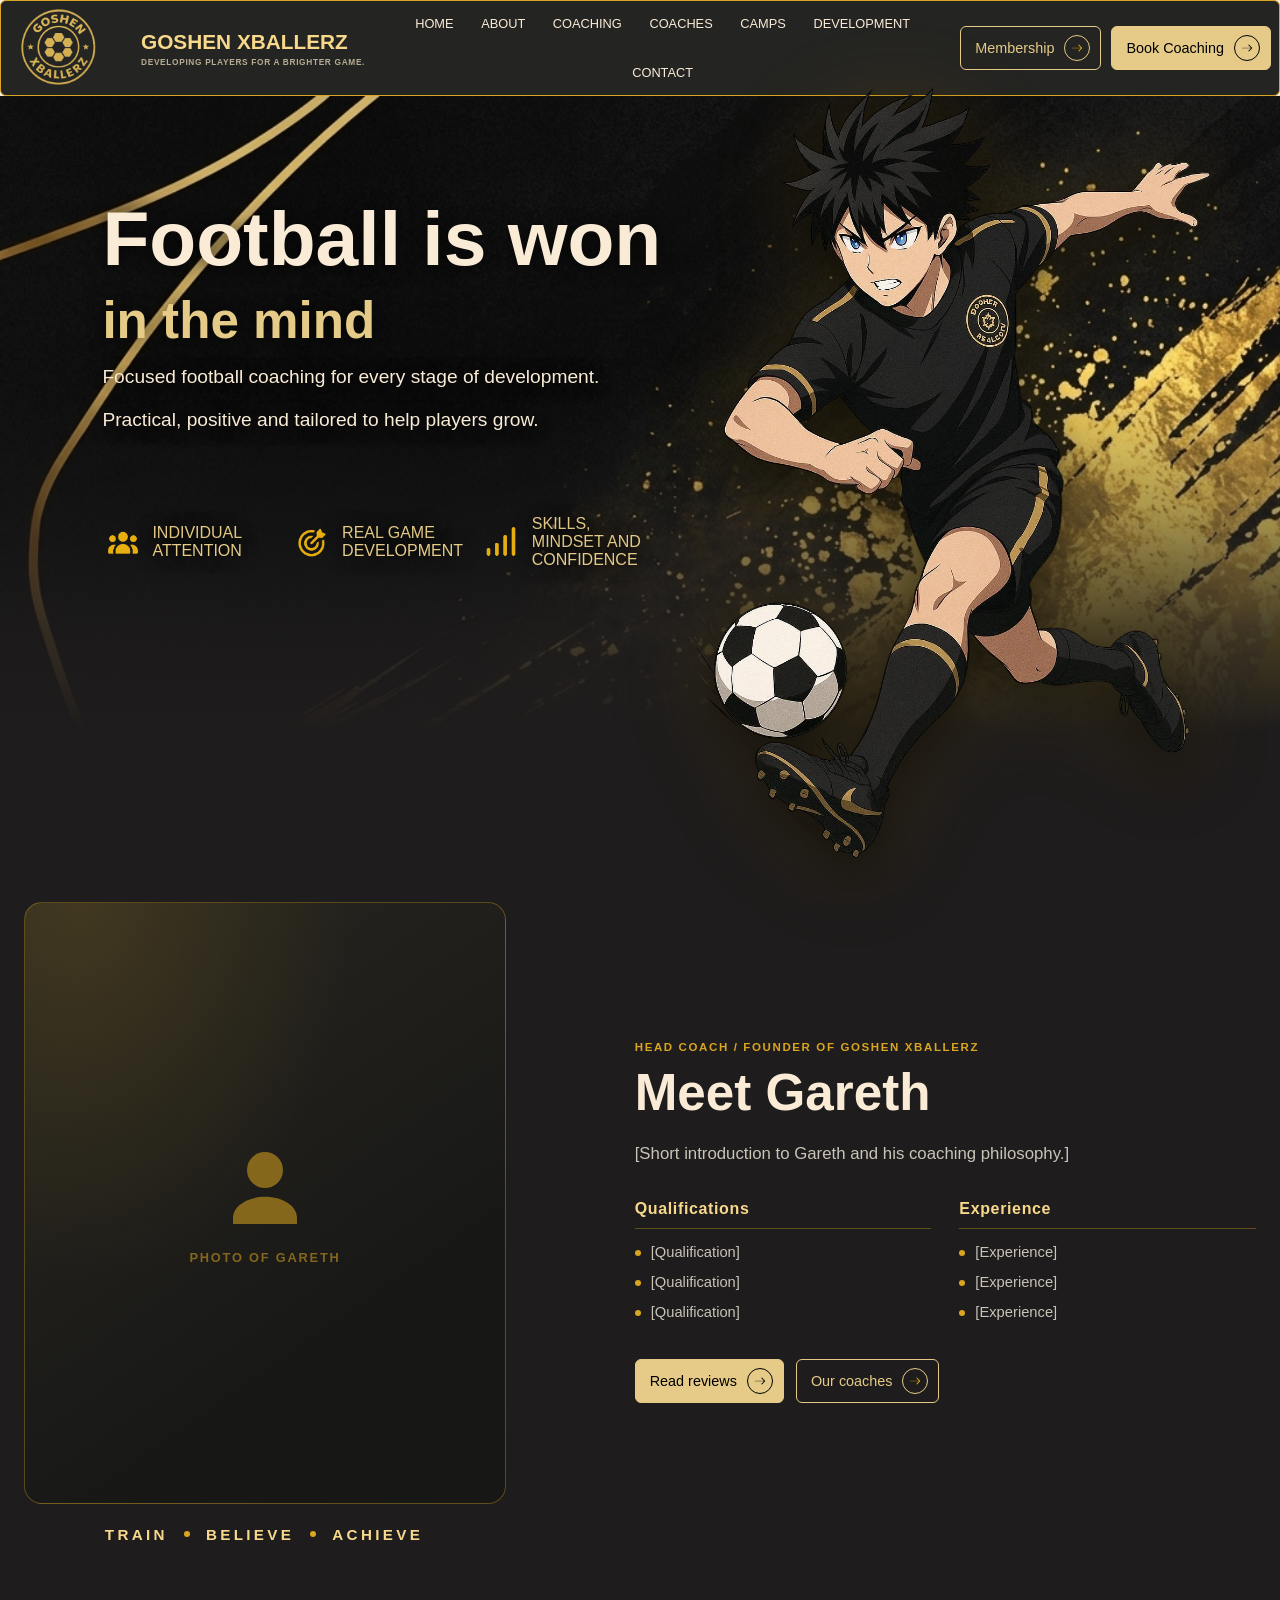
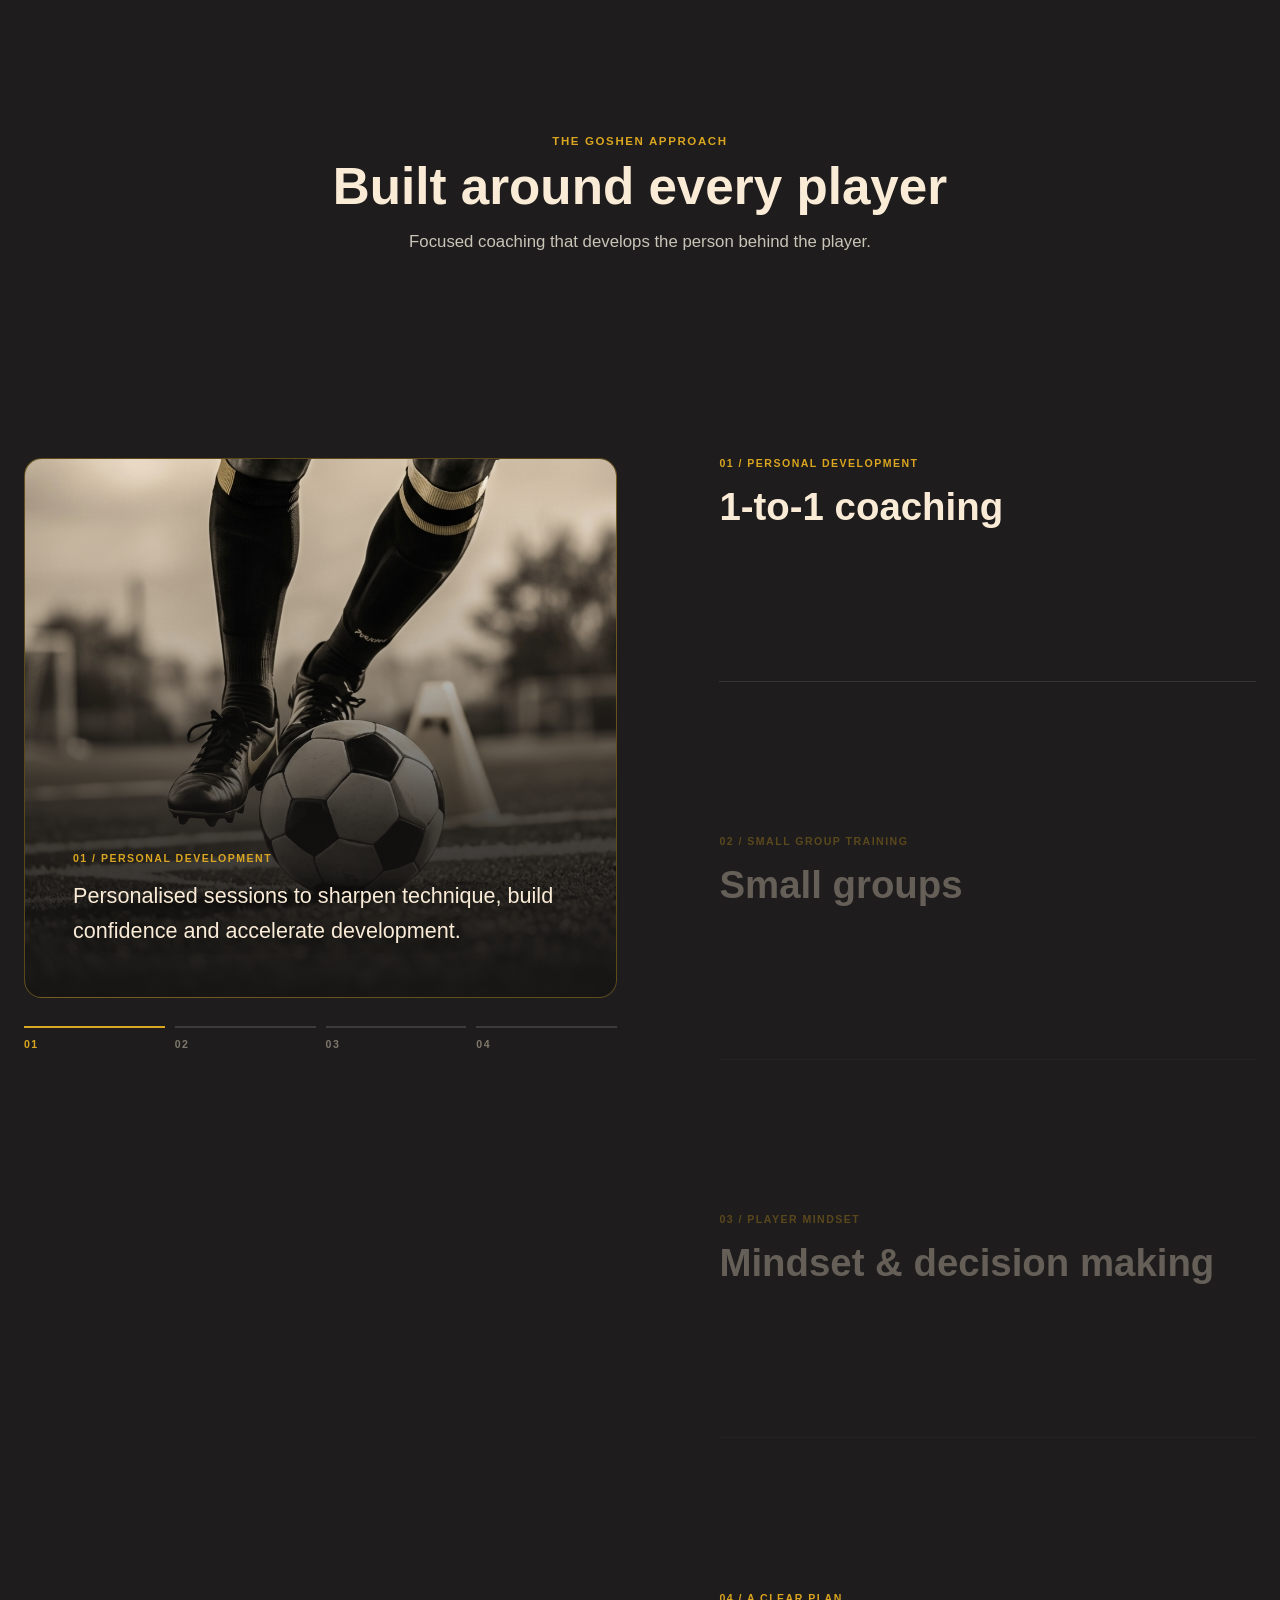
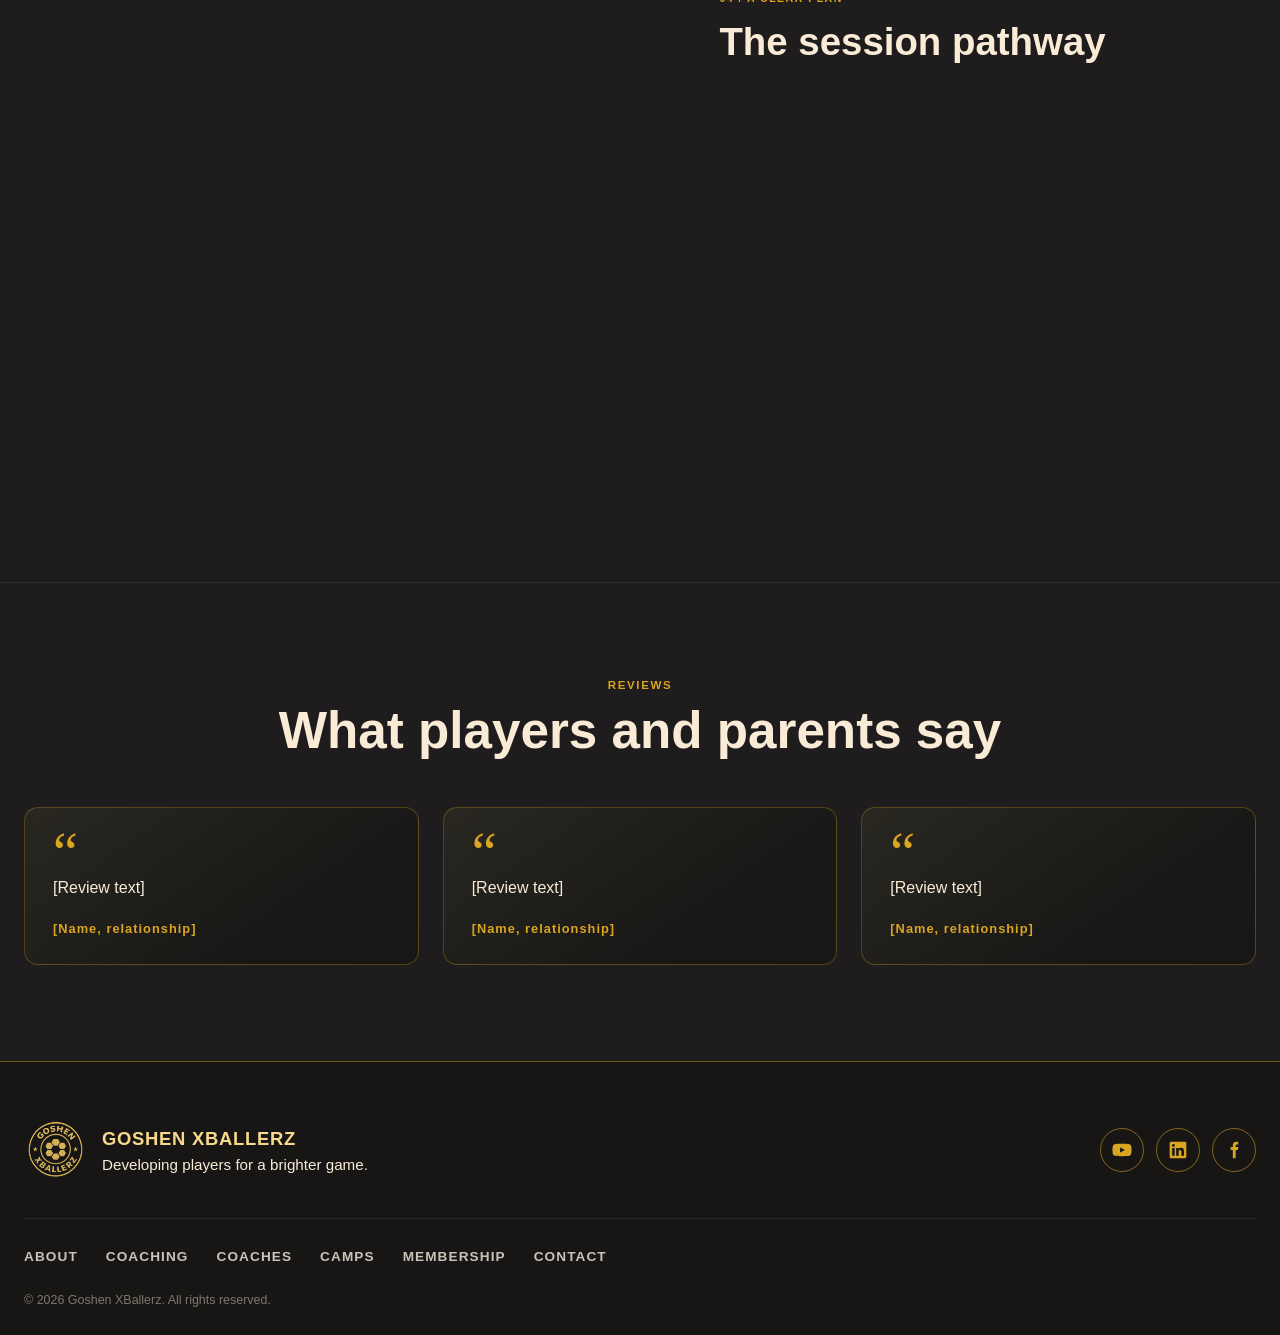
==== index.html @ bd632eca "index.html" ====
<!DOCTYPE html>
<html lang="en">
<head>
    <meta charset="UTF-8">
    <meta name="viewport" content="width=device-width, initial-scale=1.0">
    <title>Goshen XBallerz</title>
    <link rel="stylesheet" href="styles.css">
    <script src="script.js" defer></script>
</head>
<body>
    <header class="header">
        <button class="home-btn" type="button" aria-label="Go to home page" onclick="window.location.href='index.html'">
        <img src="images/photo_2026-10-29_21.58.32-removebg-preview.png" alt="Goshen XBallerz logo" class="logo">
        </button>
        <div class="header-brand">
            <h1 class="site-title">GOSHEN XBALLERZ</h1>
            <p>DEVELOPING PLAYERS FOR A BRIGHTER GAME.</p>
        </div>
        <nav aria-label="Main navigation">
            <ul>
                <li><a href="index.html">HOME</a></li>
                <li><a href="about.html">ABOUT</a></li>
                <li><a href="coaching.html">COACHING</a></li>
                <li><a href="coaches.html">COACHES</a></li>
                <li><a href="camps.html">CAMPS</a></li>
                <li><a href="#features-title">DEVELOPMENT</a></li>
                <li><a href="contact.html">CONTACT</a></li>
            </ul>
        </nav>
        <div class="header-actions">
            <a class="header-button" href="membership.html">
                Membership
                <span class="header-button-arrow"><img src="images/pngtree-vector-forward-icon-png-image_925823-removebg-preview.png" alt=""></span>
            </a>
            <a class="header-button header-button-primary" href="contact.html">
                Book Coaching
                <span class="header-button-arrow"><img src="images/pngtree-vector-forward-icon-png-image_925823-removebg-preview.png" alt=""></span>
            </a>
        </div>
    </header>
    <main class="navbar">
        <div class="title">
            <h1>Football is won</h1>
            <h2>in the mind</h2>
            <p>Focused football coaching for every stage of development.</p>
            <p>Practical, positive and tailored to help players grow.</p>
        </div>
        <div class="description">
            <p class="1"><img src="images/Screenshot_30-10-2026_1541_fontawesome.com-removebg-preview.png" alt="Individual Attention"> INDIVIDUAL ATTENTION</p>
            <p class="2"><img src="images/Screenshot_30-10-2026_15446_fontawesome.com-removebg-preview.png" alt="Real Game Development"> REAL GAME DEVELOPMENT</p>
            <p class="3"><img src="images/Screenshot_30-10-2026_15553_fontawesome.com-removebg-preview.png" alt="Skills, Mindset and Confidence"> SKILLS, MINDSET AND CONFIDENCE </p>
        </div>
        <button class="hero-player" type="button" aria-label="Learn about the Goshen XBallerz player" aria-haspopup="dialog" aria-controls="player-dialog">
            <img src="images/WhatsApp Image 2026-10-30 at 16.03.52-Photoroom.png" alt="">
        </button>
    </main>
    <dialog class="player-dialog" id="player-dialog" aria-labelledby="player-dialog-title">
        <div class="player-dialog-content">
            <button class="player-dialog-close" type="button" aria-label="Close player information">&times;</button>
            <p class="player-dialog-label">GOSHEN XBALLERZ</p>
            <h2 id="player-dialog-title">Meet the player</h2>
            <p>Quick on his feet and locked in on the ball, he represents the focus and determination every player brings to the game.</p>
        </div>
    </dialog>
    <section class="coach-intro" aria-labelledby="coach-title">
        <div class="coach-inner">
            <div class="coach-media">
                <figure class="coach-photo">
                    <!-- Replace this placeholder with: <img src="images/gareth.jpg" alt="Gareth, head coach at Goshen XBallerz"> -->
                    <div class="coach-photo-placeholder" aria-hidden="true">
                        <svg viewBox="0 0 24 24" focusable="false"><path d="M12 12a4.5 4.5 0 1 0 0-9 4.5 4.5 0 0 0 0 9zm0 2.2c-4.4 0-8 2.3-8 5.2V21h16v-1.6c0-2.9-3.6-5.2-8-5.2z"/></svg>
                        <span>Photo of Gareth</span>
                    </div>
                </figure>
                <p class="coach-motto">Train<span class="coach-motto-dot" aria-hidden="true"></span>Believe<span class="coach-motto-dot" aria-hidden="true"></span>Achieve</p>
            </div>
            <div class="coach-copy">
                <p class="feature-eyebrow">HEAD COACH / FOUNDER OF GOSHEN XBALLERZ</p>
                <h2 id="coach-title">Meet Gareth</h2>
                <p class="coach-lead">[Short introduction to Gareth and his coaching philosophy.]</p>
                <div class="coach-details">
                    <div class="coach-detail">
                        <h3>Qualifications</h3>
                        <ul>
                            <li>[Qualification]</li>
                            <li>[Qualification]</li>
                            <li>[Qualification]</li>
                        </ul>
                    </div>
                    <div class="coach-detail">
                        <h3>Experience</h3>
                        <ul>
                            <li>[Experience]</li>
                            <li>[Experience]</li>
                            <li>[Experience]</li>
                        </ul>
                    </div>
                </div>
                <div class="coach-actions">
                    <a class="header-button header-button-primary coach-button" href="#reviews">
                        Read reviews
                        <span class="header-button-arrow coach-button-arrow"><img src="images/pngtree-vector-forward-icon-png-image_925823-removebg-preview.png" alt=""></span>
                    </a>
                    <a class="header-button coach-button" href="coaches.html">
                        Our coaches
                        <span class="header-button-arrow"><img src="images/pngtree-vector-forward-icon-png-image_925823-removebg-preview.png" alt=""></span>
                    </a>
                </div>
            </div>
        </div>
    </section>
    <section class="content feature-showcase" aria-labelledby="features-title">
        <div class="feature-intro">
            <p class="feature-eyebrow">THE GOSHEN APPROACH</p>
            <h2 id="features-title">Built around every player</h2>
            <p>Focused coaching that develops the person behind the player.</p>
        </div>
        <div class="feature-layout">
            <!-- Sticky left panel: filled automatically from the .feature-copy articles (see script.js) -->
            <aside class="feature-visual-column" aria-label="Coaching feature details">
                <div class="feature-description-stage" aria-live="polite"></div>
                <ol class="feature-progress" aria-hidden="true"></ol>
            </aside>
            <div class="feature-list">
                <article class="feature-copy is-active" data-feature="one-to-one">
                    <p class="feature-number">01 / PERSONAL DEVELOPMENT</p>
                    <h3>1-to-1 coaching</h3>
                    <div class="feature-summary">
                        <img class="feature-image" src="images/Gemini_Generated_Image_nqy04gnqy04gnqy0.jpeg" alt="Close-up of a player with the ball at their feet during a training drill" loading="lazy" decoding="async">
                        <p>Personalised sessions to sharpen technique, build confidence and accelerate development.</p>
                    </div>
                </article>
                <article class="feature-copy" data-feature="small-groups">
                    <p class="feature-number">02 / SMALL GROUP TRAINING</p>
                    <h3>Small groups</h3>
                    <div class="feature-summary">
                        <img class="feature-image" src="images/Gemini_Generated_Image_ujuqz6ujuqz6ujuq.jpeg" alt="Players working through a cone drill together in a small group" loading="lazy" decoding="async">
                        <p>Focused, high-quality sessions in a small group environment with players of similar ability.</p>
                    </div>
                </article>
                <article class="feature-copy" data-feature="mindset">
                    <p class="feature-number">03 / PLAYER MINDSET</p>
                    <h3>Mindset &amp; decision making</h3>
                    <div class="feature-summary">
                        <img class="feature-image" src="images/Gemini_Generated_Image_zhnrm2zhnrm2zhnr.jpeg" alt="A focused player looking out over the training ground" loading="lazy" decoding="async">
                        <p>Develop the thinking behind better decisions, composure and consistent performance.</p>
                    </div>
                </article>
                <article class="feature-copy" data-feature="pathway">
                    <p class="feature-number">04 / A CLEAR PLAN</p>
                    <h3>The session pathway</h3>
                    <div class="feature-summary">
                        <p>Each session moves through three purposeful stages, helping players practise, apply and reflect.</p>
                        <ol class="pathway-list">
                            <li><strong>Technical practice</strong><span>Build and refine core skills with purposeful repetition.</span></li>
                            <li><strong>Game-related challenges</strong><span>Apply skills in realistic, pressured situations.</span></li>
                            <li><strong>Reflection</strong><span>Review, learn and set clear next steps.</span></li>
                        </ol>
                    </div>
                </article>
            </div>
        </div>
    </section>
    <section class="reviews" id="reviews" aria-labelledby="reviews-title">
        <div class="reviews-inner">
            <p class="feature-eyebrow">REVIEWS</p>
            <h2 id="reviews-title">What players and parents say</h2>
            <!-- Replace the bracketed placeholders with real reviews -->
            <ul class="reviews-list">
                <li class="review-card">
                    <blockquote>
                        <p>[Review text]</p>
                    </blockquote>
                    <p class="review-author">[Name, relationship]</p>
                </li>
                <li class="review-card">
                    <blockquote>
                        <p>[Review text]</p>
                    </blockquote>
                    <p class="review-author">[Name, relationship]</p>
                </li>
                <li class="review-card">
                    <blockquote>
                        <p>[Review text]</p>
                    </blockquote>
                    <p class="review-author">[Name, relationship]</p>
                </li>
            </ul>
        </div>
    </section>
    <footer class="site-footer">
        <div class="footer-inner">
            <div class="footer-top">
                <a class="footer-brand" href="index.html" aria-label="Goshen XBallerz home">
                    <img src="images/photo_2026-10-29_21.58.32-removebg-preview.png" alt="" class="footer-logo">
                    <span>
                        <span class="footer-name">GOSHEN XBALLERZ</span>
                        <span class="footer-tagline">Developing players for a brighter game.</span>
                    </span>
                </a>
                <!-- Replace each href="#" with the club's real profile URL -->
                <ul class="footer-social" aria-label="Social media">
                    <li>
                        <a href="#" target="_blank" rel="noopener noreferrer" aria-label="Goshen XBallerz on YouTube">
                            <svg viewBox="0 0 24 24" aria-hidden="true" focusable="false"><path d="M23 7.2a3 3 0 0 0-2.1-2.1C19 4.6 12 4.6 12 4.6s-7 0-8.9.5A3 3 0 0 0 1 7.2 31 31 0 0 0 .5 12 31 31 0 0 0 1 16.8a3 3 0 0 0 2.1 2.1c1.9.5 8.9.5 8.9.5s7 0 8.9-.5a3 3 0 0 0 2.1-2.1 31 31 0 0 0 .5-4.8 31 31 0 0 0-.5-4.8zM9.7 15.1V8.9l5.8 3.1-5.8 3.1z" fill-rule="evenodd"/></svg>
                        </a>
                    </li>
                    <li>
                        <a href="#" target="_blank" rel="noopener noreferrer" aria-label="Goshen XBallerz on LinkedIn">
                            <svg viewBox="0 0 24 24" aria-hidden="true" focusable="false"><path d="M20.4 2H3.6A1.6 1.6 0 0 0 2 3.6v16.8A1.6 1.6 0 0 0 3.6 22h16.8a1.6 1.6 0 0 0 1.6-1.6V3.6A1.6 1.6 0 0 0 20.4 2zM8 19H5V9.5h3V19zM6.5 8.2a1.7 1.7 0 1 1 0-3.4 1.7 1.7 0 0 1 0 3.4zM19 19h-3v-4.6c0-1.1 0-2.5-1.5-2.5s-1.7 1.1-1.7 2.4V19h-3V9.5h2.9v1.3a3.2 3.2 0 0 1 2.9-1.6c3.1 0 3.6 2 3.6 4.7V19z" fill-rule="evenodd"/></svg>
                        </a>
                    </li>
                    <li>
                        <a href="#" target="_blank" rel="noopener noreferrer" aria-label="Goshen XBallerz on Facebook">
                            <svg viewBox="0 0 24 24" aria-hidden="true" focusable="false"><path d="M14 8.5V6.8c0-.8.2-1.3 1.4-1.3H17V2.2A21 21 0 0 0 14.6 2C12.2 2 10.6 3.5 10.6 6.1v2.4H8V12h2.6v10H14V12h2.7l.4-3.5H14z"/></svg>
                        </a>
                    </li>
                </ul>
            </div>
            <nav class="footer-nav" aria-label="Footer navigation">
                <ul>
                    <li><a href="about.html">About</a></li>
                    <li><a href="coaching.html">Coaching</a></li>
                    <li><a href="coaches.html">Coaches</a></li>
                    <li><a href="camps.html">Camps</a></li>
                    <li><a href="membership.html">Membership</a></li>
                    <li><a href="contact.html">Contact</a></li>
                </ul>
            </nav>
            <p class="footer-copy">&copy; <span class="footer-year">2026</span> Goshen XBallerz. All rights reserved.</p>
        </div>
    </footer>
</body>
</html>
---- styles.css ----
body{
    background-color:antiquewhite;
    color: goldenrod;
    font-family: Arial, Helvetica, sans-serif;
    margin: 0;
    padding: 0;
}
.header{
    position: relative;
    z-index: 4;
    background-color: rgb(36, 36, 34);
    border: 1px solid goldenrod;
    border-radius: 6px;
    box-sizing: border-box;
    width: 100%;
    min-height: 84px;
    padding: 2px 8px;
    color: rgb(248, 217, 140);
    display: flex;
    align-items: center;
    gap: clamp(12px, 2.5vw, 32px);
    font-family: Arial, Helvetica, sans-serif;
}
.header-brand{
    flex-shrink: 0;
    display: grid;
    gap: 3px;
}
.header-brand p{
    margin: 0;
    color: #b7ad94;
    font-size: 0.52rem;
    font-weight: 700;
    letter-spacing: 0.08em;
    white-space: nowrap;
}
.header h1{
    flex-shrink: 0;
    font-size: 1.3em;
    margin: 0;
    white-space: nowrap;
}
.header nav{
    flex: 1 1 420px;
}
.header ul{
    list-style-type: none;
    margin: 0;
    padding: 0;
    display: flex;
    justify-content: center;
    align-items: center;
    gap: clamp(12px, 2vw, 28px);
    flex-wrap: wrap;
}
.header ul li{
    font-size: 0.8em;
    padding: 4px 1px;
}
.header ul li a{
    display: inline-block;
    position: relative;
    color:antiquewhite;
    text-decoration: none;
}
.header ul li a::after{
    position: absolute;
    right: -6px;
    bottom: -7px;
    left: -6px;
    height: 2px;
    background-color: currentColor;
    content: "";
    transform: scaleX(0);
    transform-origin: left;
    transition: transform 160ms ease;
}
.header ul li a:hover::after,
.header ul li a:focus-visible::after{
    transform: scaleX(1);
    color: rgb(229, 203, 135);
}
.description{
    position: relative;
    z-index: 2;
    color: rgb(229, 203, 135);
    width: 100%;
    max-width: 52%;
    text-shadow: 0 2px 18px rgba(0, 0, 0, 0.75);
    display: grid;
    grid-template-columns: 1fr 1fr 1fr;
    gap: 10px;
}
.description p{
    margin: 0;
    display: flex;
    align-items: center;
    gap: 10px;
    padding: 60px 0;
    transition: all 160ms ease;
}
.description p:hover{
    text-shadow: 0 2px 18px rgba(0, 0, 0, 0.75), 0 0 8px rgba(218, 165, 32, 0.55);
    scale: 1.05;
}
.description p img{
    flex: 0 0 30px;
    width: 40px;
    height: 40px;
    object-fit: contain;
    object-position: center;
    filter: brightness(0) saturate(100%) invert(67%) sepia(82%) saturate(600%) hue-rotate(358deg) brightness(95%) contrast(90%);
}
.home-btn{
    height: 90px;
    width: auto;
    flex-shrink: 0;
    overflow: hidden;
    z-index: 2;
    background: transparent;
    border: 0;
    transition:all 360ms ease;
}
.home-btn img{
    height: 100%;
    width: auto;
    object-fit: contain;
    object-position: center;
    pointer-events: none;
}
.home-btn:hover,
.home-btn:focus-visible{
    transform: rotate(70deg);
}
.header-actions{
    display: flex;
    align-items: center;
    gap: 10px;
    flex-shrink: 0;
}
.header-button{
    border: 1px solid rgb(229, 203, 135);
    border-radius: 6px;
    padding: 8px 10px 8px 14px;
    color: rgb(229, 203, 135);
    font-size: 0.9em;
    text-decoration: none;
    white-space: nowrap;
    display: inline-flex;
    align-items: center;
    gap: 10px;
    transition: background-color 160ms ease, color 160ms ease, transform 160ms ease;
}
.header-button-primary{
    background-color: rgb(229, 203, 135);
    color: black;
}
.header-button-arrow{
    width: 26px;
    height: 26px;
    box-sizing: border-box;
    border: 1px solid rgb(229, 203, 135);
    border-radius: 50%;
    display: grid;
    place-items: center;
}
.header-button-arrow img{
    width: 14px;
    height: 14px;
    object-fit: contain;
    filter: brightness(0) saturate(100%) invert(67%) sepia(82%) saturate(600%) hue-rotate(358deg) brightness(95%) contrast(90%);
}
.header-button-primary .header-button-arrow{
    border-color: black;
}
.header-button-primary .header-button-arrow img{
    filter: brightness(0);
}
.header-button:hover,
.header-button:focus-visible{
    background-color: #f0c44e;
    color: black;
    transform: scale(1.05);
}
.header-button:hover .header-button-arrow,
.header-button:focus-visible .header-button-arrow{
    border-color: black;
}
.header-button:hover .header-button-arrow img,
.header-button:focus-visible .header-button-arrow img{
    filter: brightness(0);
}

.navbar{
    position: relative;
    box-sizing: border-box;
    min-height: clamp(420px, 76vh, 620px);
    padding: clamp(40px, 8vw, 120px);
    display: flex;
    flex-direction: column;
    align-items: flex-start;
    gap: 20px;
    overflow: visible;
    background-color: #1e1c1c;
    background-image: url("images/Gemini_Generated_Image_697l0i697l0i697l.jpeg");
    background-position: center;
    background-size: cover;
    background-repeat: no-repeat;
}
/* Soft fade from the gold hero artwork into the dark feature section */
.navbar::after{
    content: "";
    position: absolute;
    left: 0;
    right: 0;
    bottom: 0;
    height: 55%;
    z-index: 1;
    pointer-events: none;
    background: linear-gradient(
        to bottom,
        rgba(30, 28, 28, 0) 0%,
        rgba(30, 28, 28, 0.35) 35%,
        rgba(30, 28, 28, 0.8) 70%,
        #1e1c1c 100%
    );
}
.title{
    position: relative;
    z-index: 2;
    max-width: 52%;
    text-shadow: 0 2px 18px rgba(0, 0, 0, 0.75);
}
.title h1{
    margin: 0 0 12px;
    color: antiquewhite;
    font-size: clamp(2.5rem, 6vw, 5.5rem);
    line-height: 1.05;
}
.title h2{
    margin: 0;
    color:rgb(229, 203, 135);
    font-size: clamp(1.75rem, 4vw, 3.5rem);
    font-weight: 700;
}
.title p{
    margin: 12px 0 0;
    font-size: clamp(1rem, 2vw, 1.2rem);
    line-height: 1.6;
    color:antiquewhite;
}
.hero-player{
    position: absolute;
    /* Above the feature section (z-index 2) so the player steps out of the hero */
    z-index: 5;
    right: clamp(5px, 2vw, 50px);
    top: -1.5em;
    width: auto;
    height: 130%;
    aspect-ratio: 409 / 566;
    max-width: 60%;
    padding: 0;
    border: 0;
    background: transparent;
    cursor: pointer;
    animation: player-enter 900ms cubic-bezier(0.2, 0.75, 0.25, 1) both;
    transition: all 180ms ease;
}
.hero-player img{
    display: block;
    width: 100%;
    height: 100%;
    object-fit: contain;
    object-position: bottom;
    pointer-events: none;
    z-index: 3;
    /* Shadow lives on the image: on the animated button Safari renders it as a dark box */
    filter: drop-shadow(0 18px 28px rgba(0, 0, 0, 0.65)) drop-shadow(0 0 36px rgba(218, 165, 32, 0.18));
    transition: transform 180ms ease, filter 180ms ease;
}
.hero-player:hover img{
    transform: scale(1.010);
}
.hero-player:hover img{
    filter: drop-shadow(0 18px 28px rgba(0, 0, 0, 0.65)) drop-shadow(0 0 20px rgba(218, 165, 32, 0.55));
}
.hero-player:focus-visible{
    outline: 3px solid goldenrod;
    outline-offset: 6px;
}
.player-dialog{
    position: fixed;
    width: min(440px, calc(100vw - 32px));
    box-sizing: border-box;
    margin: auto;
    padding: 0;
    border: 1px solid goldenrod;
    border-radius: 12px;
    color: antiquewhite;
    background: #242323;
    box-shadow: 0 24px 80px rgba(0, 0, 0, 0.65);
}
.player-dialog::backdrop{
    background: rgba(0, 0, 0, 0.72);
    backdrop-filter: blur(4px);
}
.player-dialog-content{
    position: relative;
    padding: 34px 30px 30px;
    border-top: 4px solid goldenrod;
}
.player-dialog-label{
    margin: 0 0 10px;
    color: goldenrod;
    font-size: 0.75rem;
    font-weight: 700;
    letter-spacing: 0.08em;
}
.player-dialog h2{
    margin: 0 0 12px;
    color: antiquewhite;
    font-size: 1.8rem;
}
.player-dialog-content > p:last-child{
    margin: 0;
    color: #ded8cb;
    font-size: 1rem;
    line-height: 1.6;
}
.player-dialog-close{
    position: absolute;
    top: 12px;
    right: 12px;
    display: grid;
    width: 36px;
    height: 36px;
    place-items: center;
    padding: 0;
    border: 1px solid rgba(218, 165, 32, 0.65);
    border-radius: 50%;
    color: goldenrod;
    background: rgba(218, 165, 32, 0.1);
    font-size: 1.5rem;
    line-height: 1;
    cursor: pointer;
    transition: color 160ms ease, background-color 160ms ease, transform 160ms ease;
}
.player-dialog-close:hover,
.player-dialog-close:focus-visible{
    color: #171615;
    background: goldenrod;
    transform: rotate(90deg);
}
.player-dialog-close:focus-visible{
    outline: 2px solid antiquewhite;
    outline-offset: 3px;
}
.content{
    position: relative;
    z-index: 4;
    box-sizing: border-box;
    width: min(1240px, calc(100% - 48px));
    margin: 72px auto 96px;
}
/* Full-width dark band; content stays within 1240px */
.content.feature-showcase{
    width: 100%;
    margin: 0;
    z-index: 2;
    padding: 96px max(24px, calc((100% - 1240px) / 2));
    background-color: #1e1c1c;
}
.feature-intro{
    max-width: 650px;
    margin: 0 auto 48px;
    text-align: center;
}
.feature-eyebrow,
.feature-number,
.visual-kicker{
    color: goldenrod;
    font-size: 0.72rem;
    font-weight: 700;
    letter-spacing: 0.14em;
}
.feature-eyebrow{
    margin: 0 0 12px;
}
.feature-intro h2{
    margin: 0;
    color: antiquewhite;
    font-size: clamp(2rem, 4vw, 3.25rem);
    line-height: 1.1;
}
.feature-intro > p:last-child{
    margin: 14px 0 0;
    color: #c9c4b8;
    font-size: 1.05rem;
    line-height: 1.6;
}
.feature-layout{
    display: grid;
    grid-template-columns: minmax(0, 1.05fr) minmax(0, 0.95fr);
    gap: clamp(40px, 8vw, 112px);
    align-items: start;
}
.feature-visual-column{
    position: sticky;
    top: 0;
    height: 100vh;
    height: 100svh;
    display: flex;
    flex-direction: column;
    justify-content: center;
    gap: 28px;
}
.feature-description-stage{
    position: relative;
    height: min(66vh, 540px);
    box-sizing: border-box;
    border: 1px solid rgba(218, 165, 32, 0.35);
    border-radius: 18px;
    background:
        radial-gradient(ellipse at 12% 0%, rgba(218, 165, 32, 0.14), transparent 45%),
        linear-gradient(145deg, #292720, #171716 72%);
    overflow: hidden;
}
.feature-description-panel{
    position: absolute;
    inset: 0;
    isolation: isolate;
    box-sizing: border-box;
    padding: clamp(28px, 4vw, 48px);
    display: flex;
    flex-direction: column;
    justify-content: center;
    color: #c9c4b8;
    opacity: 0;
    visibility: hidden;
    transform: translateY(10px);
    transition: opacity 280ms ease, transform 280ms ease, visibility 280ms;
}
.feature-description-panel.is-active{
    opacity: 1;
    visibility: visible;
    transform: translateY(0);
}
/* Panels with a photo: image fills the card, text sits on a dark gradient at the bottom */
.feature-description-panel.has-image{
    justify-content: flex-end;
}
.feature-description-panel > .feature-image{
    position: absolute;
    inset: 0;
    z-index: -2;
    width: 100%;
    height: 100%;
    object-fit: cover;
    transform: scale(1.06);
    transition: transform 900ms cubic-bezier(0.2, 0.75, 0.25, 1);
}
.feature-description-panel.is-active > .feature-image{
    transform: scale(1);
}
.feature-description-panel.has-image::before{
    content: "";
    position: absolute;
    inset: 0;
    z-index: -1;
    background: linear-gradient(
        to top,
        rgba(20, 19, 18, 0.96) 0%,
        rgba(20, 19, 18, 0.78) 32%,
        rgba(20, 19, 18, 0.2) 65%,
        rgba(20, 19, 18, 0) 100%
    );
}
.feature-description-panel.has-image > p:not(.feature-number){
    text-shadow: 0 2px 14px rgba(0, 0, 0, 0.6);
}
.feature-description-panel > .feature-number{
    margin: 0 0 14px;
}
.feature-description-panel > p:not(.feature-number){
    max-width: 520px;
    margin: 0;
    color: antiquewhite;
    font-size: clamp(1.1rem, 1.8vw, 1.35rem);
    line-height: 1.65;
}
.feature-progress{
    display: flex;
    gap: 10px;
    margin: 0;
    padding: 0;
    list-style: none;
}
.feature-progress li{
    flex: 1;
    padding-top: 10px;
    border-top: 2px solid rgba(255, 255, 255, 0.14);
    color: #7d786c;
    font-size: 0.66rem;
    font-weight: 700;
    letter-spacing: 0.14em;
    transition: color 280ms ease, border-color 280ms ease;
}
.feature-progress li.is-active{
    border-top-color: goldenrod;
    color: goldenrod;
}
.pathway-list{
    display: grid;
    gap: 9px;
    margin: 14px 0 0;
    padding: 0;
    list-style: none;
}
.pathway-list li{
    display: grid;
    gap: 2px;
    padding-left: 14px;
    border-left: 2px solid rgba(218, 165, 32, 0.65);
}
.pathway-list strong{
    color: #f0dfb0;
    font-size: 0.82rem;
}
.pathway-list span{
    color: #aaa597;
    font-size: 0.74rem;
    line-height: 1.4;
}
.feature-display{
    box-sizing: border-box;
    min-height: 390px;
    padding: 16px;
    overflow: hidden;
    border: 1px solid rgba(218, 165, 32, 0.45);
    border-radius: 18px;
    background:
        radial-gradient(ellipse at 12% 0%, rgba(218, 165, 32, 0.12), transparent 42%),
        linear-gradient(145deg, #292720, #171716 72%);
    box-shadow: 0 24px 64px rgba(0, 0, 0, 0.38);
}
.feature-display-topbar,
.feature-display-footer{
    display: flex;
    align-items: center;
    justify-content: space-between;
    gap: 10px;
    color: #a9a394;
    font-size: 0.62rem;
    font-weight: 700;
    letter-spacing: 0.1em;
}
.feature-display-mark{
    display: grid;
    width: 30px;
    height: 30px;
    place-items: center;
    border-radius: 9px;
    color: #161512;
    background: goldenrod;
    font-size: 0.76rem;
    letter-spacing: 0;
}
.feature-display-status{
    color: #90ca81;
    font-size: 0.56rem;
}
.feature-visual-stage{
    position: relative;
    min-height: 302px;
    margin: 18px 0 14px;
    padding: 20px;
    overflow: hidden;
    border: 1px solid rgba(255, 255, 255, 0.08);
    border-radius: 13px;
    background: rgba(9, 9, 8, 0.42);
}
.feature-visual-panel{
    position: absolute;
    inset: 20px;
    color: #f2eee3;
    opacity: 0;
    visibility: hidden;
    transform: translateY(10px);
    transition: opacity 320ms ease, transform 320ms ease, visibility 320ms;
}
.feature-visual-panel.is-active{
    opacity: 1;
    visibility: visible;
    transform: translateY(0);
}
.visual-kicker{
    margin: 0 0 10px;
    font-size: 0.62rem;
}
.feature-visual-panel > h3{
    margin: 0 0 20px;
    color: #fffaf0;
    font-size: clamp(1.25rem, 2.4vw, 1.8rem);
}
.visual-player-row,
.visual-session-step,
.visual-reflection{
    display: flex;
    align-items: center;
    gap: 12px;
    padding: 12px;
    border: 1px solid rgba(255, 255, 255, 0.09);
    border-radius: 10px;
    background: rgba(255, 255, 255, 0.045);
}
.visual-player-avatar,
.visual-reflection-icon{
    display: grid;
    flex: 0 0 38px;
    width: 38px;
    height: 38px;
    place-items: center;
    border-radius: 50%;
    color: #1c1910;
    background: #d7b45b;
    font-size: 0.75rem;
    font-weight: 700;
}
.visual-player-row > span:nth-child(2),
.visual-session-step > span:nth-child(2),
.visual-reflection > span:nth-child(2){
    display: grid;
    flex: 1;
    gap: 3px;
}
.visual-player-row strong,
.visual-session-step strong,
.visual-reflection strong{
    font-size: 0.78rem;
}
.visual-player-row small,
.visual-session-step small,
.visual-reflection small{
    color: #aaa597;
    font-size: 0.68rem;
}
.visual-tag{
    padding: 5px 8px;
    border-radius: 99px;
    color: #e6ca82;
    background: rgba(218, 165, 32, 0.13);
    font-size: 0.6rem;
    font-weight: 700;
    white-space: nowrap;
}
.visual-progress-label{
    display: flex;
    justify-content: space-between;
    margin: 13px 2px 6px;
    color: #c9c4b8;
    font-size: 0.7rem;
}
.visual-progress-label strong{
    color: #e9cd7d;
}
.visual-progress{
    height: 6px;
    overflow: hidden;
    border-radius: 99px;
    background: rgba(255, 255, 255, 0.1);
}
.visual-progress span{
    display: block;
    height: 100%;
    border-radius: inherit;
    background: linear-gradient(90deg, #b88a25, #f2d47f);
}
.visual-note{
    display: flex;
    justify-content: space-between;
    gap: 10px;
    margin: 16px 0 0;
    color: #aaa597;
    font-size: 0.66rem;
}
.visual-note strong{
    color: #eee8d8;
    font-weight: 600;
    text-align: right;
}
.visual-session-step{
    margin: 9px 0;
}
.visual-session-step > span:first-child{
    color: #b7ad94;
    font-size: 0.72rem;
}
.visual-session-step > b{
    color: #c9c4b8;
    font-size: 0.65rem;
    white-space: nowrap;
}
.visual-session-step.is-current{
    border-color: rgba(218, 165, 32, 0.55);
    background: rgba(218, 165, 32, 0.09);
}
.visual-session-step.is-current > span:first-child{
    color: goldenrod;
}
.visual-pitch{
    position: relative;
    height: 166px;
    overflow: hidden;
    border: 1px solid rgba(218, 165, 32, 0.42);
    border-radius: 10px;
    background:
        linear-gradient(90deg, transparent 49.7%, rgba(232, 214, 157, 0.24) 50%, transparent 50.3%),
        radial-gradient(ellipse at center, transparent 20%, rgba(232, 214, 157, 0.24) 20.4%, transparent 20.8%),
        repeating-linear-gradient(90deg, #34452e 0 12.5%, #3c5034 12.5% 25%);
}
.visual-pitch::before,
.visual-pitch::after{
    position: absolute;
    top: 0;
    bottom: 0;
    width: 11%;
    border: 1px solid rgba(232, 214, 157, 0.24);
    content: "";
}
.visual-pitch::before{ left: -1px; }
.visual-pitch::after{ right: -1px; }
.pitch-player,
.pitch-ball{
    position: absolute;
    z-index: 1;
    display: grid;
    width: 27px;
    height: 27px;
    place-items: center;
    border-radius: 50%;
    color: #1c1910;
    background: #f0d47f;
    font-size: 0.65rem;
    font-weight: 700;
    box-shadow: 0 2px 6px rgba(0, 0, 0, 0.35);
}
.pitch-one{ top: 19%; left: 23%; }
.pitch-two{ top: 56%; left: 41%; }
.pitch-three{ top: 22%; left: 66%; }
.pitch-four{ top: 63%; left: 77%; }
.pitch-ball{
    top: 47%;
    left: 54%;
    width: 10px;
    height: 10px;
    background: white;
}
.pitch-pass{
    position: absolute;
    top: 47%;
    left: 28%;
    width: 31%;
    border-top: 2px dashed rgba(255, 242, 195, 0.8);
    transform: rotate(24deg);
    transform-origin: left;
}
.visual-match-caption{
    display: flex;
    align-items: center;
    justify-content: space-between;
    margin-top: 12px;
}
.visual-match-caption > span:first-child{
    display: grid;
    gap: 2px;
}
.visual-match-caption strong{
    color: #f4eddd;
    font-size: 0.8rem;
}
.visual-match-caption small{
    color: #aaa597;
    font-size: 0.68rem;
}
.visual-reflection{
    min-height: 74px;
    border-color: rgba(218, 165, 32, 0.3);
    background: linear-gradient(120deg, rgba(218, 165, 32, 0.1), rgba(255, 255, 255, 0.035));
}
.visual-reflection-icon{
    color: #f0d47f;
    background: rgba(218, 165, 32, 0.15);
    font-size: 1.15rem;
}
.visual-mood{
    display: grid;
    grid-template-columns: repeat(3, 1fr);
    gap: 8px;
    margin-top: 14px;
}
.visual-mood span{
    padding: 9px 4px;
    border: 1px solid rgba(255, 255, 255, 0.1);
    border-radius: 8px;
    color: #ddd4bd;
    font-size: 0.58rem;
    text-align: center;
}
.visual-mood span:nth-child(2){
    border-color: rgba(218, 165, 32, 0.5);
    color: #f0d47f;
    background: rgba(218, 165, 32, 0.08);
}
.feature-display-footer{
    font-size: 0.54rem;
}
.feature-visual-caption{
    margin: 14px 0 0;
    color: #9e988b;
    font-size: 0.78rem;
    text-align: center;
}
.feature-list{
    min-width: 0;
    /* Room below the last step so it can scroll up to the viewport centre and become active */
    padding-bottom: 30vh;
}
/* Shorter steps so neighbouring sections stay visible (dimmed) while scrolling */
.feature-copy{
    min-height: 42vh;
    box-sizing: border-box;
    display: flex;
    flex-direction: column;
    justify-content: center;
    padding: 40px 0;
    border-bottom: 1px solid rgba(255, 255, 255, 0.1);
    color: #aaa69d;
    opacity: 0.32;
    transition: color 280ms ease, opacity 280ms ease;
}
.feature-copy:last-child{
    border-bottom: 0;
}
.feature-copy.is-active{
    color: #d7d1c4;
    opacity: 1;
}
.feature-number{
    margin: 0 0 16px;
    font-size: 0.66rem;
}
.feature-copy h3{
    margin: 0;
    color: antiquewhite;
    font-size: clamp(1.75rem, 3vw, 2.65rem);
    line-height: 1.12;
}
/* On desktop the summary text lives in the sticky left panel */
.feature-summary{
    display: none;
}
.feature-summary > .feature-image{
    display: block;
    width: 100%;
    aspect-ratio: 4 / 3;
    margin-top: 16px;
    object-fit: cover;
    border-radius: 14px;
}
.feature-summary > p{
    max-width: 520px;
    margin: 18px 0 0;
    font-size: 1rem;
    line-height: 1.75;
}
.feature-mobile-visual{
    display: none;
}
@keyframes player-enter{
    from{
        opacity: 0;
        transform: translate(90px, 18px);
    }
    to{
        opacity: 1;
        transform: translate(0, 0);
    }
}

@media (max-width: 1000px){
    .header{
        flex-wrap: wrap;
        row-gap: 4px;
    }

    .header nav{
        order: 1;
        flex-basis: 100%;
    }

    .header nav ul{
        justify-content: flex-start;
    }

    .header-actions{
        margin-left: auto;
    }
}

@media (max-width: 700px){
    .header{
        min-height: 0;
        padding: 4px 6px 6px;
        gap: 8px 12px;
    }

    .header .logo{
        height: 56px;
    }

    .home-btn{
        height: 56px;
    }

    .header h1{
        font-size: clamp(0.9rem, 4vw, 1.15rem);
    }

    .header-brand p{
        font-size: 0.5rem;
        letter-spacing: 0.04em;
        white-space: normal;
    }

    .header-actions{
        width: 100%;
        margin-left: 0;
        gap: 8px;
    }

    .header-button{
        flex: 1;
        justify-content: center;
        gap: 6px;
        padding: 7px 8px;
        text-align: center;
        font-size: 0.8em;
    }

    .header nav{
        flex-basis: 100%;
    }

    .header nav ul{
        justify-content: center;
        gap: 4px 14px;
        padding-top: 6px;
        border-top: 1px solid rgba(218, 165, 32, 0.25);
    }

    .header ul li{
        font-size: 0.75em;
    }
}

@media (max-width: 700px){
    .navbar{
        min-height: 480px;
        align-items: stretch;
        gap: 8px;
        padding: 20px 16px 48px;
        background-position: center;
        /* Crops the player at the right edge on phones */
        overflow: hidden;
    }

    .title{
        max-width: 64%;
    }

    .title h1{
        margin-bottom: 4px;
        font-size: clamp(1.75rem, 8vw, 2.5rem);
    }

    .title h2{
        font-size: clamp(1.35rem, 6vw, 1.8rem);
    }

    .title p{
        margin-top: 6px;
        font-size: 0.9rem;
        line-height: 1.35;
    }

    .description{
        max-width: 64%;
        grid-template-columns: 1fr;
        gap: 0;
    }

    .description p{
        padding: 3px 0;
        gap: 7px;
        font-size: 0.75rem;
    }

    .description p img{
        flex-basis: 22px;
        width: 22px;
        height: 22px;
    }

    .hero-player{
        /* Player stays on the right, partly cropped by the screen edge;
           sits under the text and under the bottom fade so the legs melt into the dark */
        position: absolute;
        z-index: 1;
        top: auto;
        bottom: 0;
        right: -80px;
        width: auto;
        height: 88%;
        max-width: none;
        margin: 0;
        animation: none;
    }

    .content{
        width: calc(100% - 32px);
        margin: 48px auto 64px;
    }

    .content.feature-showcase{
        width: 100%;
        margin: 0;
        padding: 40px 16px 64px;
    }

    .feature-intro{
        margin-bottom: 28px;
    }

    .feature-layout{
        grid-template-columns: 1fr;
        gap: 0;
    }

    .feature-list{
        padding-bottom: 0;
    }

    .feature-visual-column{
        display: none;
    }

    .feature-copy{
        min-height: 0;
        padding: 24px 0 30px;
        opacity: 0.62;
    }

    .feature-copy.is-active{
        opacity: 1;
    }

    .feature-copy h3{
        font-size: clamp(1.6rem, 7vw, 2rem);
    }

    .feature-summary{
        display: block;
    }

    .feature-summary > p{
        margin-top: 12px;
        font-size: 0.95rem;
        line-height: 1.6;
    }

    .feature-copy .pathway-list{
        margin-top: 16px;
    }

    .feature-copy .pathway-list strong{
        font-size: 0.88rem;
    }

    .feature-copy .pathway-list span{
        font-size: 0.82rem;
    }

}

/* ---------- Meet Gareth ---------- */
.coach-intro{
    position: relative;
    z-index: 2;
    background-color: #1e1c1c;
    /* Extra top space leaves room for the player's boots overlapping from the hero */
    padding: 170px 0 96px;
}
.coach-inner{
    box-sizing: border-box;
    width: min(1240px, calc(100% - 48px));
    margin: 0 auto;
    display: grid;
    grid-template-columns: minmax(0, 0.9fr) minmax(0, 1.1fr);
    gap: clamp(40px, 8vw, 112px);
    align-items: center;
}
.coach-media{
    width: 100%;
    max-width: 480px;
}
.coach-photo{
    width: 100%;
    margin: 0;
    aspect-ratio: 4 / 5;
    overflow: hidden;
    border: 1px solid rgba(218, 165, 32, 0.35);
    border-radius: 18px;
    background:
        radial-gradient(ellipse at 12% 0%, rgba(218, 165, 32, 0.14), transparent 45%),
        linear-gradient(145deg, #292720, #171716 72%);
}
.coach-photo img{
    display: block;
    width: 100%;
    height: 100%;
    object-fit: cover;
}
.coach-photo-placeholder{
    height: 100%;
    display: grid;
    place-content: center;
    justify-items: center;
    gap: 14px;
    color: rgba(218, 165, 32, 0.55);
    font-size: 0.8rem;
    font-weight: 700;
    letter-spacing: 0.14em;
    text-transform: uppercase;
}
.coach-photo-placeholder svg{
    width: 96px;
    height: 96px;
    fill: currentColor;
}
.coach-copy h2{
    margin: 0;
    color: antiquewhite;
    font-size: clamp(2rem, 4vw, 3.25rem);
    line-height: 1.1;
}
.coach-lead{
    max-width: 520px;
    margin: 18px 0 0;
    color: #c9c4b8;
    font-size: 1.05rem;
    line-height: 1.7;
}
.coach-details{
    display: grid;
    grid-template-columns: repeat(2, minmax(0, 1fr));
    gap: 28px;
    margin-top: 32px;
}
.coach-detail h3{
    margin: 0 0 12px;
    padding-bottom: 10px;
    border-bottom: 1px solid rgba(218, 165, 32, 0.35);
    color: rgb(248, 217, 140);
    font-size: 1rem;
    letter-spacing: 0.04em;
}
.coach-detail ul{
    display: grid;
    gap: 8px;
    margin: 0;
    padding: 0;
    list-style: none;
}
.coach-detail li{
    position: relative;
    padding-left: 16px;
    color: #c9c4b8;
    font-size: 0.92rem;
    line-height: 1.5;
}
.coach-detail li::before{
    content: "";
    position: absolute;
    left: 0;
    top: 0.6em;
    width: 6px;
    height: 6px;
    border-radius: 50%;
    background: goldenrod;
}
.coach-motto{
    display: flex;
    justify-content: center;
    align-items: center;
    gap: 16px;
    margin: 22px 0 0;
    color: rgb(248, 217, 140);
    font-size: 0.95rem;
    font-weight: 700;
    letter-spacing: 0.22em;
    text-transform: uppercase;
}
.coach-motto-dot{
    width: 6px;
    height: 6px;
    flex: 0 0 6px;
    border-radius: 50%;
    background: goldenrod;
}
.coach-actions{
    display: flex;
    flex-wrap: wrap;
    gap: 12px;
    margin-top: 36px;
}
.coach-button-arrow{
    border-color: black;
}
.coach-button-arrow img{
    filter: brightness(0);
}

/* ---------- Reviews ---------- */
.reviews{
    position: relative;
    z-index: 2;
    background-color: #1e1c1c;
    border-top: 1px solid rgba(255, 255, 255, 0.08);
    padding: 96px 0;
    scroll-margin-top: 16px;
}
.reviews-inner{
    box-sizing: border-box;
    width: min(1240px, calc(100% - 48px));
    margin: 0 auto;
    text-align: center;
}
.reviews-inner h2{
    margin: 0;
    color: antiquewhite;
    font-size: clamp(2rem, 4vw, 3.25rem);
    line-height: 1.1;
}
.reviews-list{
    display: grid;
    grid-template-columns: repeat(3, minmax(0, 1fr));
    gap: 24px;
    margin: 48px 0 0;
    padding: 0;
    list-style: none;
    text-align: left;
}
.review-card{
    display: flex;
    flex-direction: column;
    justify-content: space-between;
    gap: 20px;
    padding: 28px;
    border: 1px solid rgba(218, 165, 32, 0.3);
    border-radius: 14px;
    background: linear-gradient(145deg, #292720, #171716 72%);
}
.review-card blockquote{
    margin: 0;
}
.review-card blockquote p{
    margin: 0;
    color: antiquewhite;
    font-size: 1rem;
    line-height: 1.7;
}
.review-card blockquote p::before{
    content: "\201C";
    display: block;
    color: goldenrod;
    font-family: Georgia, "Times New Roman", serif;
    font-size: 3.5rem;
    line-height: 0.6;
    margin-bottom: 4px;
}
.review-author{
    margin: 0;
    color: goldenrod;
    font-size: 0.8rem;
    font-weight: 700;
    letter-spacing: 0.08em;
}

@media (prefers-reduced-motion: no-preference){
    html{
        scroll-behavior: smooth;
    }
}

@media (max-width: 900px){
    .reviews-list{
        grid-template-columns: 1fr;
    }
}

@media (max-width: 700px){
    .coach-intro{
        padding: 48px 0 56px;
    }

    .coach-inner{
        width: calc(100% - 32px);
        grid-template-columns: 1fr;
        gap: 28px;
    }

    .coach-media{
        max-width: none;
    }

    .coach-photo{
        aspect-ratio: 4 / 3;
    }

    .coach-motto{
        gap: 12px;
        margin-top: 16px;
        font-size: 0.85rem;
        letter-spacing: 0.16em;
    }

    .coach-details{
        grid-template-columns: 1fr;
        gap: 22px;
    }

    .coach-button{
        flex: 1 1 100%;
        box-sizing: border-box;
        justify-content: center;
    }

    .reviews{
        padding: 56px 0 64px;
    }

    .reviews-inner{
        width: calc(100% - 32px);
    }

    .reviews-list{
        margin-top: 32px;
    }
}

/* ---------- Footer ---------- */
.site-footer{
    position: relative;
    z-index: 2;
    background: rgb(23, 22, 21);
    border-top: 1px solid rgba(218, 165, 32, 0.45);
    color: #b7ad94;
}
.footer-inner{
    box-sizing: border-box;
    width: min(1240px, calc(100% - 48px));
    margin: 0 auto;
    padding: 56px 0 28px;
}
.footer-top{
    display: flex;
    align-items: center;
    justify-content: space-between;
    gap: 24px;
    flex-wrap: wrap;
}
.footer-brand{
    display: flex;
    align-items: center;
    gap: 14px;
    color: inherit;
    text-decoration: none;
}
.footer-logo{
    width: 64px;
    height: 64px;
    object-fit: contain;
}
.footer-name{
    display: block;
    color: rgb(248, 217, 140);
    font-size: 1.15rem;
    font-weight: 700;
    letter-spacing: 0.04em;
}
.footer-tagline{
    display: block;
    margin-top: 6px;
    color: antiquewhite;
    font-size: 0.95rem;
}
.footer-social{
    display: flex;
    gap: 12px;
    margin: 0;
    padding: 0;
    list-style: none;
}
.footer-social a{
    display: grid;
    place-items: center;
    width: 44px;
    height: 44px;
    box-sizing: border-box;
    border: 1px solid rgba(218, 165, 32, 0.55);
    border-radius: 50%;
    color: goldenrod;
    transition: color 160ms ease, background-color 160ms ease, transform 160ms ease;
}
.footer-social svg{
    width: 20px;
    height: 20px;
    fill: currentColor;
}
.footer-social a:hover,
.footer-social a:focus-visible{
    color: #171615;
    background-color: goldenrod;
    transform: translateY(-2px);
}
.footer-social a:focus-visible,
.footer-nav a:focus-visible{
    outline: 2px solid antiquewhite;
    outline-offset: 3px;
}
.footer-nav ul{
    display: flex;
    flex-wrap: wrap;
    gap: 10px 28px;
    margin: 36px 0 0;
    padding: 28px 0 0;
    list-style: none;
    border-top: 1px solid rgba(255, 255, 255, 0.08);
}
.footer-nav a{
    color: #c9c4b8;
    font-size: 0.85rem;
    font-weight: 700;
    letter-spacing: 0.08em;
    text-transform: uppercase;
    text-decoration: none;
    transition: color 160ms ease;
}
.footer-nav a:hover{
    color: goldenrod;
}
.footer-copy{
    margin: 28px 0 0;
    color: #7d786c;
    font-size: 0.78rem;
}

@media (max-width: 700px){
    .footer-inner{
        width: calc(100% - 32px);
        padding: 40px 0 24px;
        text-align: center;
    }

    .footer-top{
        flex-direction: column;
    }

    .footer-brand{
        flex-direction: column;
    }

    .footer-nav ul{
        justify-content: center;
    }
}

@media (prefers-reduced-motion: reduce){
    .hero-player,
    .feature-description-panel,
    .feature-progress li,
    .feature-copy,
    .content-item,
    .footer-social a{
        animation: none;
        transition: none;
    }
}
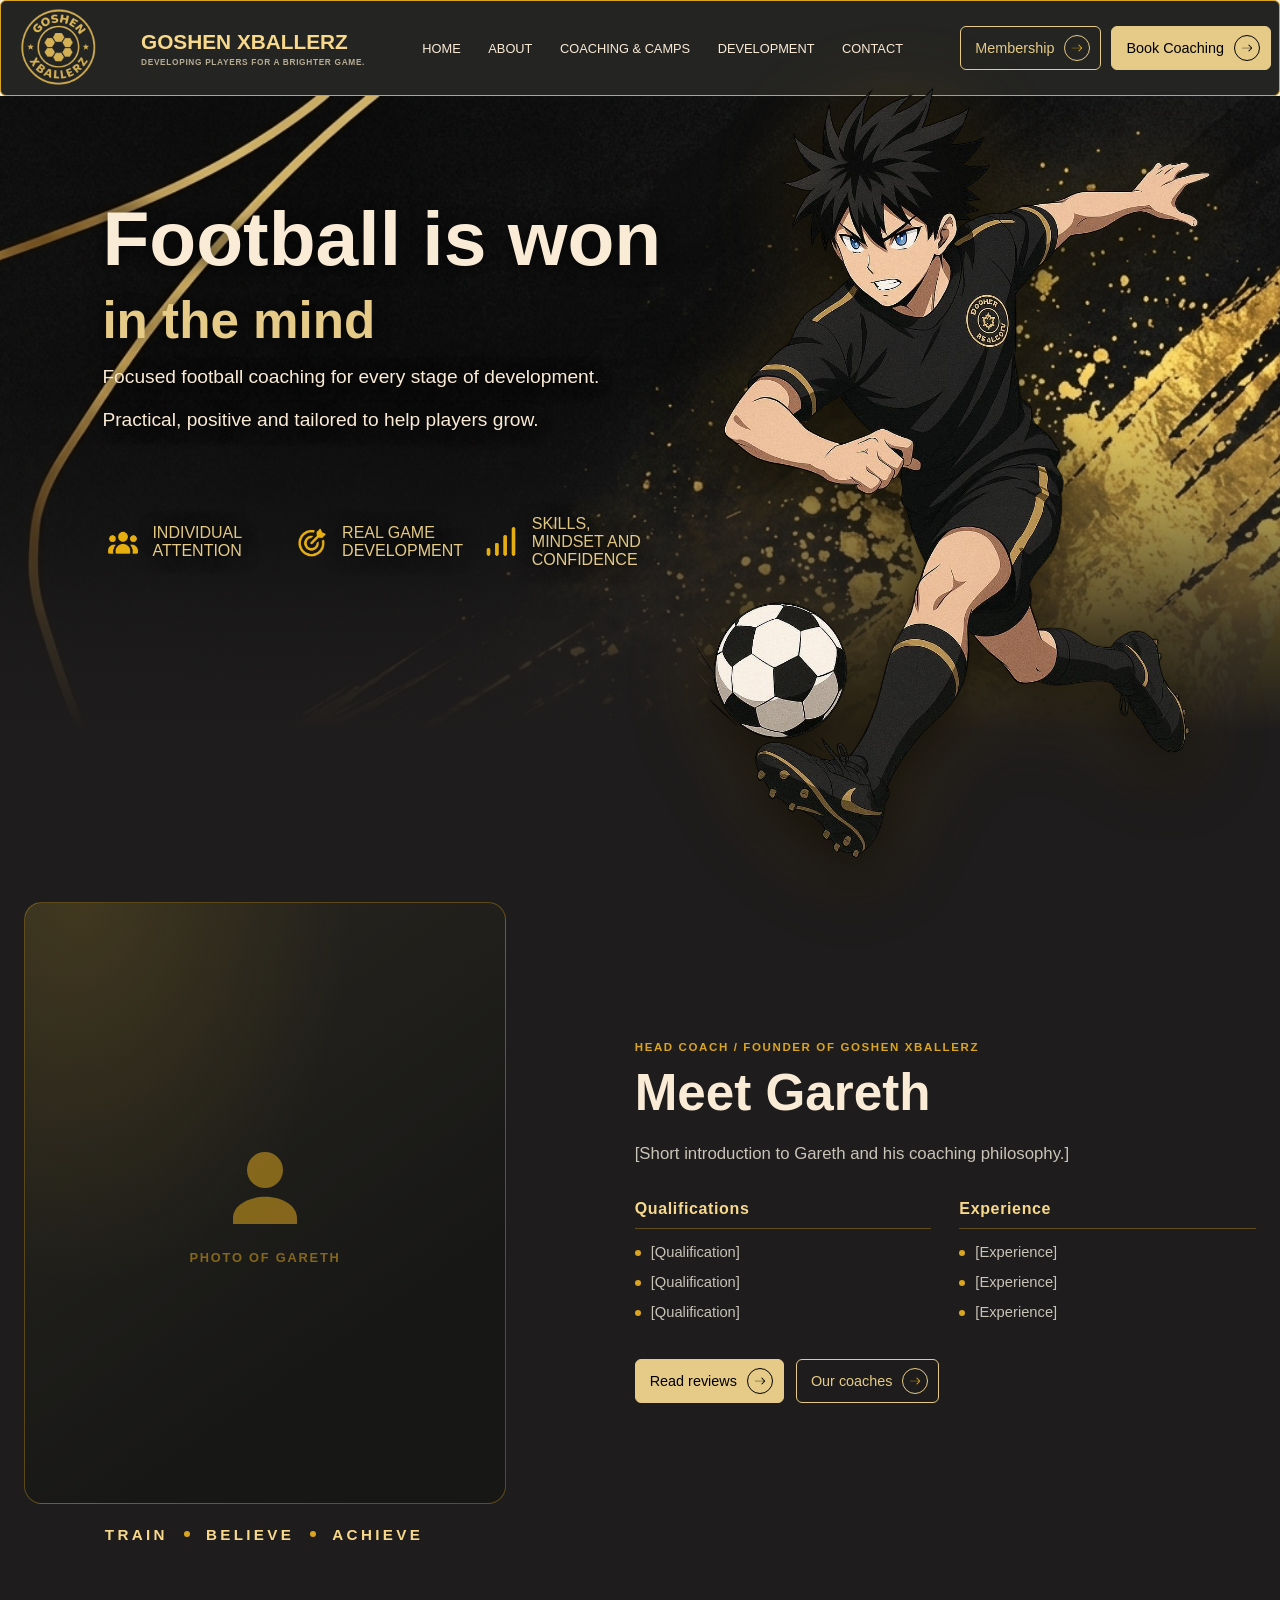
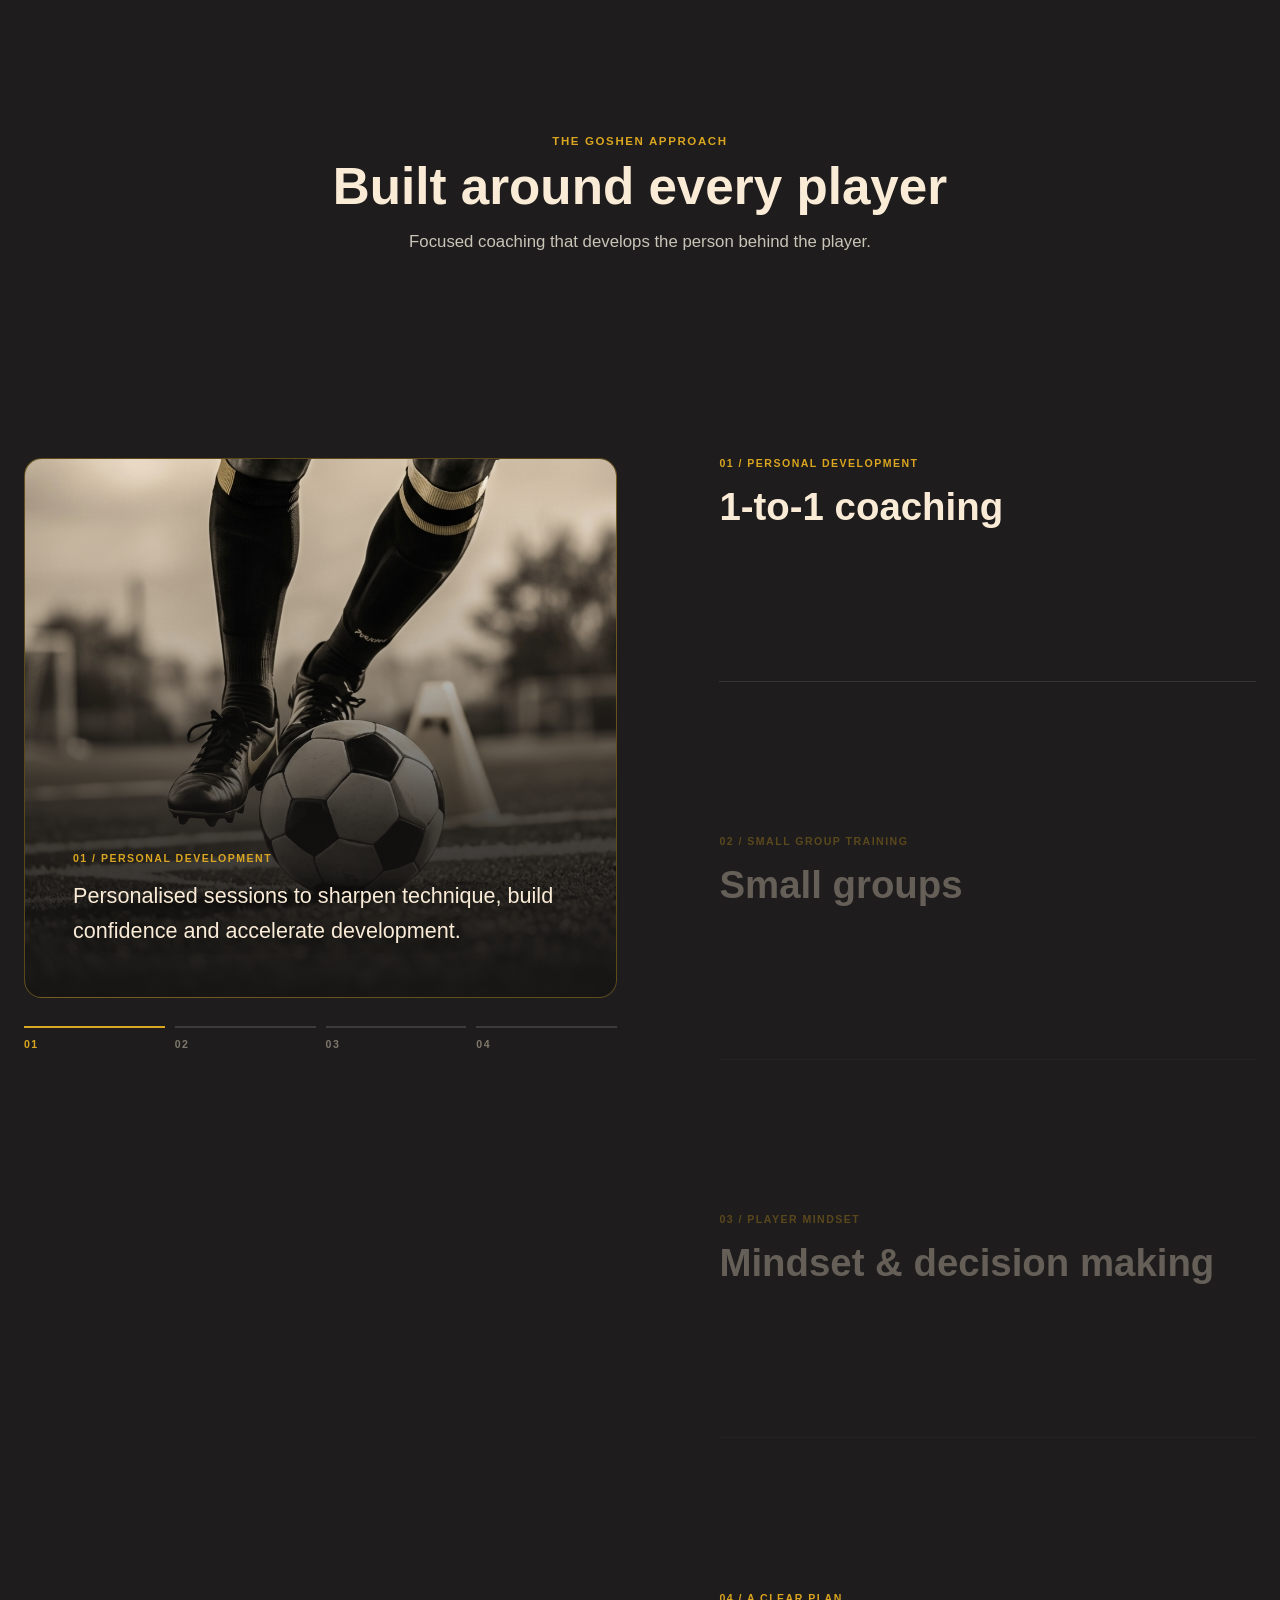
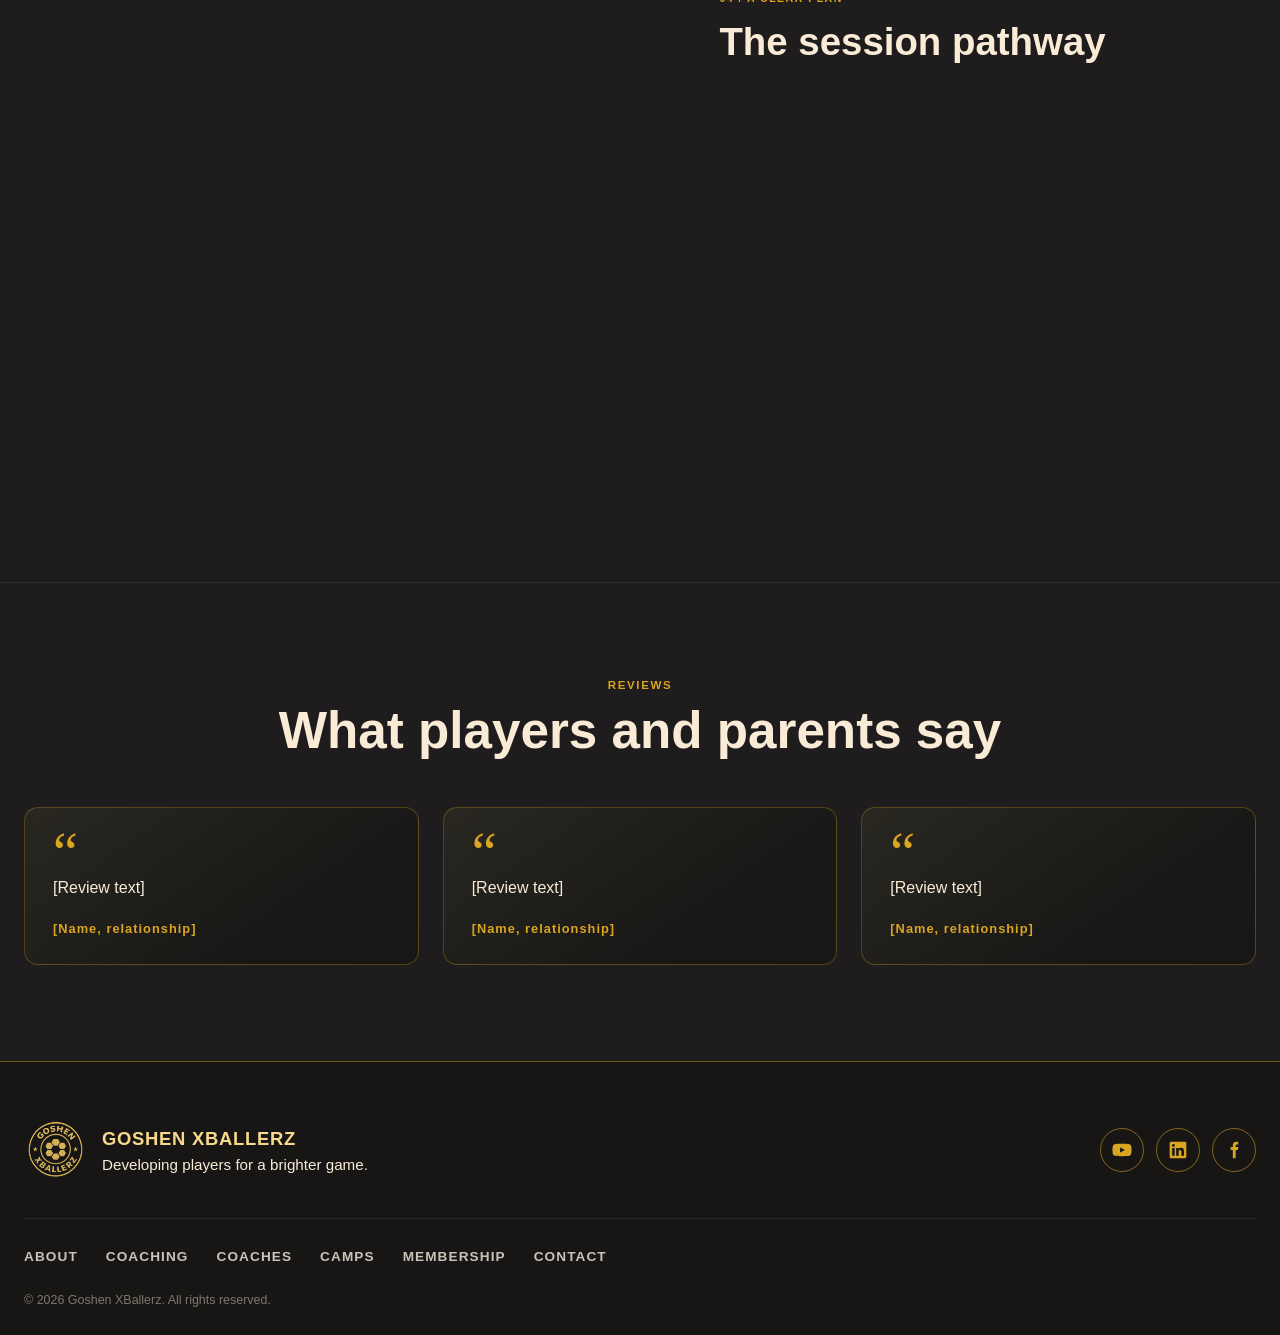
==== commit 43c3467b: "index.html" ====
--- a/index.html
+++ b/index.html
@@ -20,9 +20,7 @@
             <ul>
                 <li><a href="index.html">HOME</a></li>
                 <li><a href="about.html">ABOUT</a></li>
-                <li><a href="coaching.html">COACHING</a></li>
-                <li><a href="coaches.html">COACHES</a></li>
-                <li><a href="camps.html">CAMPS</a></li>
+                <li><a href="coachingncamps.html">COACHING & CAMPS</a></li>
                 <li><a href="#features-title">DEVELOPMENT</a></li>
                 <li><a href="contact.html">CONTACT</a></li>
             </ul>
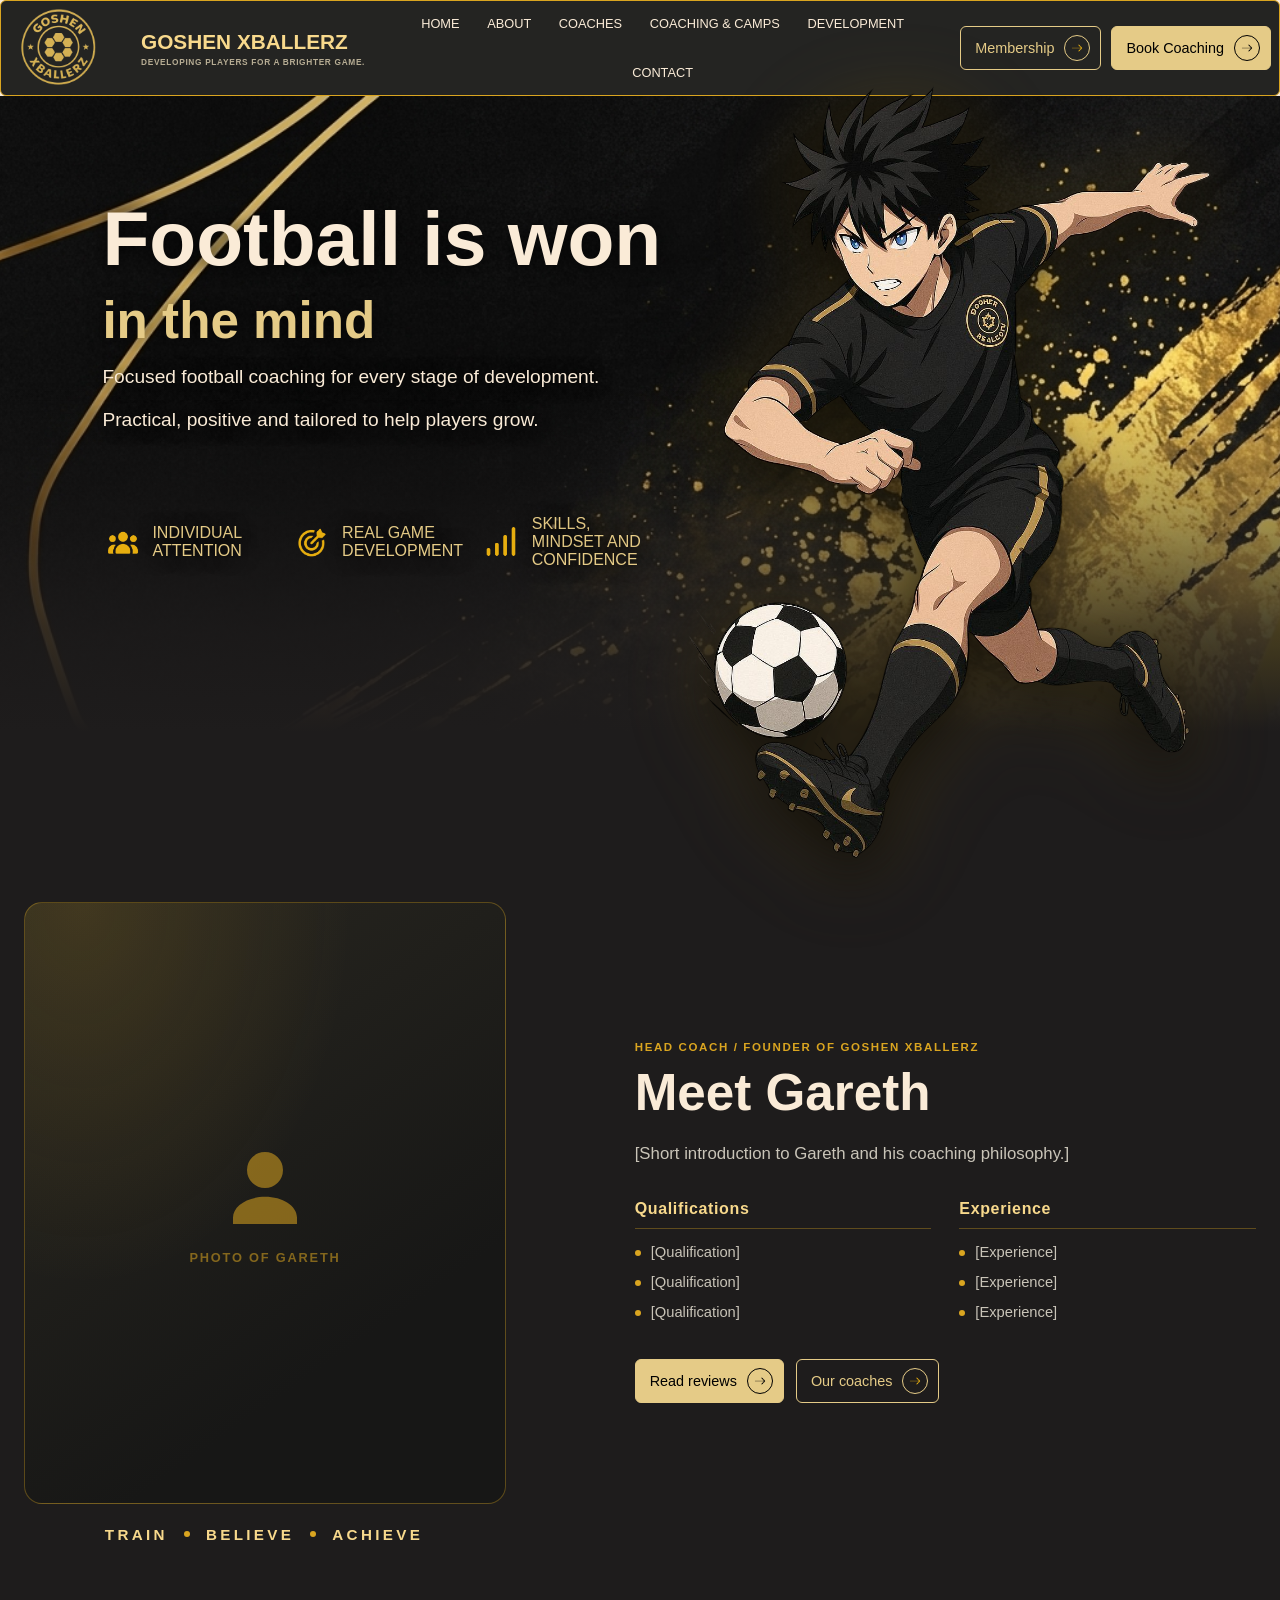
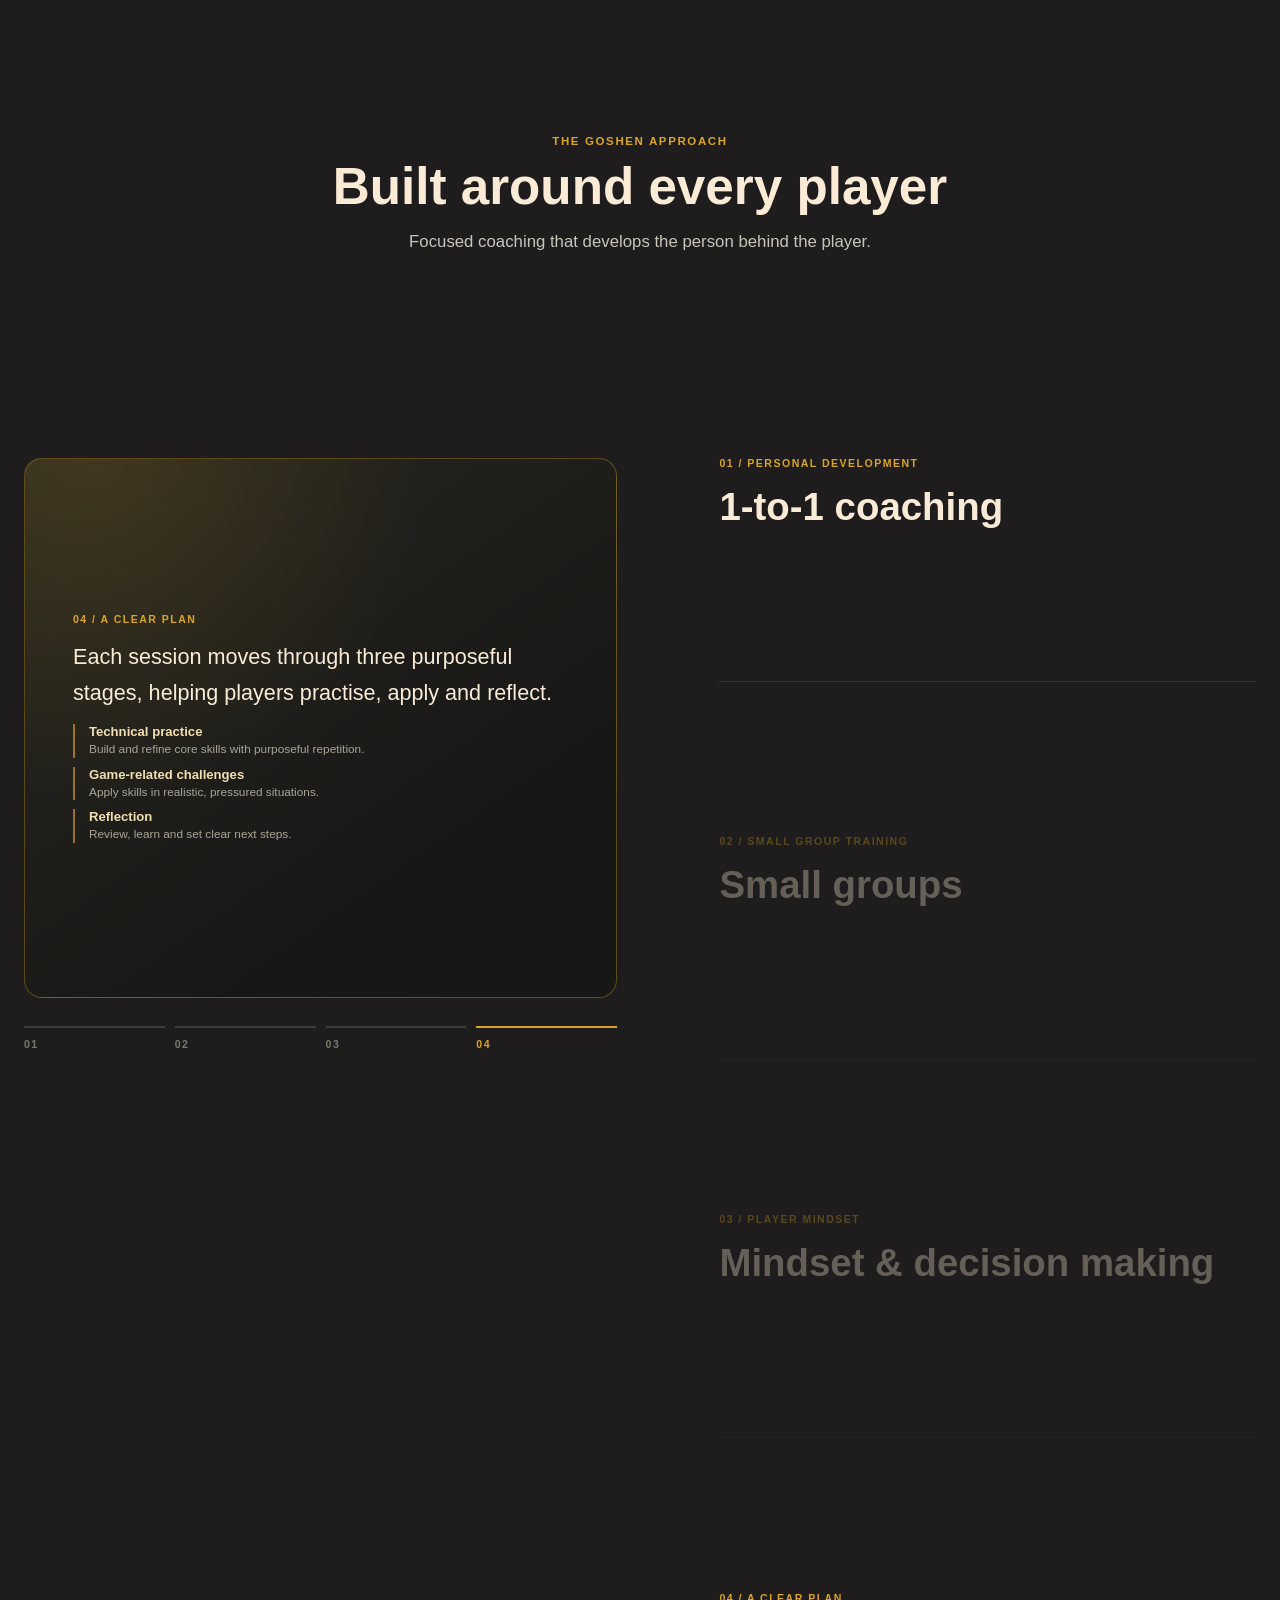
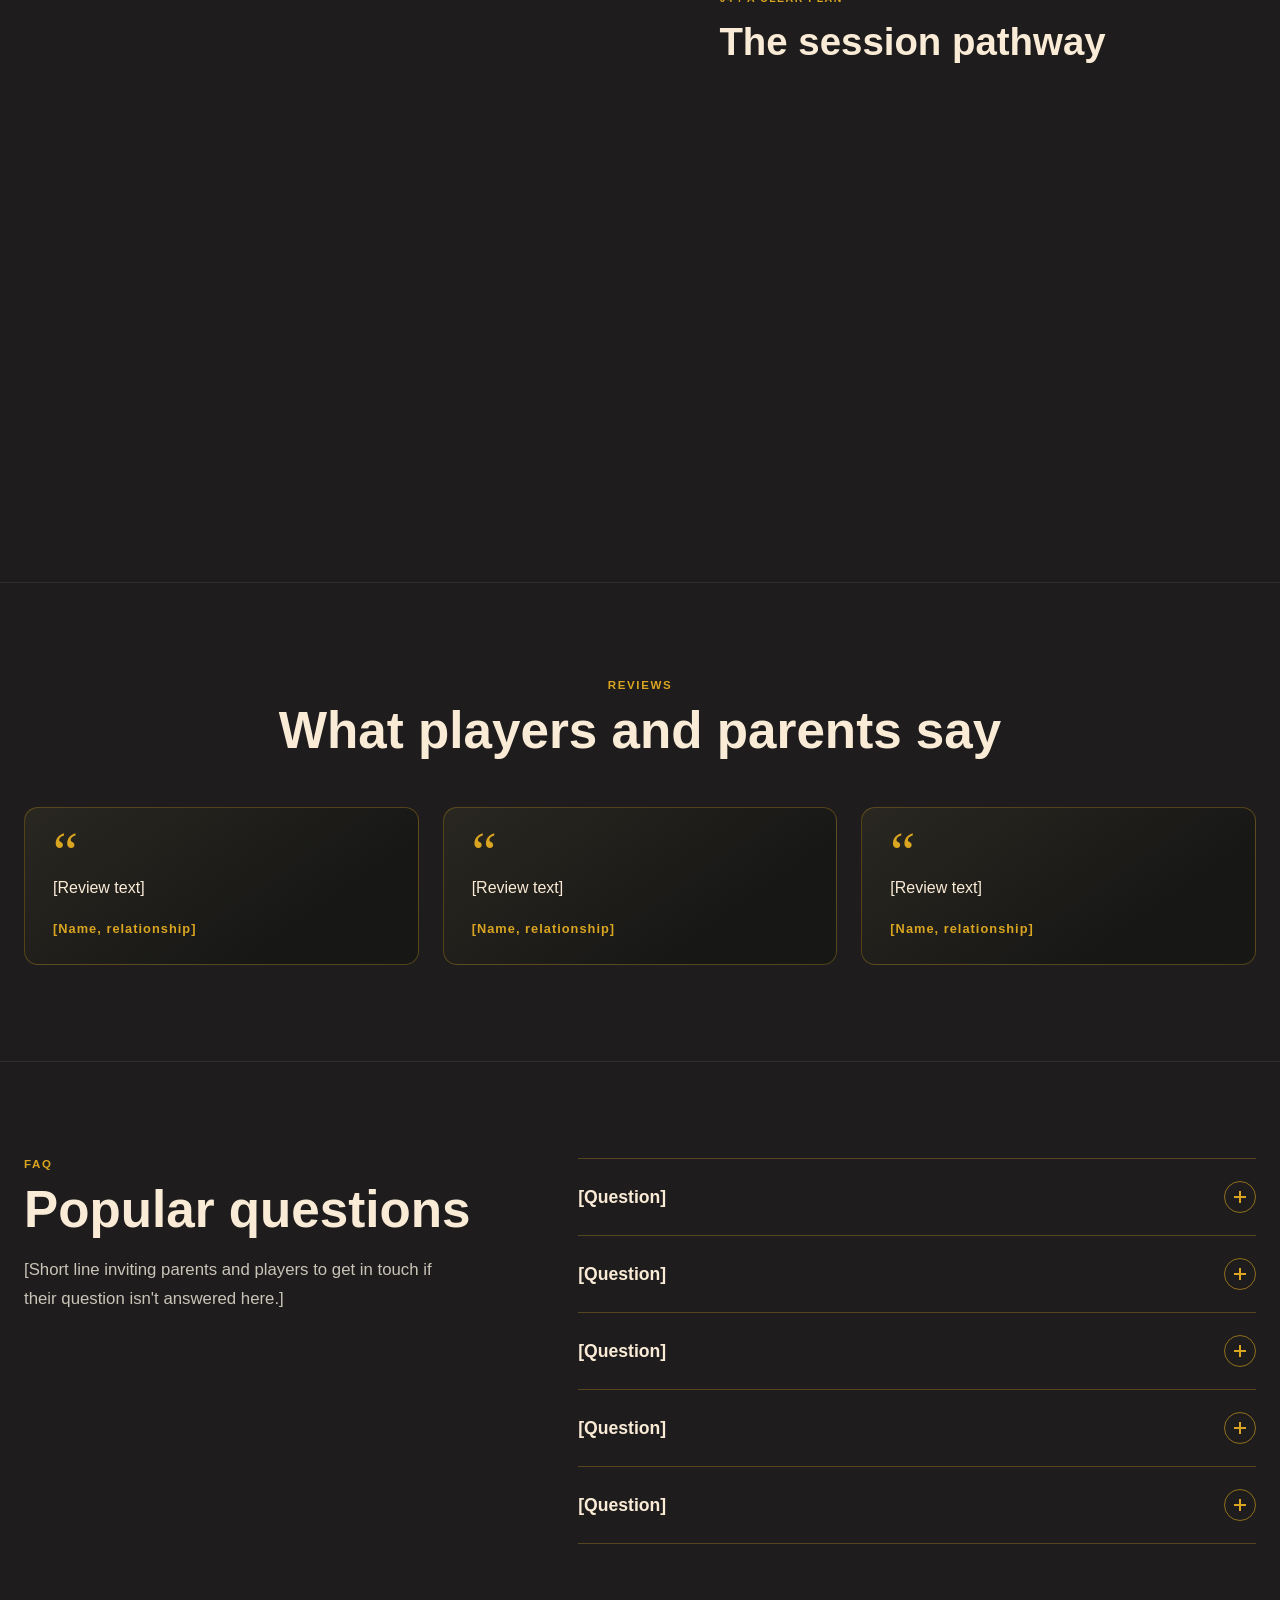
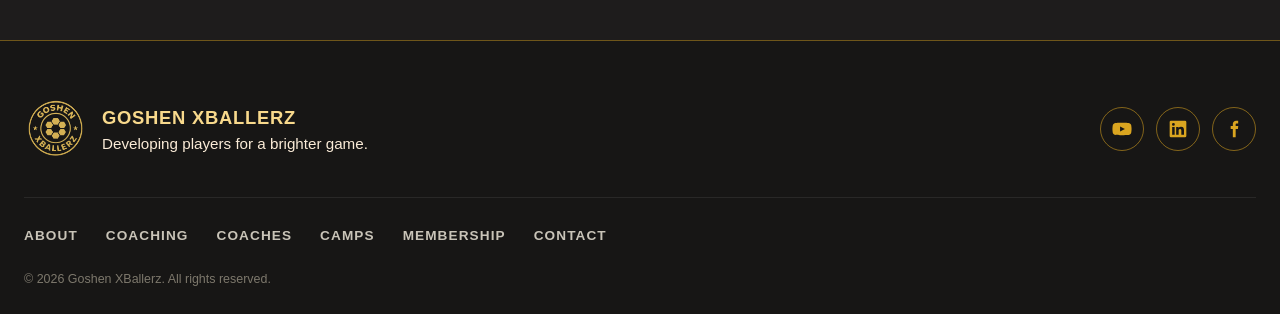
==== commit e1f01014: "coaches.html" ====
--- a/index.html
+++ b/index.html
@@ -20,6 +20,7 @@
             <ul>
                 <li><a href="index.html">HOME</a></li>
                 <li><a href="about.html">ABOUT</a></li>
+                <li><a href="coaches.html">COACHES</a></li>
                 <li><a href="coachingncamps.html">COACHING & CAMPS</a></li>
                 <li><a href="#features-title">DEVELOPMENT</a></li>
                 <li><a href="contact.html">CONTACT</a></li>
@@ -184,6 +185,63 @@
                     <p class="review-author">[Name, relationship]</p>
                 </li>
             </ul>
+        </div>
+    </section>
+    <section class="faq" id="faq" aria-labelledby="faq-title">
+        <div class="faq-inner">
+            <div class="faq-intro">
+                <p class="feature-eyebrow">FAQ</p>
+                <h2 id="faq-title">Popular questions</h2>
+                <p>[Short line inviting parents and players to get in touch if their question isn't answered here.]</p>
+            </div>
+            <!-- Replace each [Question] / [Answer]. Copy a <details> block to add more questions. -->
+            <div class="faq-list">
+                <details class="faq-item">
+                    <summary>
+                        <span class="faq-question">[Question]</span>
+                        <span class="faq-icon" aria-hidden="true"></span>
+                    </summary>
+                    <div class="faq-answer">
+                        <p>[Answer]</p>
+                    </div>
+                </details>
+                <details class="faq-item">
+                    <summary>
+                        <span class="faq-question">[Question]</span>
+                        <span class="faq-icon" aria-hidden="true"></span>
+                    </summary>
+                    <div class="faq-answer">
+                        <p>[Answer]</p>
+                    </div>
+                </details>
+                <details class="faq-item">
+                    <summary>
+                        <span class="faq-question">[Question]</span>
+                        <span class="faq-icon" aria-hidden="true"></span>
+                    </summary>
+                    <div class="faq-answer">
+                        <p>[Answer]</p>
+                    </div>
+                </details>
+                <details class="faq-item">
+                    <summary>
+                        <span class="faq-question">[Question]</span>
+                        <span class="faq-icon" aria-hidden="true"></span>
+                    </summary>
+                    <div class="faq-answer">
+                        <p>[Answer]</p>
+                    </div>
+                </details>
+                <details class="faq-item">
+                    <summary>
+                        <span class="faq-question">[Question]</span>
+                        <span class="faq-icon" aria-hidden="true"></span>
+                    </summary>
+                    <div class="faq-answer">
+                        <p>[Answer]</p>
+                    </div>
+                </details>
+            </div>
         </div>
     </section>
     <footer class="site-footer">
--- a/styles.css
+++ b/styles.css
@@ -1358,6 +1358,388 @@
     }
 }
 
+/* ---------- Popular questions (FAQ) ---------- */
+.faq{
+    position: relative;
+    z-index: 2;
+    background-color: #1e1c1c;
+    border-top: 1px solid rgba(255, 255, 255, 0.08);
+    padding: 96px 0;
+}
+.faq-inner{
+    box-sizing: border-box;
+    width: min(1240px, calc(100% - 48px));
+    margin: 0 auto;
+    display: grid;
+    grid-template-columns: minmax(0, 0.8fr) minmax(0, 1.2fr);
+    gap: clamp(40px, 8vw, 112px);
+    align-items: start;
+}
+.faq-intro h2{
+    margin: 0;
+    color: antiquewhite;
+    font-size: clamp(2rem, 4vw, 3.25rem);
+    line-height: 1.1;
+}
+.faq-intro > p:last-child{
+    max-width: 420px;
+    margin: 18px 0 0;
+    color: #c9c4b8;
+    font-size: 1.05rem;
+    line-height: 1.7;
+}
+.faq-list{
+    border-top: 1px solid rgba(218, 165, 32, 0.3);
+}
+.faq-item{
+    border-bottom: 1px solid rgba(218, 165, 32, 0.3);
+}
+.faq-item summary{
+    display: flex;
+    align-items: center;
+    justify-content: space-between;
+    gap: 20px;
+    padding: 22px 0;
+    color: antiquewhite;
+    font-size: 1.1rem;
+    font-weight: 700;
+    line-height: 1.4;
+    cursor: pointer;
+    list-style: none;
+    transition: color 160ms ease;
+}
+.faq-item summary::-webkit-details-marker{
+    display: none;
+}
+.faq-item summary:hover,
+.faq-item[open] summary{
+    color: rgb(248, 217, 140);
+}
+.faq-item summary:focus-visible{
+    outline: 2px solid goldenrod;
+    outline-offset: 4px;
+}
+/* Plus sign that turns into a minus when open */
+.faq-icon{
+    position: relative;
+    flex: 0 0 32px;
+    width: 32px;
+    height: 32px;
+    box-sizing: border-box;
+    border: 1px solid rgba(218, 165, 32, 0.6);
+    border-radius: 50%;
+    transition: background-color 160ms ease, transform 240ms ease;
+}
+.faq-icon::before,
+.faq-icon::after{
+    content: "";
+    position: absolute;
+    top: 50%;
+    left: 50%;
+    width: 12px;
+    height: 2px;
+    margin: -1px 0 0 -6px;
+    background: goldenrod;
+    transition: transform 240ms ease, background-color 160ms ease;
+}
+.faq-icon::after{
+    transform: rotate(90deg);
+}
+.faq-item[open] .faq-icon{
+    background-color: goldenrod;
+    transform: rotate(180deg);
+}
+.faq-item[open] .faq-icon::before,
+.faq-item[open] .faq-icon::after{
+    background: #171615;
+}
+.faq-item[open] .faq-icon::after{
+    transform: rotate(0deg);
+}
+.faq-answer{
+    padding: 0 52px 24px 0;
+    color: #c9c4b8;
+    font-size: 1rem;
+    line-height: 1.75;
+    animation: faq-reveal 260ms ease;
+}
+.faq-answer p{
+    margin: 0;
+}
+.faq-answer p + p{
+    margin-top: 12px;
+}
+@keyframes faq-reveal{
+    from{
+        opacity: 0;
+        transform: translateY(-6px);
+    }
+    to{
+        opacity: 1;
+        transform: translateY(0);
+    }
+}
+
+@media (max-width: 700px){
+    .faq{
+        padding: 56px 0 64px;
+    }
+
+    .faq-inner{
+        width: calc(100% - 32px);
+        grid-template-columns: 1fr;
+        gap: 28px;
+    }
+
+    .faq-item summary{
+        padding: 18px 0;
+        font-size: 1rem;
+    }
+
+    .faq-answer{
+        padding-right: 0;
+        font-size: 0.95rem;
+    }
+}
+
+@media (prefers-reduced-motion: reduce){
+    .faq-icon,
+    .faq-icon::before,
+    .faq-icon::after,
+    .faq-answer{
+        animation: none;
+        transition: none;
+    }
+}
+
+/* ---------- About page ---------- */
+.about-body{
+    background-color: #1e1c1c;
+}
+.about-page{
+    color: #c9c4b8;
+}
+.about-inner{
+    box-sizing: border-box;
+    width: min(1240px, calc(100% - 48px));
+    margin: 0 auto;
+}
+/* Hero: same gold artwork as the home page menu bar, story text left, video right */
+.about-hero{
+    position: relative;
+    padding: clamp(56px, 8vw, 120px) 0 clamp(72px, 9vw, 140px);
+    background-color: #1e1c1c;
+    background-image: url("images/Gemini_Generated_Image_697l0i697l0i697l.jpeg");
+    background-position: center;
+    background-size: cover;
+    background-repeat: no-repeat;
+}
+/* Soft fade from the gold artwork into the dark page, as on the home page */
+.about-hero::after{
+    content: "";
+    position: absolute;
+    left: 0;
+    right: 0;
+    bottom: 0;
+    height: 45%;
+    pointer-events: none;
+    background: linear-gradient(
+        to bottom,
+        rgba(30, 28, 28, 0) 0%,
+        rgba(30, 28, 28, 0.6) 55%,
+        #1e1c1c 100%
+    );
+}
+.about-hero-inner{
+    position: relative;
+    z-index: 1;
+    box-sizing: border-box;
+    width: min(1240px, calc(100% - 48px));
+    margin: 0 auto;
+    display: grid;
+    grid-template-columns: minmax(0, 0.85fr) minmax(0, 1.15fr);
+    gap: clamp(32px, 6vw, 80px);
+    align-items: center;
+}
+.about-hero-copy{
+    text-shadow: 0 2px 18px rgba(0, 0, 0, 0.75);
+}
+.about-hero h2{
+    margin: 0;
+    color: antiquewhite;
+    font-size: clamp(2.25rem, 5vw, 4rem);
+    line-height: 1.1;
+}
+.about-hero-video{
+    text-shadow: 0 2px 18px rgba(0, 0, 0, 0.75);
+}
+.about-hero-video h3{
+    margin: 0;
+    color: antiquewhite;
+    font-size: clamp(1.5rem, 2.6vw, 2.25rem);
+    line-height: 1.15;
+}
+.video-lead{
+    margin: 10px 0 20px;
+    color: #c9c4b8;
+    font-size: 1rem;
+    line-height: 1.6;
+}
+.about-lead{
+    max-width: 520px;
+    margin: 18px 0 0;
+    color: #c9c4b8;
+    font-size: 1.1rem;
+    line-height: 1.7;
+}
+
+/* Story rows: image | text, then text | image, alternating */
+.story{
+    box-sizing: border-box;
+    width: min(1240px, calc(100% - 48px));
+    margin: 0 auto;
+    padding: 48px 0 clamp(72px, 10vw, 128px);
+    display: grid;
+    gap: clamp(64px, 10vw, 128px);
+}
+.story-row{
+    display: grid;
+    grid-template-columns: repeat(2, minmax(0, 1fr));
+    gap: clamp(40px, 8vw, 112px);
+    align-items: center;
+}
+.story-row:nth-child(even) .story-media{
+    order: 2;
+}
+.story-media{
+    margin: 0;
+    aspect-ratio: 4 / 3;
+    overflow: hidden;
+    border: 1px solid rgba(218, 165, 32, 0.35);
+    border-radius: 18px;
+    background:
+        radial-gradient(ellipse at 12% 0%, rgba(218, 165, 32, 0.14), transparent 45%),
+        linear-gradient(145deg, #292720, #171716 72%);
+}
+.story-media img{
+    display: block;
+    width: 100%;
+    height: 100%;
+    object-fit: cover;
+}
+.story-copy h2{
+    margin: 0;
+    color: antiquewhite;
+    font-size: clamp(1.75rem, 3vw, 2.65rem);
+    line-height: 1.12;
+}
+.story-copy > p:not(.feature-eyebrow){
+    max-width: 520px;
+    margin: 18px 0 0;
+    font-size: 1rem;
+    line-height: 1.75;
+}
+
+/* Shared placeholder for photos and the video */
+.media-placeholder{
+    width: 100%;
+    height: 100%;
+    display: grid;
+    place-content: center;
+    justify-items: center;
+    gap: 14px;
+    color: rgba(218, 165, 32, 0.55);
+    font-size: 0.8rem;
+    font-weight: 700;
+    letter-spacing: 0.14em;
+    text-transform: uppercase;
+}
+.media-placeholder svg{
+    width: 72px;
+    height: 72px;
+    fill: currentColor;
+}
+
+/* Video */
+.video-frame{
+    position: relative;
+    aspect-ratio: 16 / 9;
+    overflow: hidden;
+    border: 1px solid rgba(218, 165, 32, 0.45);
+    border-radius: 18px;
+    background:
+        radial-gradient(ellipse at 50% 40%, rgba(218, 165, 32, 0.14), transparent 60%),
+        linear-gradient(145deg, rgba(41, 39, 32, 0.92), rgba(23, 23, 22, 0.92) 72%);
+    box-shadow: 0 24px 60px rgba(0, 0, 0, 0.55);
+}
+.video-frame iframe,
+.video-frame video{
+    position: absolute;
+    inset: 0;
+    width: 100%;
+    height: 100%;
+    border: 0;
+    object-fit: cover;
+}
+.video-play{
+    position: relative;
+    width: 76px;
+    height: 76px;
+    border: 2px solid goldenrod;
+    border-radius: 50%;
+}
+.video-play::after{
+    content: "";
+    position: absolute;
+    top: 50%;
+    left: 50%;
+    margin: -13px 0 0 -8px;
+    border-style: solid;
+    border-width: 13px 0 13px 22px;
+    border-color: transparent transparent transparent goldenrod;
+}
+
+@media (max-width: 700px){
+    .about-inner,
+    .story{
+        width: calc(100% - 32px);
+    }
+
+    .about-hero{
+        padding: 40px 0 64px;
+    }
+
+    .about-hero-inner{
+        width: calc(100% - 32px);
+        grid-template-columns: 1fr;
+        gap: 28px;
+    }
+
+    .story{
+        gap: 56px;
+        padding-top: 32px;
+    }
+
+    .story-row{
+        grid-template-columns: 1fr;
+        gap: 24px;
+    }
+
+    /* On phones every row is image first, then text */
+    .story-row:nth-child(even) .story-media{
+        order: 0;
+    }
+
+    .video-frame{
+        border-radius: 14px;
+    }
+
+    .video-play{
+        width: 60px;
+        height: 60px;
+    }
+}
+
 /* ---------- Footer ---------- */
 .site-footer{
     position: relative;
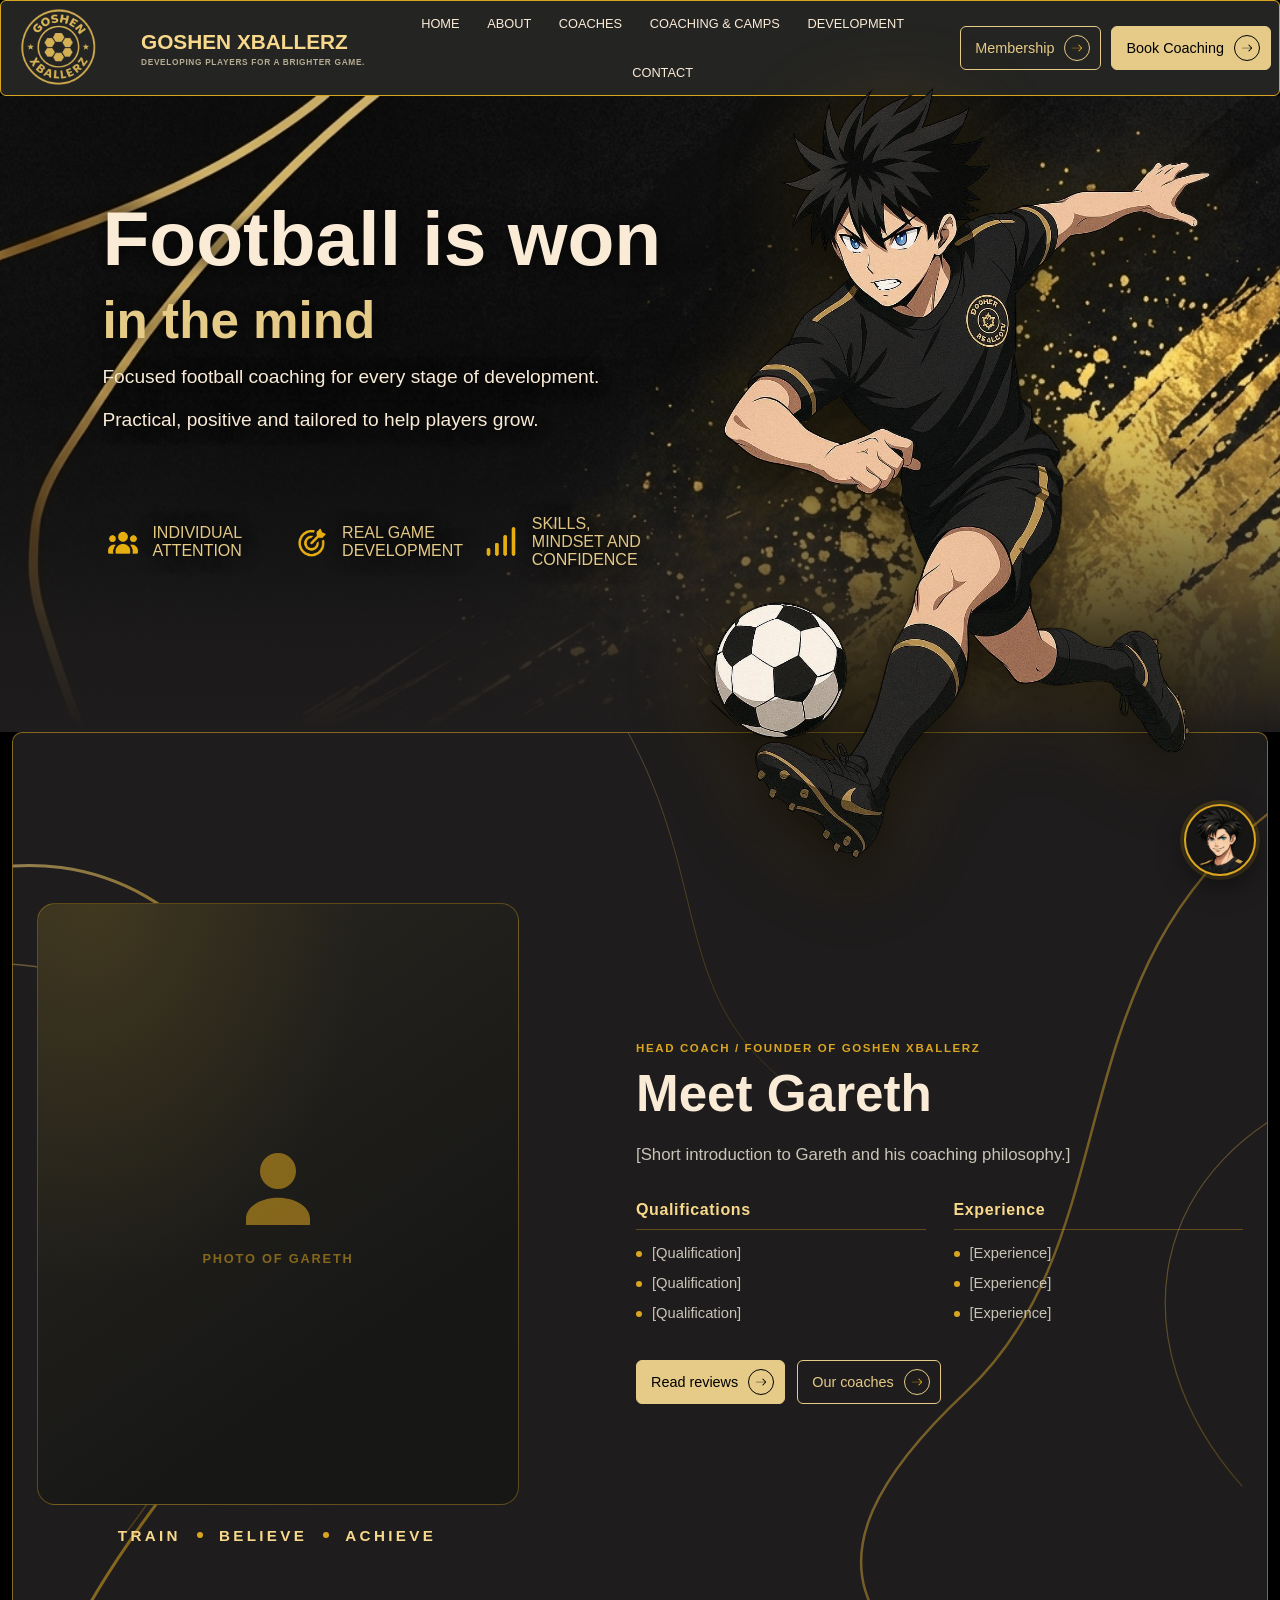
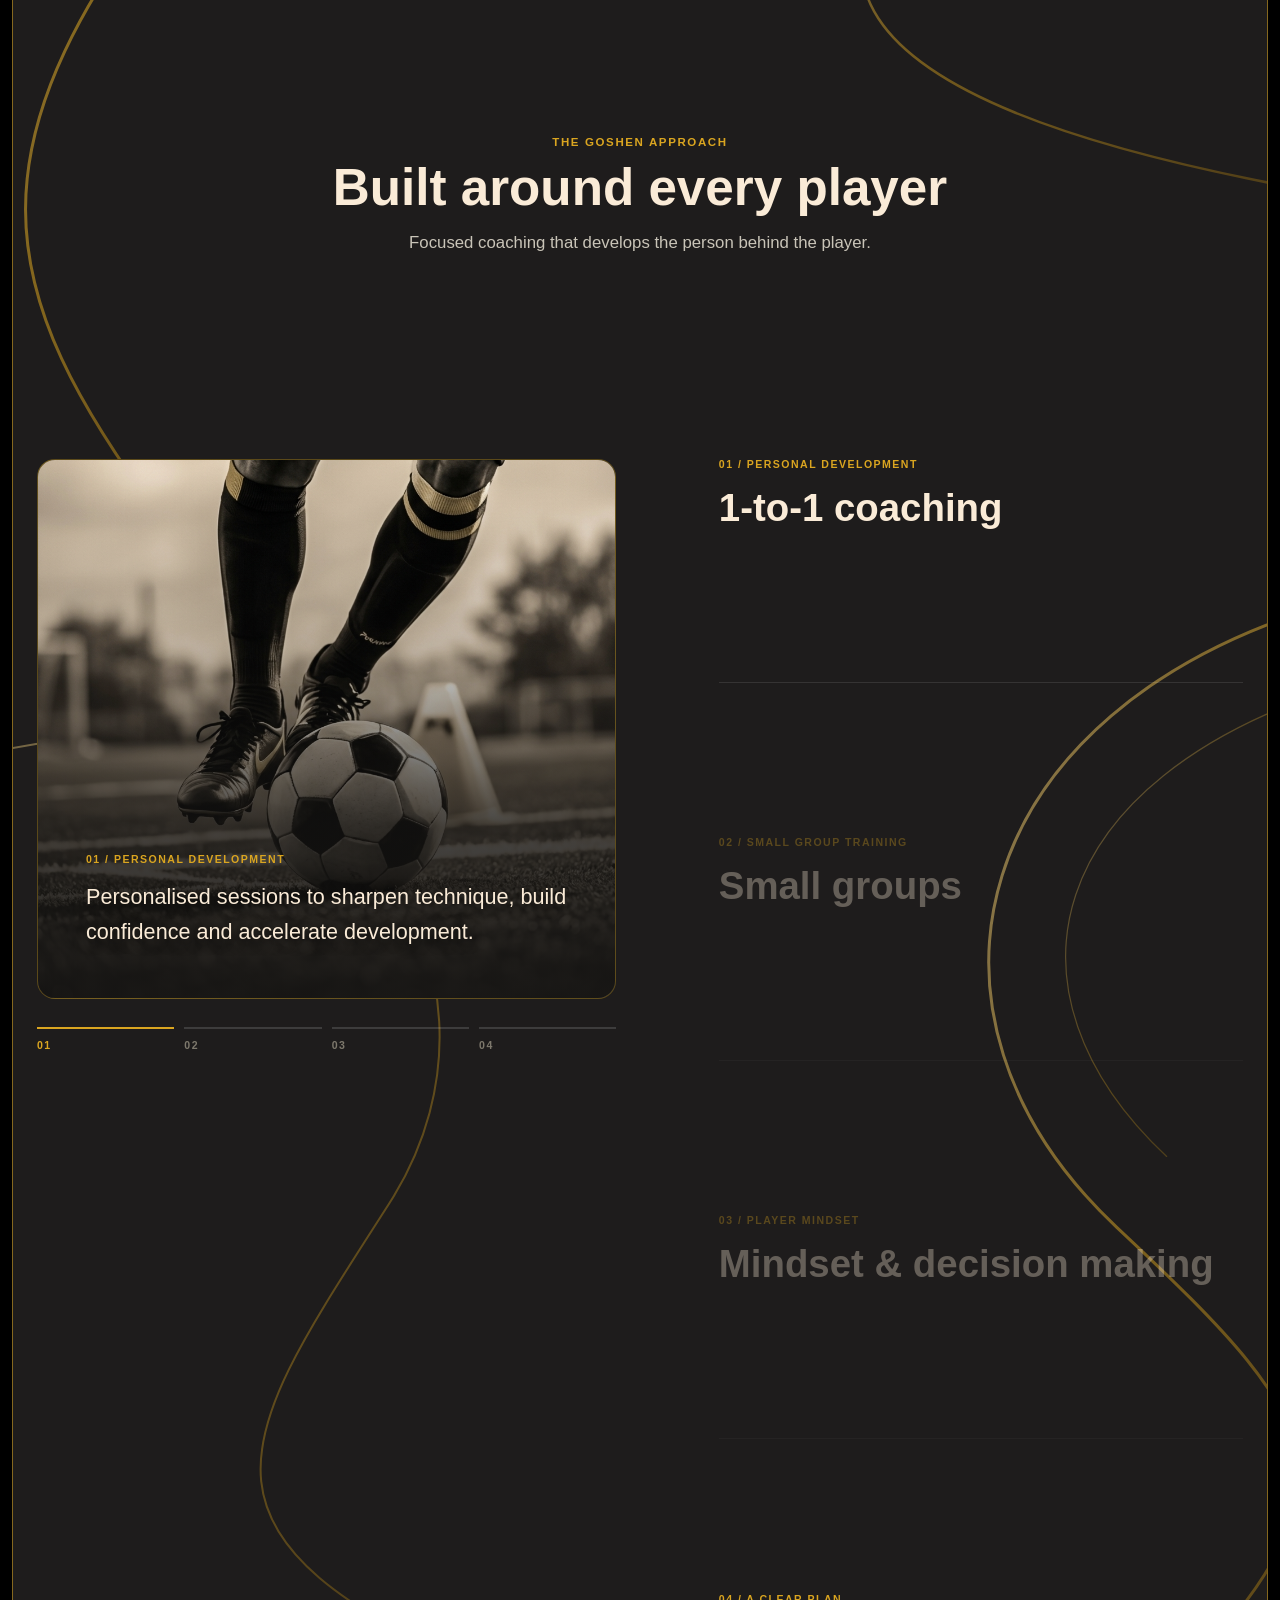
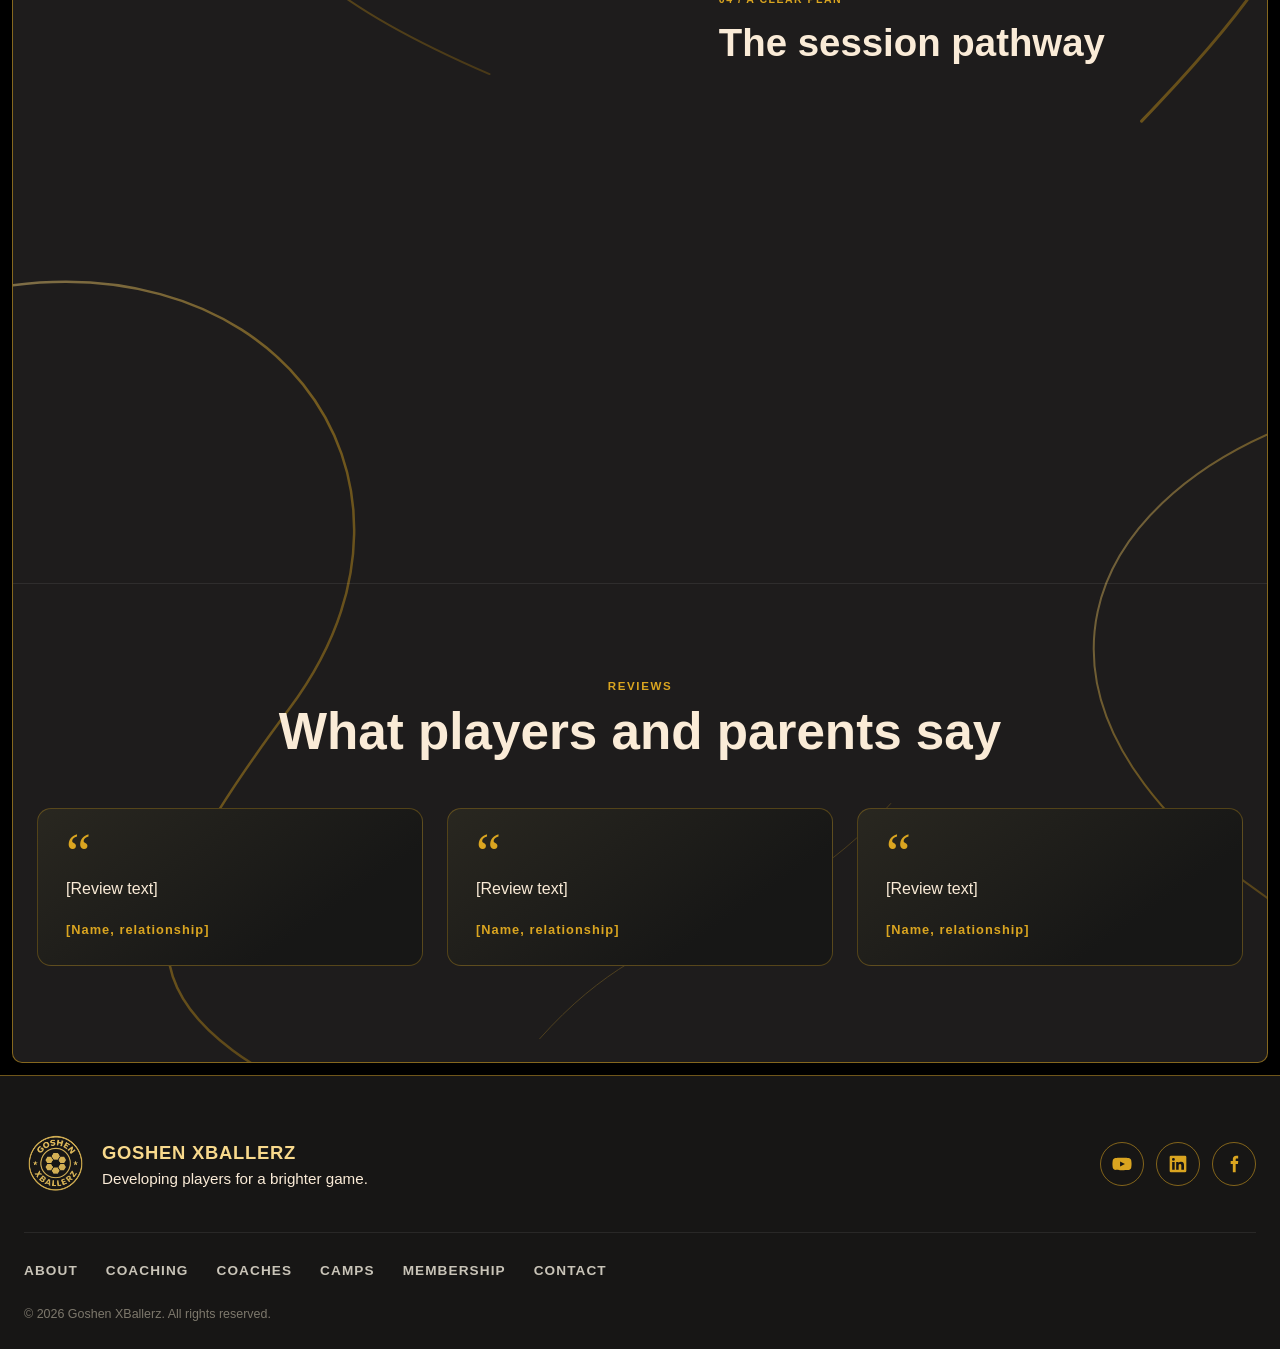
==== commit 5f73d02d: "script.js" ====
--- a/index.html
+++ b/index.html
@@ -61,6 +61,30 @@
             <p>Quick on his feet and locked in on the ball, he represents the focus and determination every player brings to the game.</p>
         </div>
     </dialog>
+    <div class="page-wrap">
+        <!-- Decorative gold lines behind the sections (edit/add <path> elements to change them) -->
+        <svg class="page-lines" viewBox="0 0 1000 3000" preserveAspectRatio="none" aria-hidden="true" focusable="false">
+            <defs>
+                <linearGradient id="page-line-gold" x1="0" y1="0" x2="1" y2="1">
+                    <stop offset="0" stop-color="#f8d98c"/>
+                    <stop offset="0.5" stop-color="#daa520"/>
+                    <stop offset="1" stop-color="#8a6512"/>
+                </linearGradient>
+            </defs>
+            <g fill="none" stroke="url(#page-line-gold)" stroke-linecap="round" vector-effect="non-scaling-stroke">
+                <path d="M-40 120 C 180 60, 320 380, 140 620 S -20 980, 120 1180" stroke-width="3" opacity="0.55"/>
+                <path d="M-60 200 C 160 160, 280 420, 90 680" stroke-width="1.5" opacity="0.35"/>
+                <path d="M1040 40 C 820 180, 900 420, 760 560 S 620 820, 1040 900" stroke-width="2.5" opacity="0.45"/>
+                <path d="M1060 300 C 900 360, 880 520, 980 640" stroke-width="1.2" opacity="0.3"/>
+                <path d="M-30 1380 C 260 1300, 420 1560, 300 1760 S 120 2040, 380 2160" stroke-width="2" opacity="0.4"/>
+                <path d="M1050 1250 C 760 1340, 700 1600, 880 1780 S 1080 2000, 900 2200" stroke-width="3" opacity="0.5"/>
+                <path d="M1060 1320 C 820 1400, 780 1580, 920 1720" stroke-width="1.2" opacity="0.3"/>
+                <path d="M-50 2350 C 200 2280, 360 2500, 220 2700 S 80 2960, 300 3060" stroke-width="2.5" opacity="0.45"/>
+                <path d="M1040 2450 C 840 2520, 760 2720, 1060 2900" stroke-width="2" opacity="0.4"/>
+                <path d="M480 -20 C 560 120, 520 220, 620 300" stroke-width="1" opacity="0.25"/>
+                <path d="M420 2980 C 520 2860, 600 2900, 700 2780" stroke-width="1" opacity="0.25"/>
+            </g>
+        </svg>
     <section class="coach-intro" aria-labelledby="coach-title">
         <div class="coach-inner">
             <div class="coach-media">
@@ -187,63 +211,7 @@
             </ul>
         </div>
     </section>
-    <section class="faq" id="faq" aria-labelledby="faq-title">
-        <div class="faq-inner">
-            <div class="faq-intro">
-                <p class="feature-eyebrow">FAQ</p>
-                <h2 id="faq-title">Popular questions</h2>
-                <p>[Short line inviting parents and players to get in touch if their question isn't answered here.]</p>
-            </div>
-            <!-- Replace each [Question] / [Answer]. Copy a <details> block to add more questions. -->
-            <div class="faq-list">
-                <details class="faq-item">
-                    <summary>
-                        <span class="faq-question">[Question]</span>
-                        <span class="faq-icon" aria-hidden="true"></span>
-                    </summary>
-                    <div class="faq-answer">
-                        <p>[Answer]</p>
-                    </div>
-                </details>
-                <details class="faq-item">
-                    <summary>
-                        <span class="faq-question">[Question]</span>
-                        <span class="faq-icon" aria-hidden="true"></span>
-                    </summary>
-                    <div class="faq-answer">
-                        <p>[Answer]</p>
-                    </div>
-                </details>
-                <details class="faq-item">
-                    <summary>
-                        <span class="faq-question">[Question]</span>
-                        <span class="faq-icon" aria-hidden="true"></span>
-                    </summary>
-                    <div class="faq-answer">
-                        <p>[Answer]</p>
-                    </div>
-                </details>
-                <details class="faq-item">
-                    <summary>
-                        <span class="faq-question">[Question]</span>
-                        <span class="faq-icon" aria-hidden="true"></span>
-                    </summary>
-                    <div class="faq-answer">
-                        <p>[Answer]</p>
-                    </div>
-                </details>
-                <details class="faq-item">
-                    <summary>
-                        <span class="faq-question">[Question]</span>
-                        <span class="faq-icon" aria-hidden="true"></span>
-                    </summary>
-                    <div class="faq-answer">
-                        <p>[Answer]</p>
-                    </div>
-                </details>
-            </div>
-        </div>
-    </section>
+    </div>
     <footer class="site-footer">
         <div class="footer-inner">
             <div class="footer-top">
--- a/styles.css
+++ b/styles.css
@@ -1,5 +1,5 @@
 body{
-    background-color:antiquewhite;
+    background-color:black;
     color: goldenrod;
     font-family: Arial, Helvetica, sans-serif;
     margin: 0;
@@ -368,7 +368,6 @@
     margin: 0;
     z-index: 2;
     padding: 96px max(24px, calc((100% - 1240px) / 2));
-    background-color: #1e1c1c;
 }
 .feature-intro{
     max-width: 650px;
@@ -1093,10 +1092,38 @@
 }
 
 /* ---------- Meet Gareth ---------- */
+/* ---------- Page container below the hero ----------
+   Wraps the coach intro, features and reviews in one gold-edged panel with
+   decorative gold lines behind the content (like the hero artwork).
+   overflow: clip (not hidden) so the sticky feature panel keeps working. */
+.page-wrap{
+    position: relative;
+    margin: 0 12px 12px;
+    border: 1px solid rgba(218, 165, 32, 0.55);
+    border-radius: 10px;
+    background-color: #1e1c1c;
+    overflow: clip;
+}
+.page-lines{
+    position: absolute;
+    inset: 0;
+    z-index: 0;
+    width: 100%;
+    height: 100%;
+    pointer-events: none;
+}
+.page-lines path{
+    vector-effect: non-scaling-stroke;
+}
+@media (max-width: 700px){
+    .page-wrap{
+        margin: 0 6px 6px;
+    }
+}
+
 .coach-intro{
     position: relative;
     z-index: 2;
-    background-color: #1e1c1c;
     /* Extra top space leaves room for the player's boots overlapping from the hero */
     padding: 170px 0 96px;
 }
@@ -1234,7 +1261,6 @@
 .reviews{
     position: relative;
     z-index: 2;
-    background-color: #1e1c1c;
     border-top: 1px solid rgba(255, 255, 255, 0.08);
     padding: 96px 0;
     scroll-margin-top: 16px;
@@ -1358,50 +1384,187 @@
     }
 }
 
-/* ---------- Popular questions (FAQ) ---------- */
-.faq{
+/* ---------- Popular questions widget (every page) ----------
+   Fixed to the viewport, so it never moves or pushes page content. */
+.faq-widget{
+    position: fixed;
+    right: 24px;
+    bottom: 24px;
+    z-index: 1000;
+    display: flex;
+    flex-direction: column;
+    align-items: flex-end;
+    gap: 14px;
+    font-family: Arial, Helvetica, sans-serif;
+}
+.faq-widget-button{
+    width: 72px;
+    height: 72px;
+    padding: 0;
+    border: 2px solid goldenrod;
+    border-radius: 50%;
+    background: #171615 url("images/Confident Spiky-Haired Anime Avatar-Photoroom.png") center / cover no-repeat;
+    box-shadow: 0 10px 28px rgba(0, 0, 0, 0.45), 0 0 0 4px rgba(218, 165, 32, 0.18);
+    cursor: pointer;
+    transition: transform 180ms ease, box-shadow 180ms ease;
+}
+.faq-widget-button:hover,
+.faq-widget.is-open .faq-widget-button{
+    transform: translateY(-3px) scale(1.04);
+    box-shadow: 0 14px 32px rgba(0, 0, 0, 0.5), 0 0 22px rgba(218, 165, 32, 0.55);
+}
+/* "Have a question?" speech bubble beside the avatar */
+.faq-widget-hint{
+    position: absolute;
+    right: 88px;
+    bottom: 20px;
+    margin: 0;
+    padding: 10px 16px;
+    border: 1px solid goldenrod;
+    border-radius: 18px 18px 4px 18px;
+    background: #242323;
+    color: antiquewhite;
+    font-size: 0.95rem;
+    font-weight: 700;
+    white-space: nowrap;
+    box-shadow: 0 10px 24px rgba(0, 0, 0, 0.45);
+    pointer-events: none;
+    opacity: 0;
+    transform: translateX(10px) scale(0.92);
+    transform-origin: bottom right;
+    transition: opacity 260ms ease, transform 260ms ease;
+}
+.faq-widget-hint.is-visible{
+    opacity: 1;
+    transform: none;
+}
+.faq-widget.is-open .faq-widget-hint{
+    display: none;
+}
+.faq-widget-button:focus-visible{
+    outline: 3px solid antiquewhite;
+    outline-offset: 4px;
+}
+.faq-popup{
+    box-sizing: border-box;
+    display: flex;
+    flex-direction: column;
+    width: min(400px, calc(100vw - 32px));
+    max-height: min(560px, calc(100vh - 140px));
+    border: 1px solid goldenrod;
+    border-top: 4px solid goldenrod;
+    border-radius: 12px;
+    background: #242323;
+    box-shadow: 0 24px 80px rgba(0, 0, 0, 0.6);
+    transform-origin: bottom right;
+    animation: faq-popup-in 200ms ease;
+}
+.faq-popup[hidden]{
+    display: none;
+}
+.faq-popup-header{
     position: relative;
-    z-index: 2;
-    background-color: #1e1c1c;
-    border-top: 1px solid rgba(255, 255, 255, 0.08);
-    padding: 96px 0;
-}
-.faq-inner{
-    box-sizing: border-box;
-    width: min(1240px, calc(100% - 48px));
-    margin: 0 auto;
-    display: grid;
-    grid-template-columns: minmax(0, 0.8fr) minmax(0, 1.2fr);
-    gap: clamp(40px, 8vw, 112px);
-    align-items: start;
-}
-.faq-intro h2{
+    padding: 22px 64px 14px 24px;
+}
+.faq-popup-label{
+    margin: 0 0 6px;
+    color: goldenrod;
+    font-size: 0.75rem;
+    font-weight: 700;
+    letter-spacing: 0.08em;
+}
+.faq-popup-header h2{
     margin: 0;
     color: antiquewhite;
-    font-size: clamp(2rem, 4vw, 3.25rem);
-    line-height: 1.1;
-}
-.faq-intro > p:last-child{
-    max-width: 420px;
-    margin: 18px 0 0;
+    font-size: 1.4rem;
+    line-height: 1.2;
+}
+.faq-popup-close{
+    position: absolute;
+    top: 14px;
+    right: 14px;
+    display: grid;
+    width: 34px;
+    height: 34px;
+    place-items: center;
+    padding: 0;
+    border: 1px solid rgba(218, 165, 32, 0.65);
+    border-radius: 50%;
+    color: goldenrod;
+    background: rgba(218, 165, 32, 0.1);
+    font-size: 1.4rem;
+    line-height: 1;
+    cursor: pointer;
+    transition: color 160ms ease, background-color 160ms ease, transform 160ms ease;
+}
+.faq-popup-close:hover,
+.faq-popup-close:focus-visible{
+    color: #171615;
+    background: goldenrod;
+    transform: rotate(90deg);
+}
+.faq-popup-close:focus-visible{
+    outline: 2px solid antiquewhite;
+    outline-offset: 3px;
+}
+.faq-popup-body{
+    flex: 1 1 auto;
+    min-height: 0;
+    overflow-y: auto;
+    overscroll-behavior: contain;
+    padding: 0 24px;
+}
+.faq-popup-contact{
+    display: block;
+    padding: 16px 24px;
+    border-top: 1px solid rgba(218, 165, 32, 0.3);
     color: #c9c4b8;
-    font-size: 1.05rem;
-    line-height: 1.7;
-}
+    font-size: 0.95rem;
+    text-decoration: none;
+}
+.faq-popup-contact span{
+    color: goldenrod;
+    font-weight: 700;
+    text-decoration: underline;
+    text-underline-offset: 3px;
+}
+.faq-popup-contact:hover span,
+.faq-popup-contact:focus-visible span{
+    color: rgb(248, 217, 140);
+}
+.faq-popup-contact:focus-visible{
+    outline: 2px solid goldenrod;
+    outline-offset: -4px;
+}
+@keyframes faq-popup-in{
+    from{
+        opacity: 0;
+        transform: translateY(8px) scale(0.97);
+    }
+    to{
+        opacity: 1;
+        transform: none;
+    }
+}
+
+/* FAQ accordion items (used inside the pop-up) */
 .faq-list{
     border-top: 1px solid rgba(218, 165, 32, 0.3);
 }
 .faq-item{
     border-bottom: 1px solid rgba(218, 165, 32, 0.3);
 }
+.faq-item:last-child{
+    border-bottom: 0;
+}
 .faq-item summary{
     display: flex;
     align-items: center;
     justify-content: space-between;
-    gap: 20px;
-    padding: 22px 0;
+    gap: 16px;
+    padding: 16px 0;
     color: antiquewhite;
-    font-size: 1.1rem;
+    font-size: 1rem;
     font-weight: 700;
     line-height: 1.4;
     cursor: pointer;
@@ -1422,9 +1585,9 @@
 /* Plus sign that turns into a minus when open */
 .faq-icon{
     position: relative;
-    flex: 0 0 32px;
-    width: 32px;
-    height: 32px;
+    flex: 0 0 28px;
+    width: 28px;
+    height: 28px;
     box-sizing: border-box;
     border: 1px solid rgba(218, 165, 32, 0.6);
     border-radius: 50%;
@@ -1436,9 +1599,9 @@
     position: absolute;
     top: 50%;
     left: 50%;
-    width: 12px;
+    width: 10px;
     height: 2px;
-    margin: -1px 0 0 -6px;
+    margin: -1px 0 0 -5px;
     background: goldenrod;
     transition: transform 240ms ease, background-color 160ms ease;
 }
@@ -1457,17 +1620,14 @@
     transform: rotate(0deg);
 }
 .faq-answer{
-    padding: 0 52px 24px 0;
+    padding: 0 0 18px;
     color: #c9c4b8;
-    font-size: 1rem;
-    line-height: 1.75;
+    font-size: 0.95rem;
+    line-height: 1.7;
     animation: faq-reveal 260ms ease;
 }
 .faq-answer p{
     margin: 0;
-}
-.faq-answer p + p{
-    margin-top: 12px;
 }
 @keyframes faq-reveal{
     from{
@@ -1481,28 +1641,27 @@
 }
 
 @media (max-width: 700px){
-    .faq{
-        padding: 56px 0 64px;
-    }
-
-    .faq-inner{
-        width: calc(100% - 32px);
-        grid-template-columns: 1fr;
-        gap: 28px;
-    }
-
-    .faq-item summary{
-        padding: 18px 0;
-        font-size: 1rem;
-    }
-
-    .faq-answer{
-        padding-right: 0;
-        font-size: 0.95rem;
+    .faq-widget{
+        right: 16px;
+        bottom: 16px;
+    }
+
+    .faq-widget-button{
+        width: 60px;
+        height: 60px;
+    }
+
+    .faq-widget-hint{
+        right: 72px;
+        bottom: 14px;
+        font-size: 0.85rem;
     }
 }
 
 @media (prefers-reduced-motion: reduce){
+    .faq-widget-button,
+    .faq-widget-hint,
+    .faq-popup,
     .faq-icon,
     .faq-icon::before,
     .faq-icon::after,
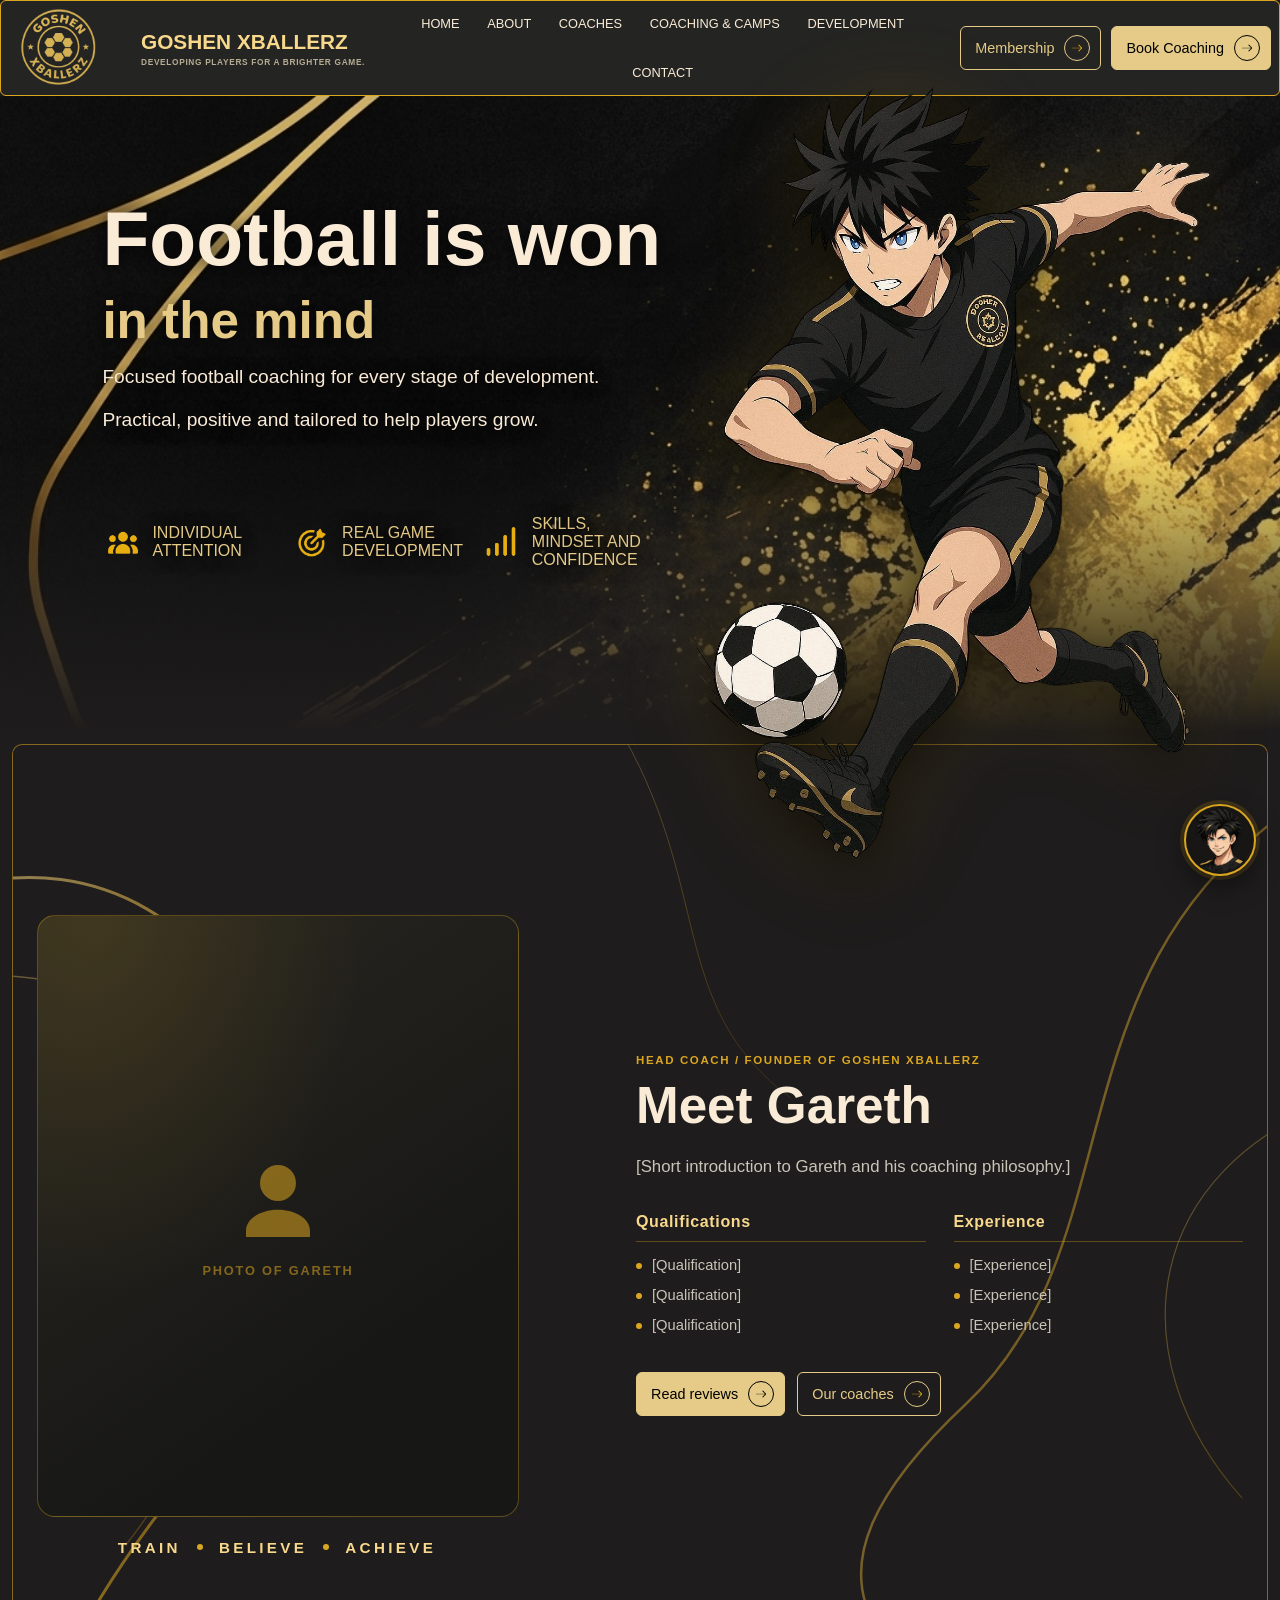
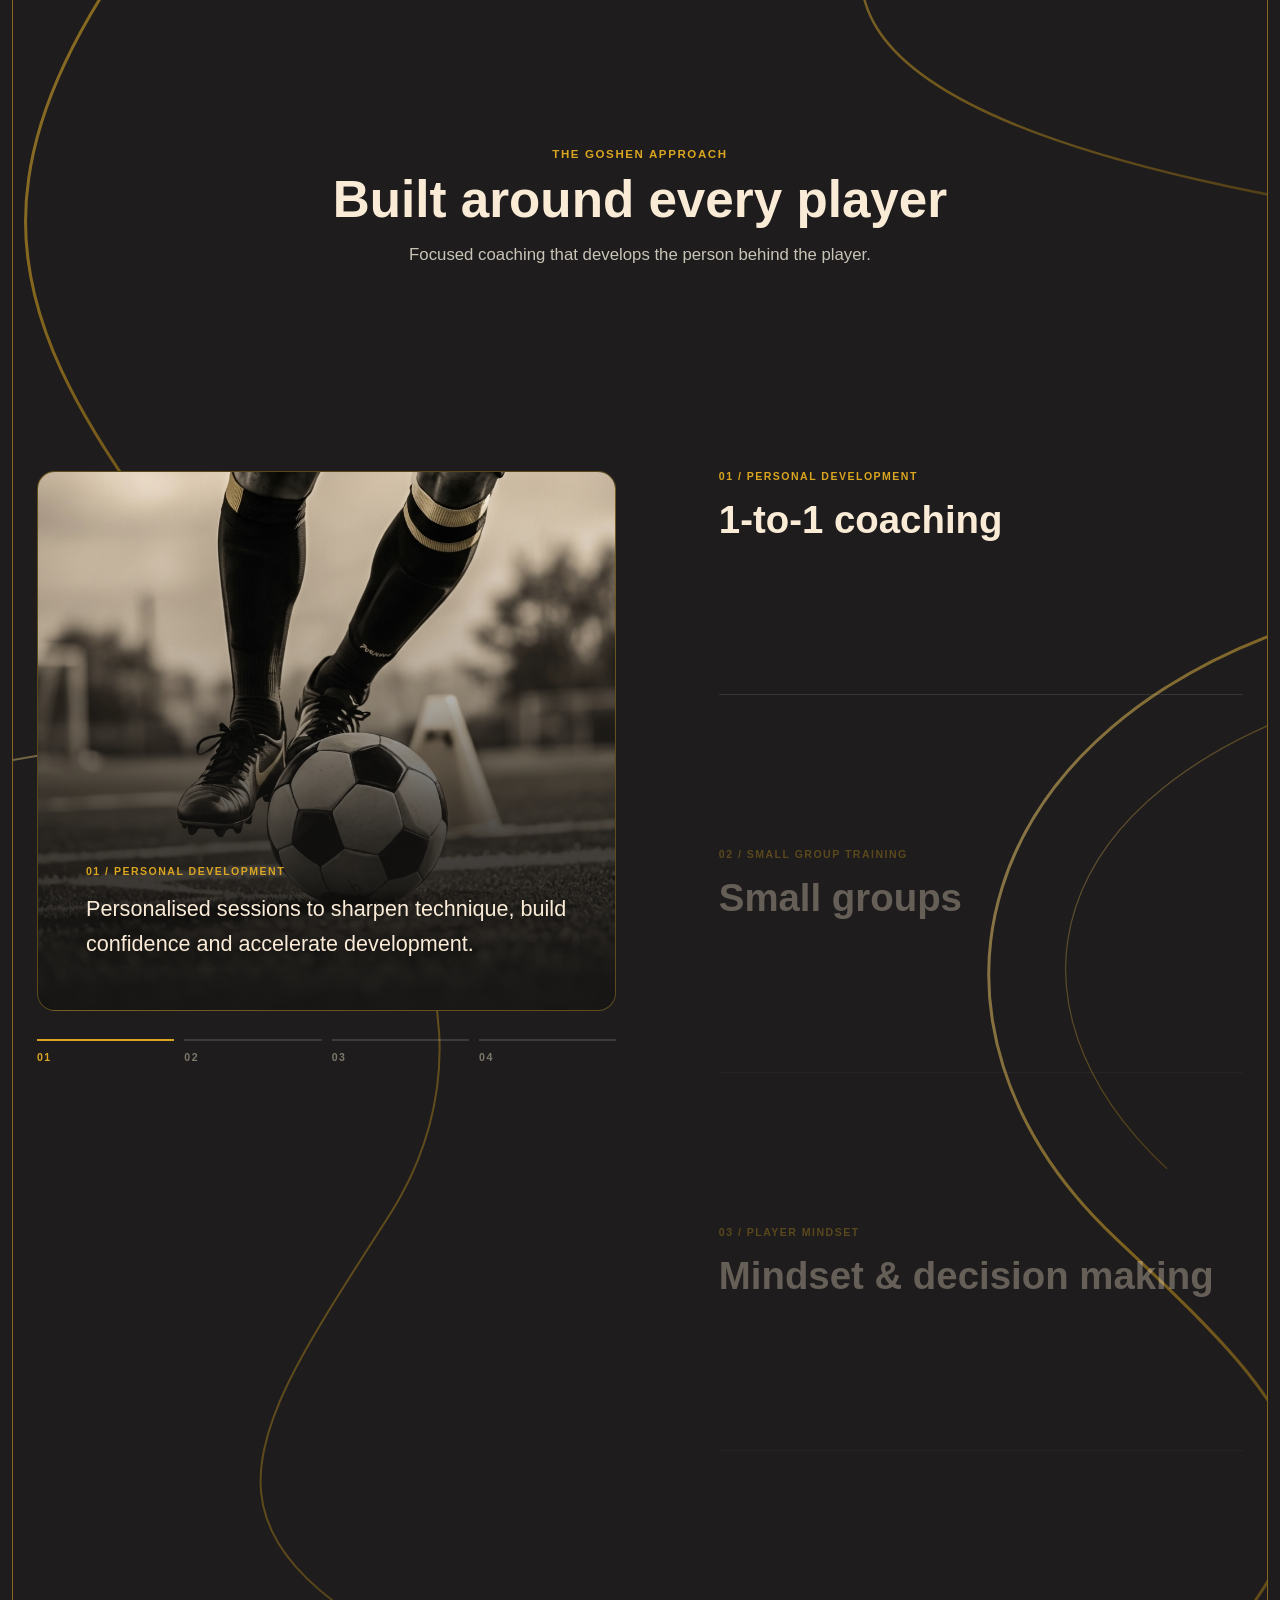
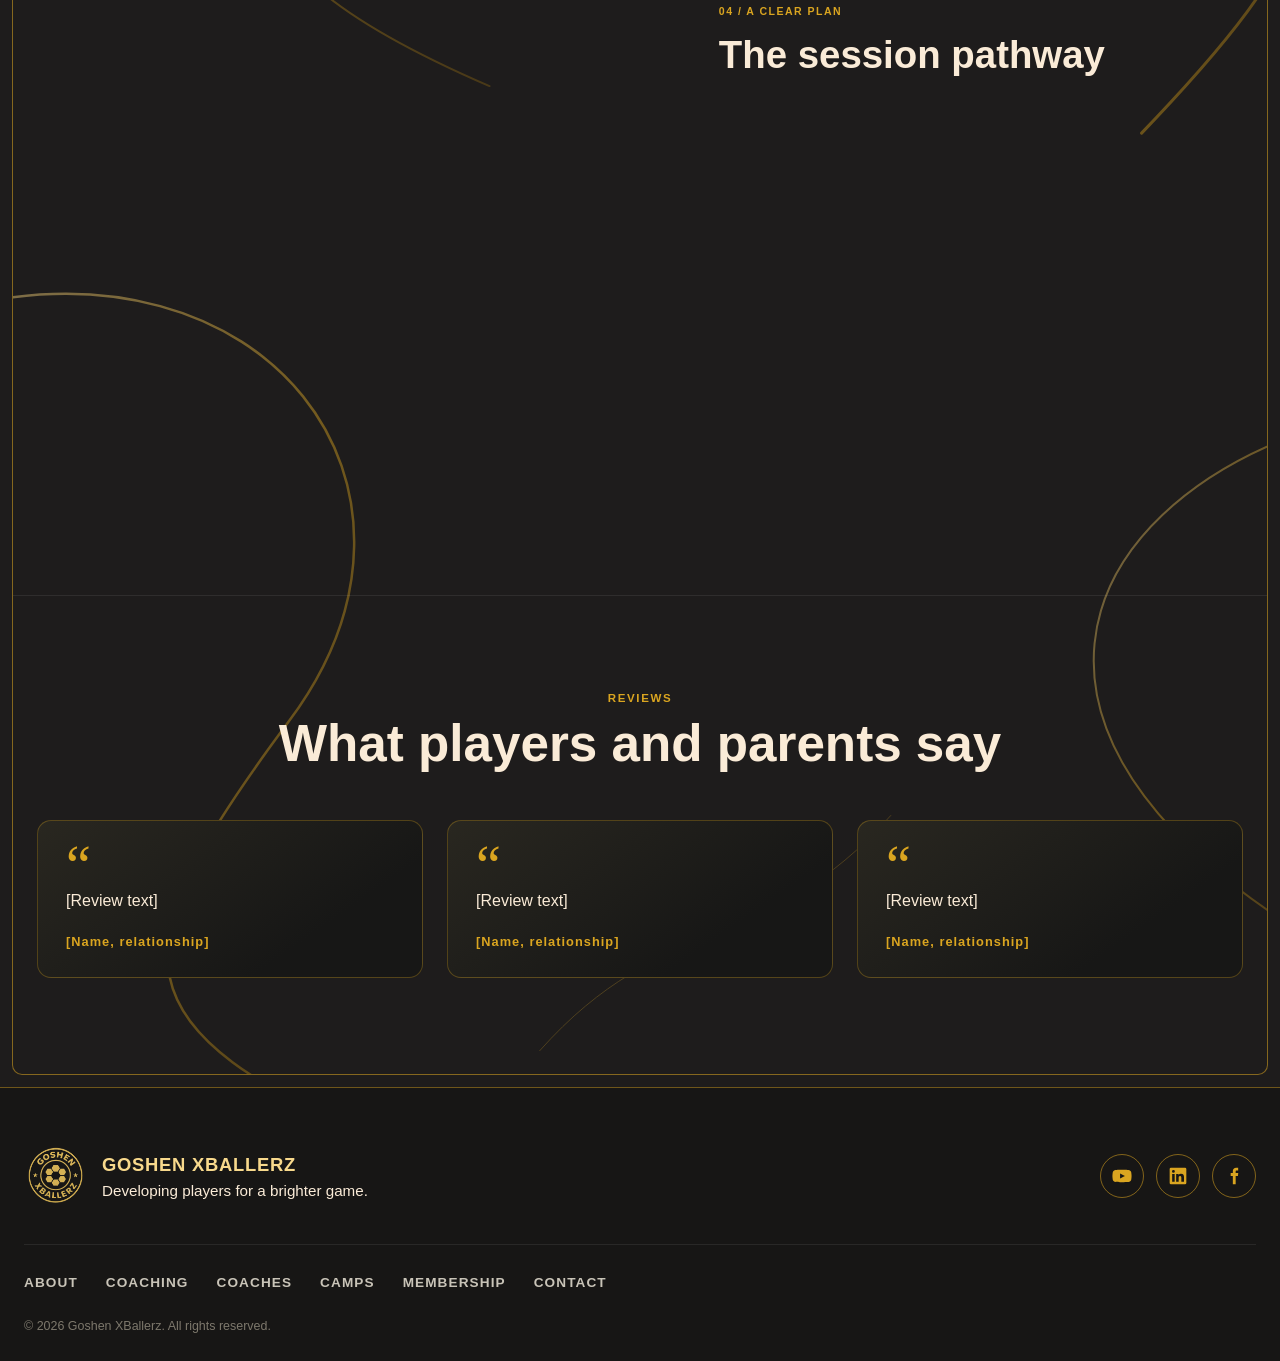
==== commit d95c7bb0: "about.html" ====
--- a/index.html
+++ b/index.html
@@ -7,7 +7,7 @@
     <link rel="stylesheet" href="styles.css">
     <script src="script.js" defer></script>
 </head>
-<body>
+<body class="dark-body">
     <header class="header">
         <button class="home-btn" type="button" aria-label="Go to home page" onclick="window.location.href='index.html'">
         <img src="images/photo_2026-10-29_21.58.32-removebg-preview.png" alt="Goshen XBallerz logo" class="logo">
--- a/styles.css
+++ b/styles.css
@@ -214,14 +214,14 @@
     left: 0;
     right: 0;
     bottom: 0;
-    height: 55%;
+    height: 45%;
     z-index: 1;
     pointer-events: none;
+    /* Same fade as the About page hero */
     background: linear-gradient(
         to bottom,
         rgba(30, 28, 28, 0) 0%,
-        rgba(30, 28, 28, 0.35) 35%,
-        rgba(30, 28, 28, 0.8) 70%,
+        rgba(30, 28, 28, 0.6) 55%,
         #1e1c1c 100%
     );
 }
@@ -1098,7 +1098,7 @@
    overflow: clip (not hidden) so the sticky feature panel keeps working. */
 .page-wrap{
     position: relative;
-    margin: 0 12px 12px;
+    margin: 12px;
     border: 1px solid rgba(218, 165, 32, 0.55);
     border-radius: 10px;
     background-color: #1e1c1c;
@@ -1112,12 +1112,16 @@
     height: 100%;
     pointer-events: none;
 }
+/* Keep every section inside the container above the lines */
+.page-wrap > :not(.page-lines){
+    position: relative;
+}
 .page-lines path{
     vector-effect: non-scaling-stroke;
 }
 @media (max-width: 700px){
     .page-wrap{
-        margin: 0 6px 6px;
+        margin: 6px;
     }
 }
 
@@ -1672,7 +1676,9 @@
 }
 
 /* ---------- About page ---------- */
-.about-body{
+/* Dark page background so the hero artwork fades seamlessly into the page */
+.about-body,
+.dark-body{
     background-color: #1e1c1c;
 }
 .about-page{
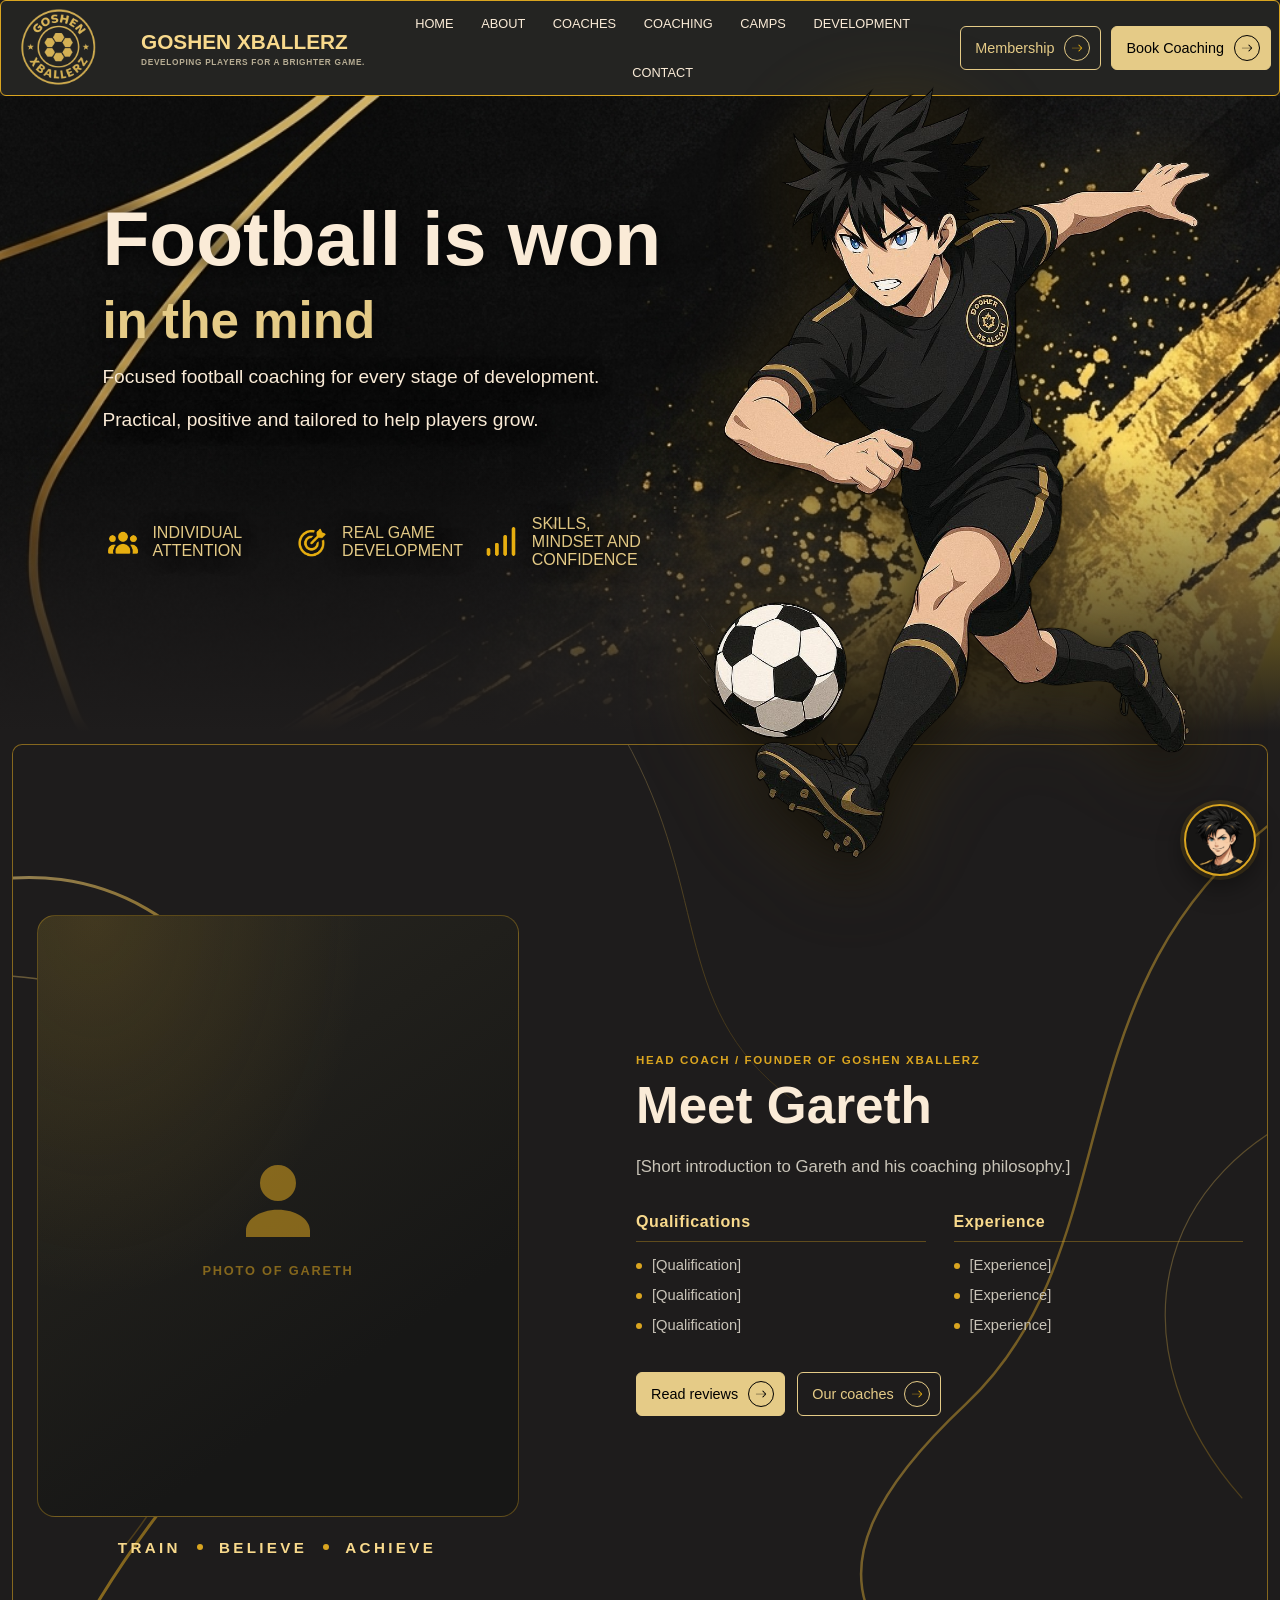
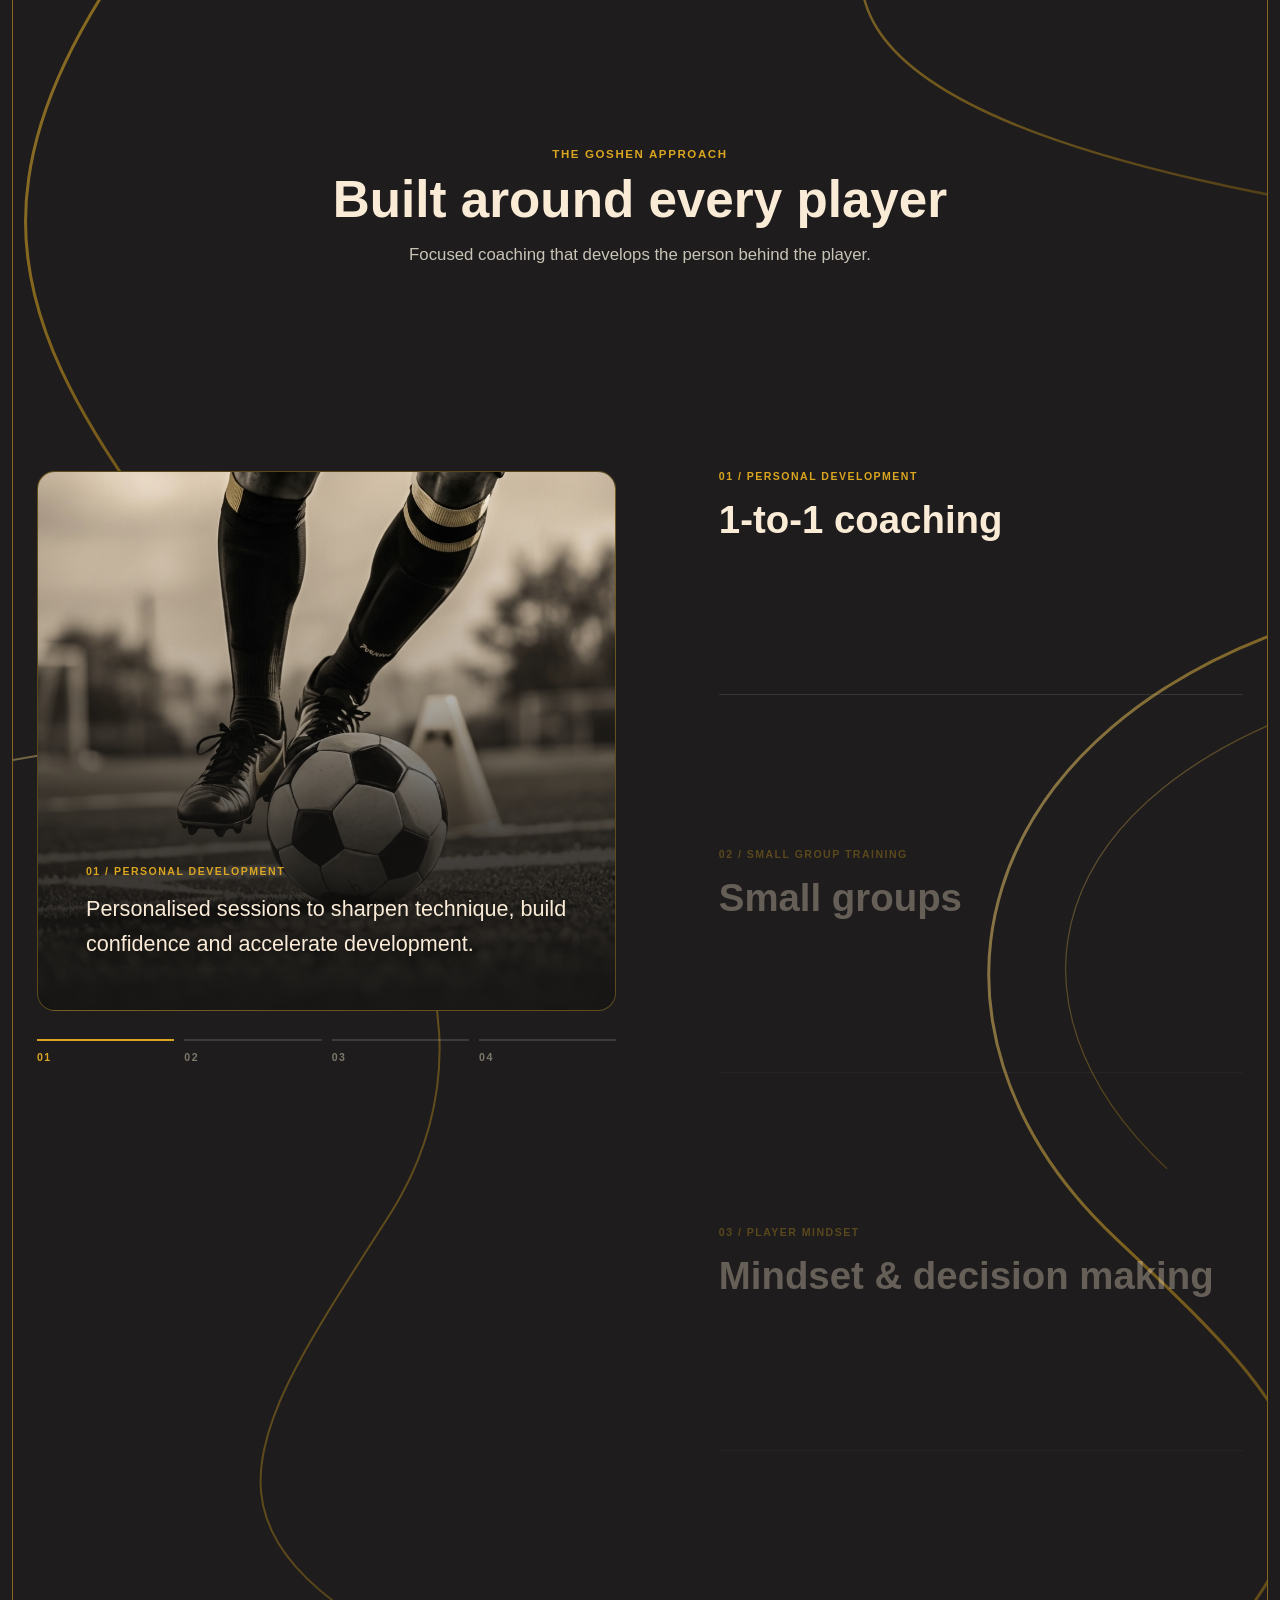
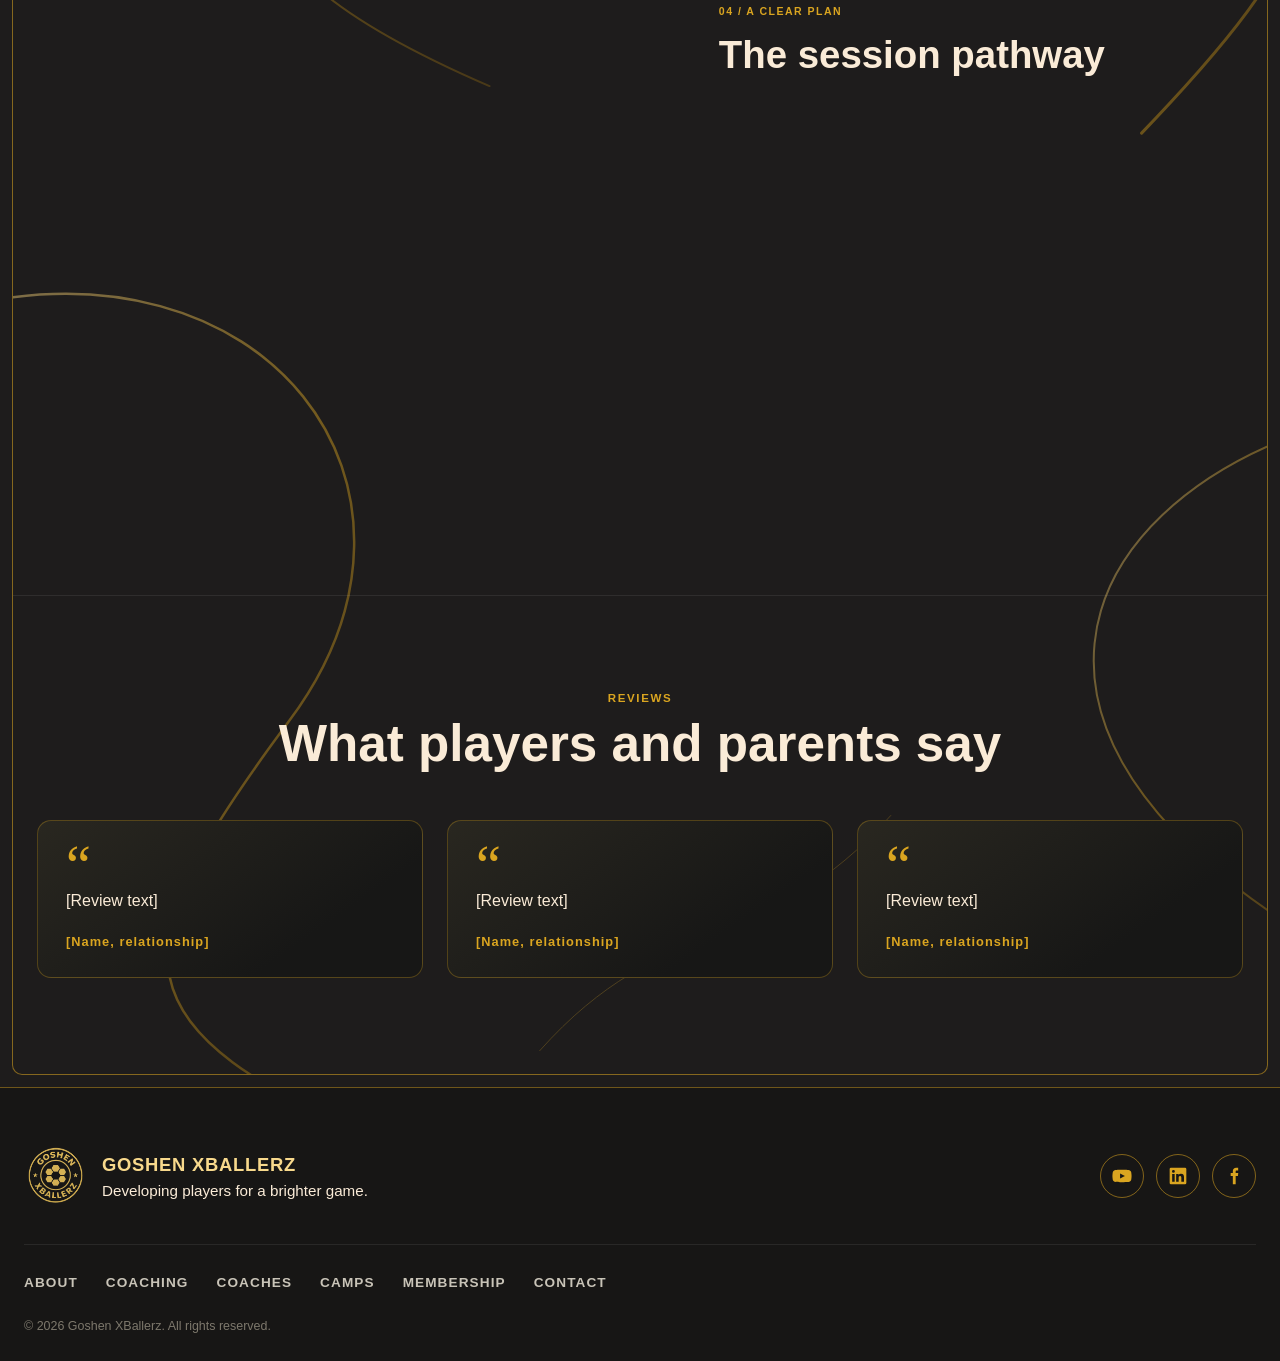
==== commit 1afbdb01: "coaching.html" ====
--- a/index.html
+++ b/index.html
@@ -21,7 +21,8 @@
                 <li><a href="index.html">HOME</a></li>
                 <li><a href="about.html">ABOUT</a></li>
                 <li><a href="coaches.html">COACHES</a></li>
-                <li><a href="coachingncamps.html">COACHING & CAMPS</a></li>
+                <li><a href="coaching.html">COACHING</a></li>
+                <li><a href="camps.html">CAMPS</a></li>
                 <li><a href="#features-title">DEVELOPMENT</a></li>
                 <li><a href="contact.html">CONTACT</a></li>
             </ul>
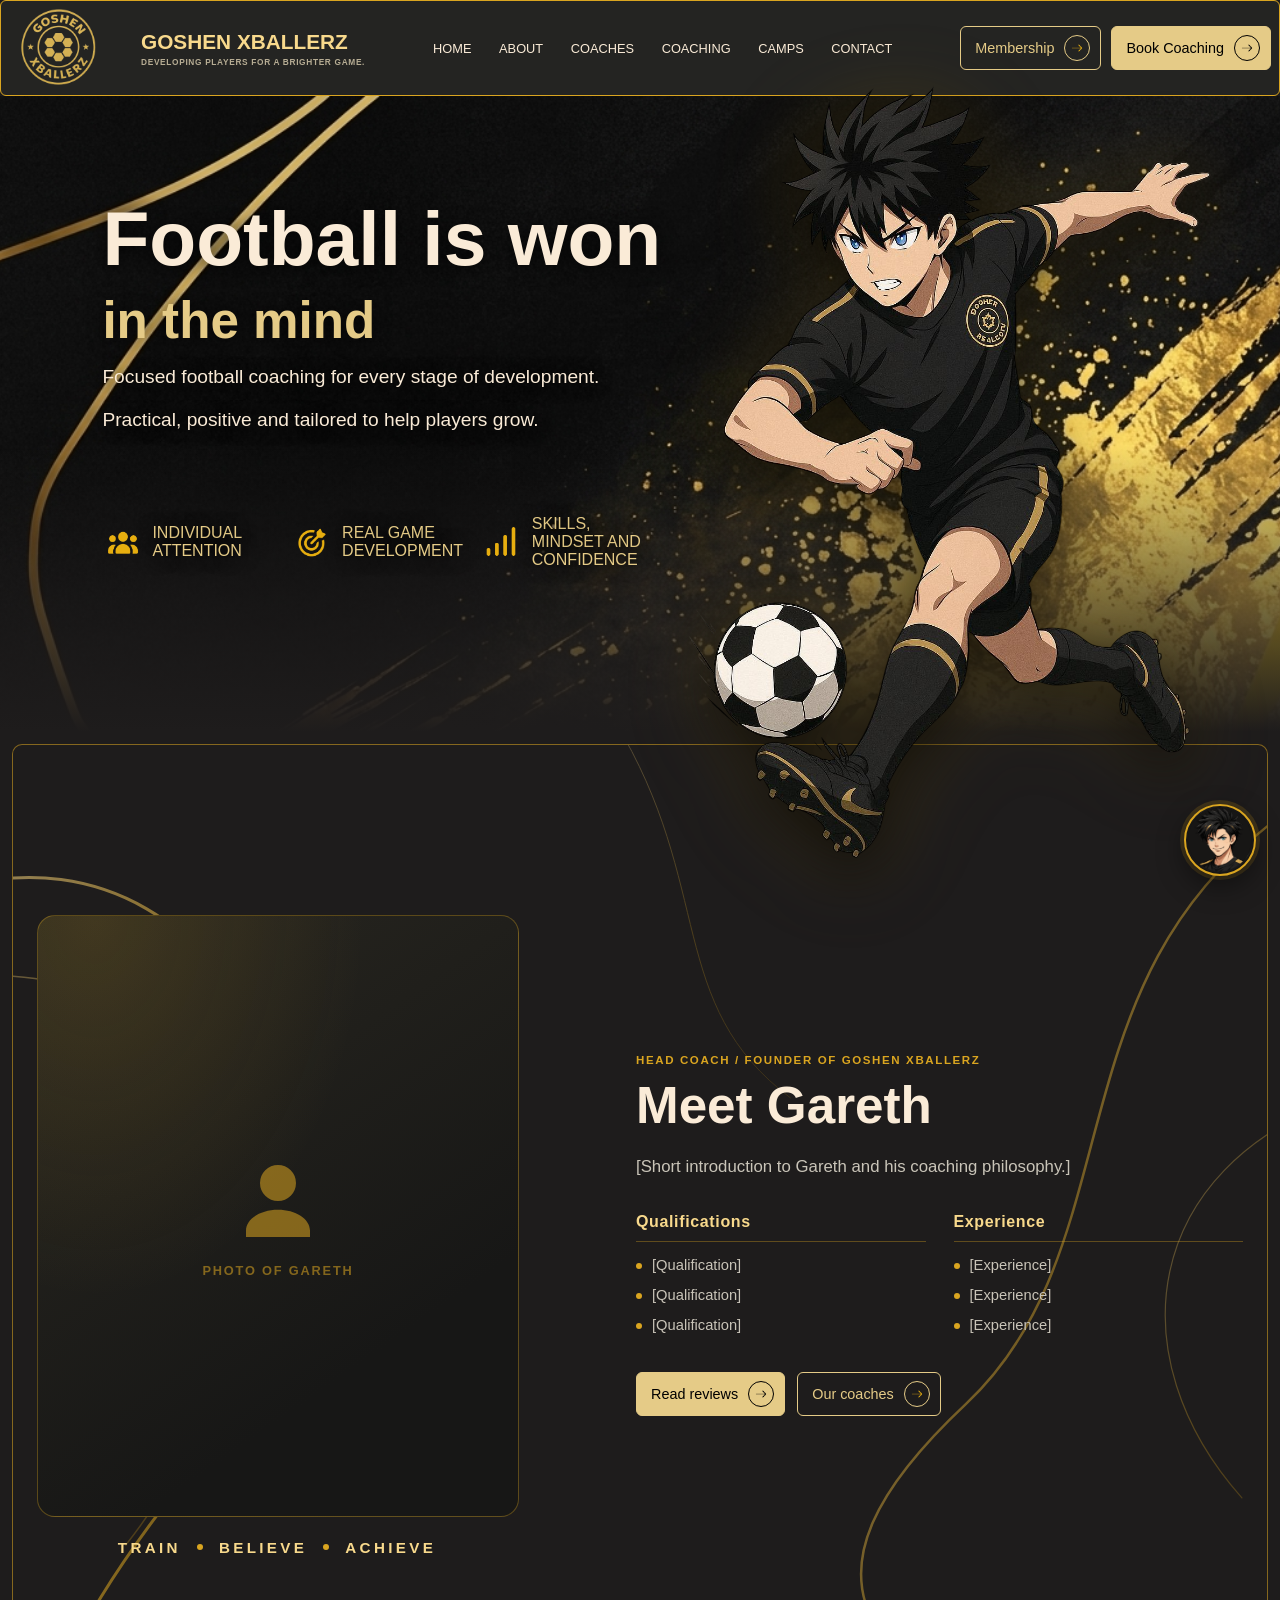
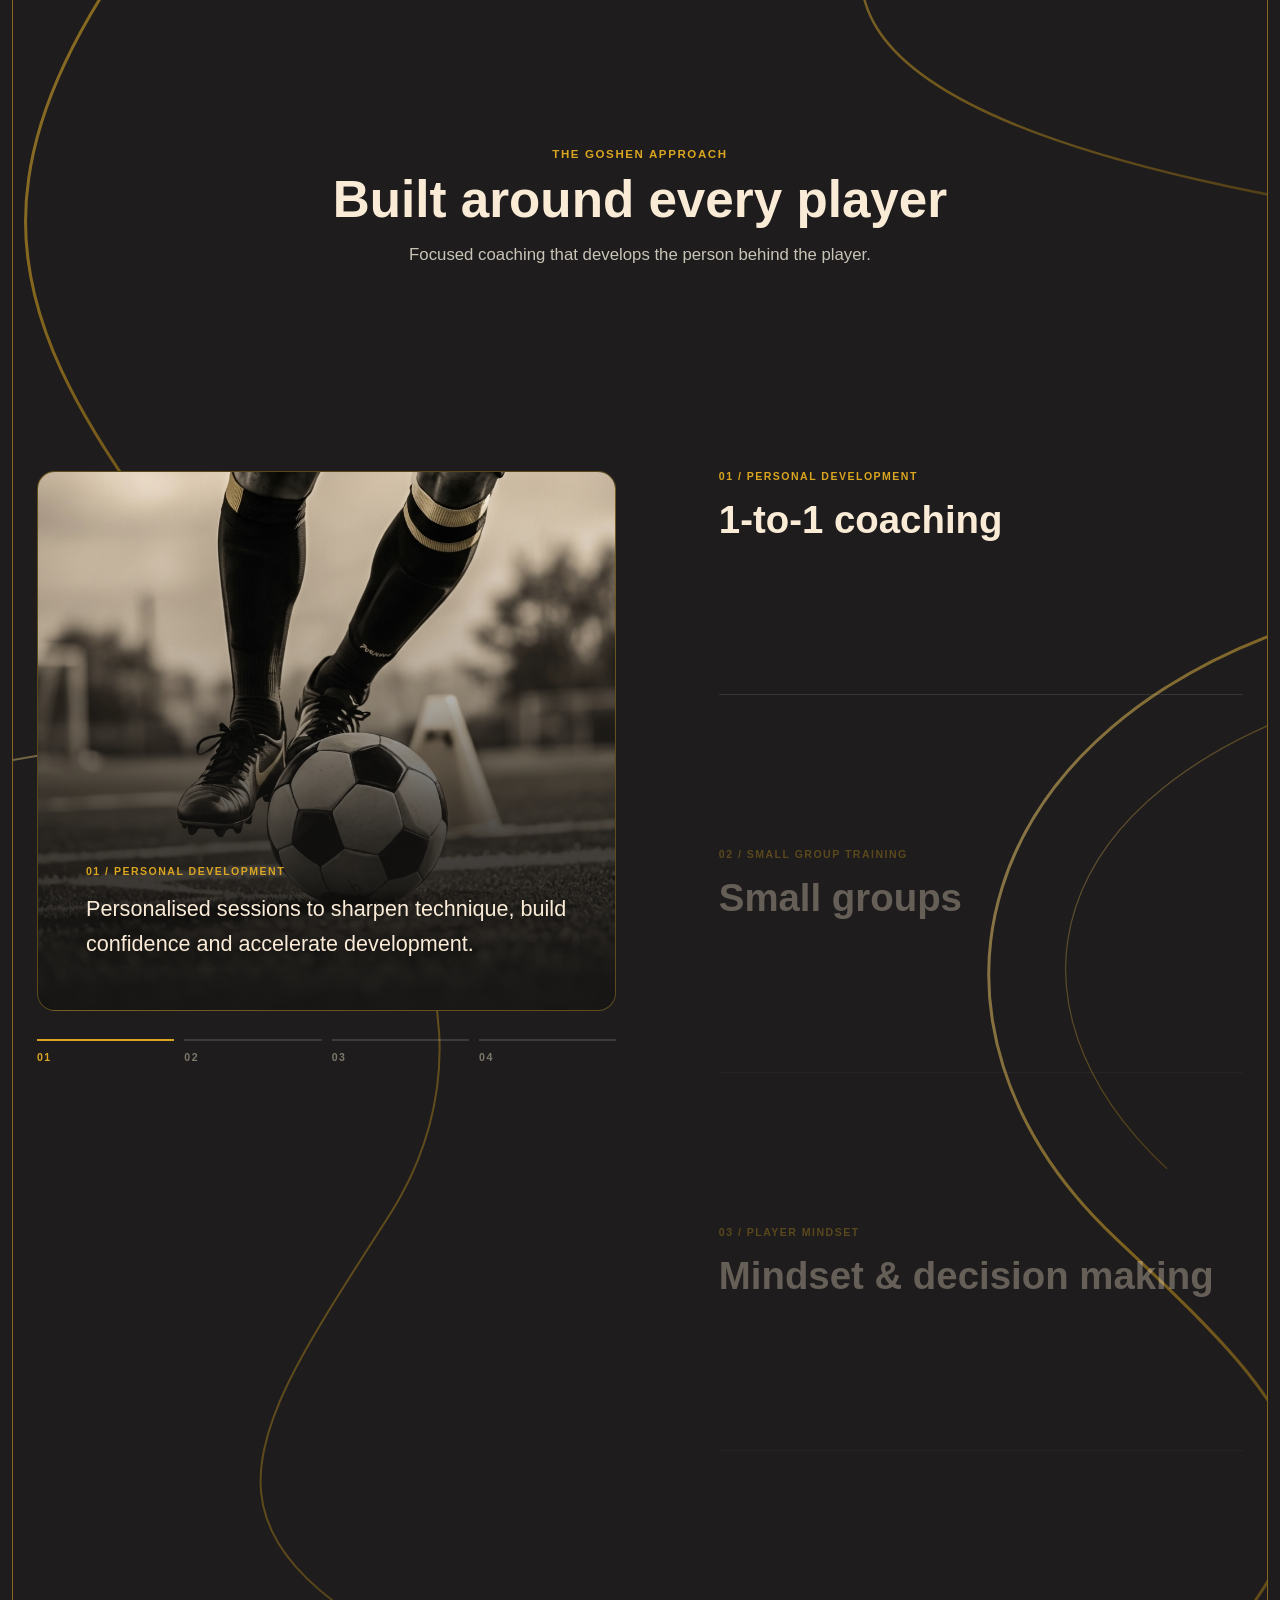
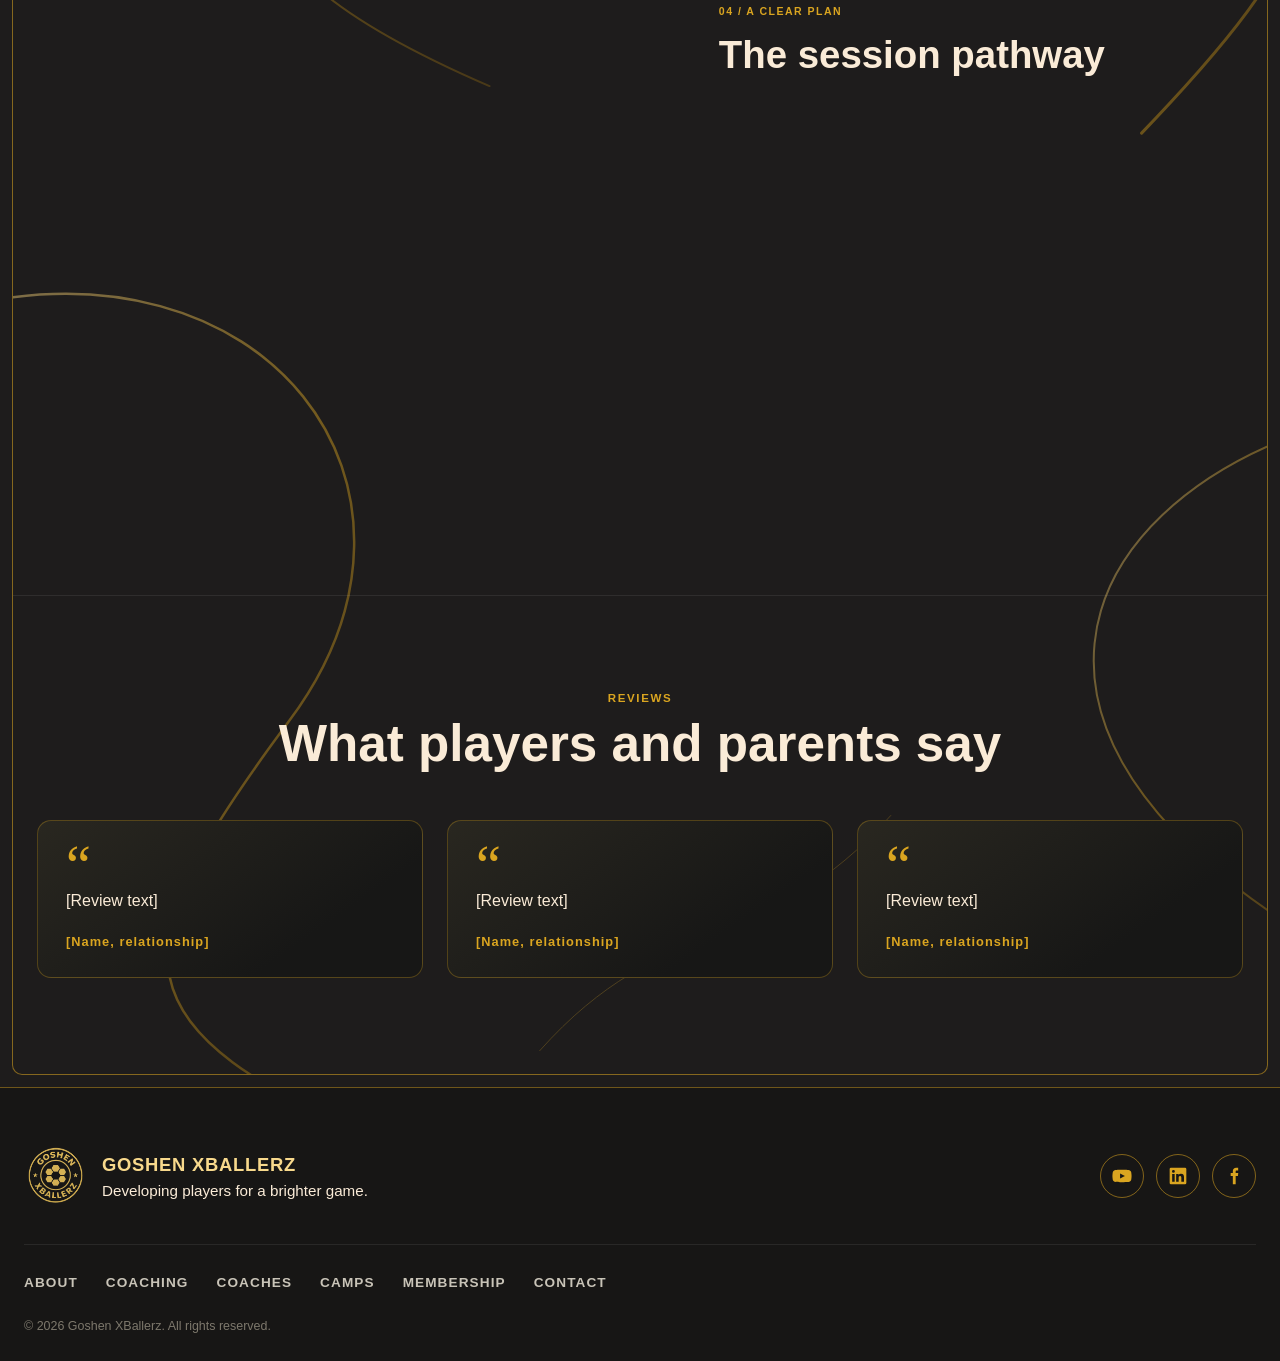
==== commit bf5612de: "about.html" ====
--- a/index.html
+++ b/index.html
@@ -23,7 +23,6 @@
                 <li><a href="coaches.html">COACHES</a></li>
                 <li><a href="coaching.html">COACHING</a></li>
                 <li><a href="camps.html">CAMPS</a></li>
-                <li><a href="#features-title">DEVELOPMENT</a></li>
                 <li><a href="contact.html">CONTACT</a></li>
             </ul>
         </nav>
--- a/styles.css
+++ b/styles.css
@@ -2042,4 +2042,418 @@
         animation: none;
         transition: none;
     }
-}+}
+/* ---------- Current page in the main menu ---------- */
+.header ul li a[aria-current="page"]{
+    color: rgb(229, 203, 135);
+}
+.header ul li a[aria-current="page"]::after{
+    transform: scaleX(1);
+}
+
+/* ---------- Contact page ---------- */
+.contact-body{
+    background-color: #1e1c1c;
+}
+.contact-page{
+    color: #2a2722;
+}
+
+/* Hero: gold artwork, big two-tone headline left, player right */
+.contact-hero{
+    position: relative;
+    overflow: hidden;
+    background-color: #1e1c1c;
+    background-image:
+        linear-gradient(90deg, rgba(20, 19, 18, 0.92) 0%, rgba(20, 19, 18, 0.55) 55%, rgba(20, 19, 18, 0.15) 100%),
+        url("images/Gemini_Generated_Image_697l0i697l0i697l.jpeg");
+    background-position: center, right center;
+    background-size: cover;
+    background-repeat: no-repeat;
+    border-bottom: 1px solid rgba(218, 165, 32, 0.45);
+}
+.contact-hero-inner{
+    box-sizing: border-box;
+    width: min(1240px, calc(100% - 48px));
+    position: relative;
+    min-height: clamp(220px, 22vw, 300px);
+    margin: 0 auto;
+    display: grid;
+    grid-template-columns: minmax(0, 1.25fr) minmax(0, 0.75fr);
+    align-items: center;
+    gap: 24px;
+}
+.contact-hero-copy{
+    position: relative;
+    z-index: 1;
+    padding: clamp(28px, 4vw, 48px) 0;
+    text-shadow: 0 2px 18px rgba(0, 0, 0, 0.75);
+}
+.contact-hero h2{
+    margin: 0;
+    color: antiquewhite;
+    font-size: clamp(2.25rem, 5.5vw, 4.5rem);
+    font-weight: 900;
+    line-height: 0.98;
+    letter-spacing: -0.03em;
+}
+.contact-hero h2 span{
+    display: block;
+    color: rgb(229, 203, 135);
+}
+.contact-hero-tagline{
+    display: flex;
+    align-items: center;
+    gap: 22px;
+    margin: 22px 0 0;
+    color: antiquewhite;
+    font-size: 0.78rem;
+    font-weight: 700;
+    letter-spacing: 0.32em;
+    text-transform: uppercase;
+}
+.contact-hero-tagline::before{
+    content: "";
+    flex: 0 0 56px;
+    height: 2px;
+    background: goldenrod;
+}
+.contact-hero-player{
+    /* Taller than the hero on purpose: the hero clips him, so the cream
+       contact section appears to sit in front and only his upper body shows */
+    position: absolute;
+    top: 8px;
+    right: clamp(0px, 10vw, 170px);
+    height: 210%;
+    width: auto;
+    filter: drop-shadow(0 18px 30px rgba(0, 0, 0, 0.6));
+}
+
+/* Cream section: form left, bookings card right */
+.contact-section{
+    overflow: hidden;
+    overflow: clip;
+    background: #f6f1e6;
+    padding: clamp(40px, 5vw, 64px) 0;
+}
+.contact-inner{
+    box-sizing: border-box;
+    width: min(1240px, calc(100% - 48px));
+    margin: 0 auto;
+    display: grid;
+    grid-template-columns: minmax(0, 1fr) minmax(0, 1fr);
+    gap: clamp(32px, 4vw, 56px);
+    align-items: stretch;
+}
+.contact-form-column{
+    padding-right: clamp(0px, 4vw, 56px);
+    border-right: 1px solid rgba(184, 141, 42, 0.5);
+}
+.contact-eyebrow{
+    display: flex;
+    align-items: center;
+    gap: 14px;
+    color: #a57a1c;
+}
+.contact-eyebrow::after{
+    content: "";
+    width: 40px;
+    height: 1px;
+    background: currentColor;
+}
+.contact-section h2{
+    margin: 0;
+    color: #111;
+    font-size: clamp(1.9rem, 3.2vw, 2.6rem);
+    font-weight: 800;
+    line-height: 1.08;
+    letter-spacing: -0.01em;
+}
+.contact-lead{
+    max-width: 560px;
+    margin: 12px 0 0;
+    color: #3a362f;
+    font-size: 1rem;
+    line-height: 1.55;
+}
+
+/* Form */
+.contact-form{
+    display: grid;
+    gap: 16px;
+    margin-top: 24px;
+    scroll-margin-top: 24px;
+}
+.form-field{
+    display: grid;
+    gap: 6px;
+}
+.form-field label{
+    color: #111;
+    font-size: 0.9rem;
+    font-weight: 700;
+}
+.form-field input,
+.form-field select,
+.form-field textarea{
+    box-sizing: border-box;
+    width: 100%;
+    padding: 11px 14px;
+    border: 1px solid #cfc6b3;
+    border-radius: 6px;
+    background: #fbf8f1;
+    color: #111;
+    font: inherit;
+    font-size: 0.95rem;
+    transition: border-color 160ms ease, box-shadow 160ms ease;
+}
+.form-field textarea{
+    min-height: 96px;
+    resize: vertical;
+}
+.form-field select{
+    appearance: none;
+    padding-right: 40px;
+    background-image:
+        linear-gradient(45deg, transparent 50%, #3a362f 50%),
+        linear-gradient(135deg, #3a362f 50%, transparent 50%);
+    background-position: calc(100% - 20px) 50%, calc(100% - 15px) 50%;
+    background-size: 5px 5px;
+    background-repeat: no-repeat;
+}
+.form-field select:invalid{
+    color: #8a8478;
+}
+.form-field ::placeholder{
+    color: #8a8478;
+}
+.form-field input:focus,
+.form-field select:focus,
+.form-field textarea:focus{
+    outline: none;
+    border-color: #b8902f;
+    box-shadow: 0 0 0 3px rgba(218, 165, 32, 0.25);
+}
+.form-field [aria-invalid="true"]{
+    border-color: #b3261e;
+}
+.form-status{
+    margin: 0;
+    min-height: 1.2em;
+    color: #b3261e;
+    font-size: 0.9rem;
+}
+.form-status:empty{
+    display: none;
+}
+.form-status.is-success{
+    color: #3d6b1f;
+}
+
+/* Gold buttons */
+.contact-submit{
+    display: inline-flex;
+    align-items: center;
+    justify-content: center;
+    gap: 14px;
+    width: 100%;
+    padding: 15px 20px;
+    border: 0;
+    border-radius: 6px;
+    background: #c4a04a;
+    color: #111;
+    font: inherit;
+    font-size: 0.95rem;
+    font-weight: 700;
+    letter-spacing: 0.16em;
+    text-transform: uppercase;
+    text-decoration: none;
+    cursor: pointer;
+    transition: background-color 160ms ease, transform 160ms ease;
+}
+.contact-submit:hover,
+.contact-submit:focus-visible{
+    background: #f0c44e;
+    transform: translateY(-1px);
+}
+.contact-submit:focus-visible{
+    outline: 2px solid #111;
+    outline-offset: 3px;
+}
+.contact-chevron{
+    width: 7px;
+    height: 7px;
+    border-top: 2px solid currentColor;
+    border-right: 2px solid currentColor;
+    transform: rotate(45deg);
+}
+
+/* Existing bookings card */
+.booking-card{
+    position: relative;
+    display: grid;
+    padding: 28px 42% 28px 28px;
+    border: 1px solid rgba(184, 141, 42, 0.55);
+    border-radius: 6px;
+    background:
+        linear-gradient(115deg, transparent 62%, rgba(218, 165, 32, 0.18) 62%, rgba(218, 165, 32, 0.18) 64%, transparent 64%),
+        linear-gradient(120deg, transparent 72%, rgba(218, 165, 32, 0.25) 72%, rgba(218, 165, 32, 0.25) 76%, transparent 76%),
+        #faf6ec;
+}
+.booking-copy{
+    position: relative;
+    z-index: 1;
+    display: flex;
+    flex-direction: column;
+}
+.booking-copy > p:not(.feature-eyebrow){
+    margin: 14px 0 24px;
+    color: #2a2722;
+    font-size: 1.05rem;
+    line-height: 1.5;
+}
+/* kai1.png has lots of transparent space around the player, so the image is
+   sized by height and shifted so the player (at ~52% across the image) sits
+   near the card's right edge, breaking out over its top and side. */
+.booking-player{
+    position: absolute;
+    bottom: 0;
+    left: 84%;
+    height: 80%;
+    width: auto;
+    max-width: none;
+    transform: translateX(-52%);
+    pointer-events: none;
+    filter: drop-shadow(0 16px 24px rgba(0, 0, 0, 0.18));
+}
+.contact-details{
+    display: grid;
+    margin: 24px 0 0;
+    padding: 0;
+    list-style: none;
+}
+.contact-details li{
+    display: flex;
+    align-items: center;
+    gap: 18px;
+    padding: 16px 0;
+    border-top: 1px solid rgba(184, 141, 42, 0.4);
+}
+.contact-icon{
+    flex: 0 0 48px;
+    width: 48px;
+    height: 48px;
+    border-radius: 50%;
+    background: #a57a1c;
+    display: grid;
+    place-items: center;
+}
+.contact-icon svg{
+    width: 22px;
+    height: 22px;
+    fill: #faf6ec;
+}
+.contact-detail-label{
+    display: block;
+    color: #3a362f;
+    font-size: 0.85rem;
+}
+.contact-detail-value{
+    display: block;
+    overflow-wrap: break-word;
+    margin-top: 2px;
+    color: #111;
+    font-size: 1.15rem;
+    font-weight: 700;
+    text-decoration: none;
+}
+a.contact-detail-value:hover,
+a.contact-detail-value:focus-visible{
+    color: #8a6512;
+    text-decoration: underline;
+}
+
+@media (max-width: 900px){
+    .contact-inner{
+        grid-template-columns: 1fr;
+    }
+    .contact-form-column{
+        padding-right: 0;
+        border-right: 0;
+    }
+}
+
+@media (max-width: 700px){
+    .contact-hero-inner,
+    .contact-inner{
+        width: calc(100% - 32px);
+    }
+    .contact-hero-inner{
+        grid-template-columns: 1fr;
+    }
+    .contact-hero-player{
+        display: none;
+    }
+    .contact-hero-tagline{
+        gap: 14px;
+        letter-spacing: 0.2em;
+    }
+    .contact-hero-tagline::before{
+        flex-basis: 32px;
+    }
+    .booking-card{
+        padding: 22px;
+    }
+    .booking-player{
+        display: none;
+    }
+}
+
+/* ---------- Compact sticky header (added by script.js on every page) ---------- */
+.mini-header{
+    position: fixed;
+    top: 0;
+    left: 0;
+    right: 0;
+    z-index: 900;
+    box-sizing: border-box;
+    height: 60px;
+    padding: 0 clamp(16px, 3vw, 32px);
+    display: flex;
+    align-items: center;
+    gap: 12px;
+    background: rgba(36, 36, 34, 0.96);
+    border-bottom: 1px solid goldenrod;
+    box-shadow: 0 6px 20px rgba(0, 0, 0, 0.35);
+    color: rgb(248, 217, 140);
+    font-family: Arial, Helvetica, sans-serif;
+    text-decoration: none;
+    transform: translateY(-100%);
+    visibility: hidden;
+    transition: transform 220ms ease, visibility 0s linear 220ms;
+}
+.mini-header.is-visible{
+    transform: translateY(0);
+    visibility: visible;
+    transition: transform 220ms ease, visibility 0s;
+}
+.mini-header-logo{
+    width: 44px;
+    height: 44px;
+    object-fit: contain;
+}
+.mini-header-name{
+    font-size: 1.1rem;
+    font-weight: 700;
+    white-space: nowrap;
+}
+.mini-header:focus-visible{
+    outline: 2px solid rgb(248, 217, 140);
+    outline-offset: -4px;
+}
+@media (prefers-reduced-motion: reduce){
+    .mini-header,
+    .mini-header.is-visible{
+        transition: none;
+    }
+}
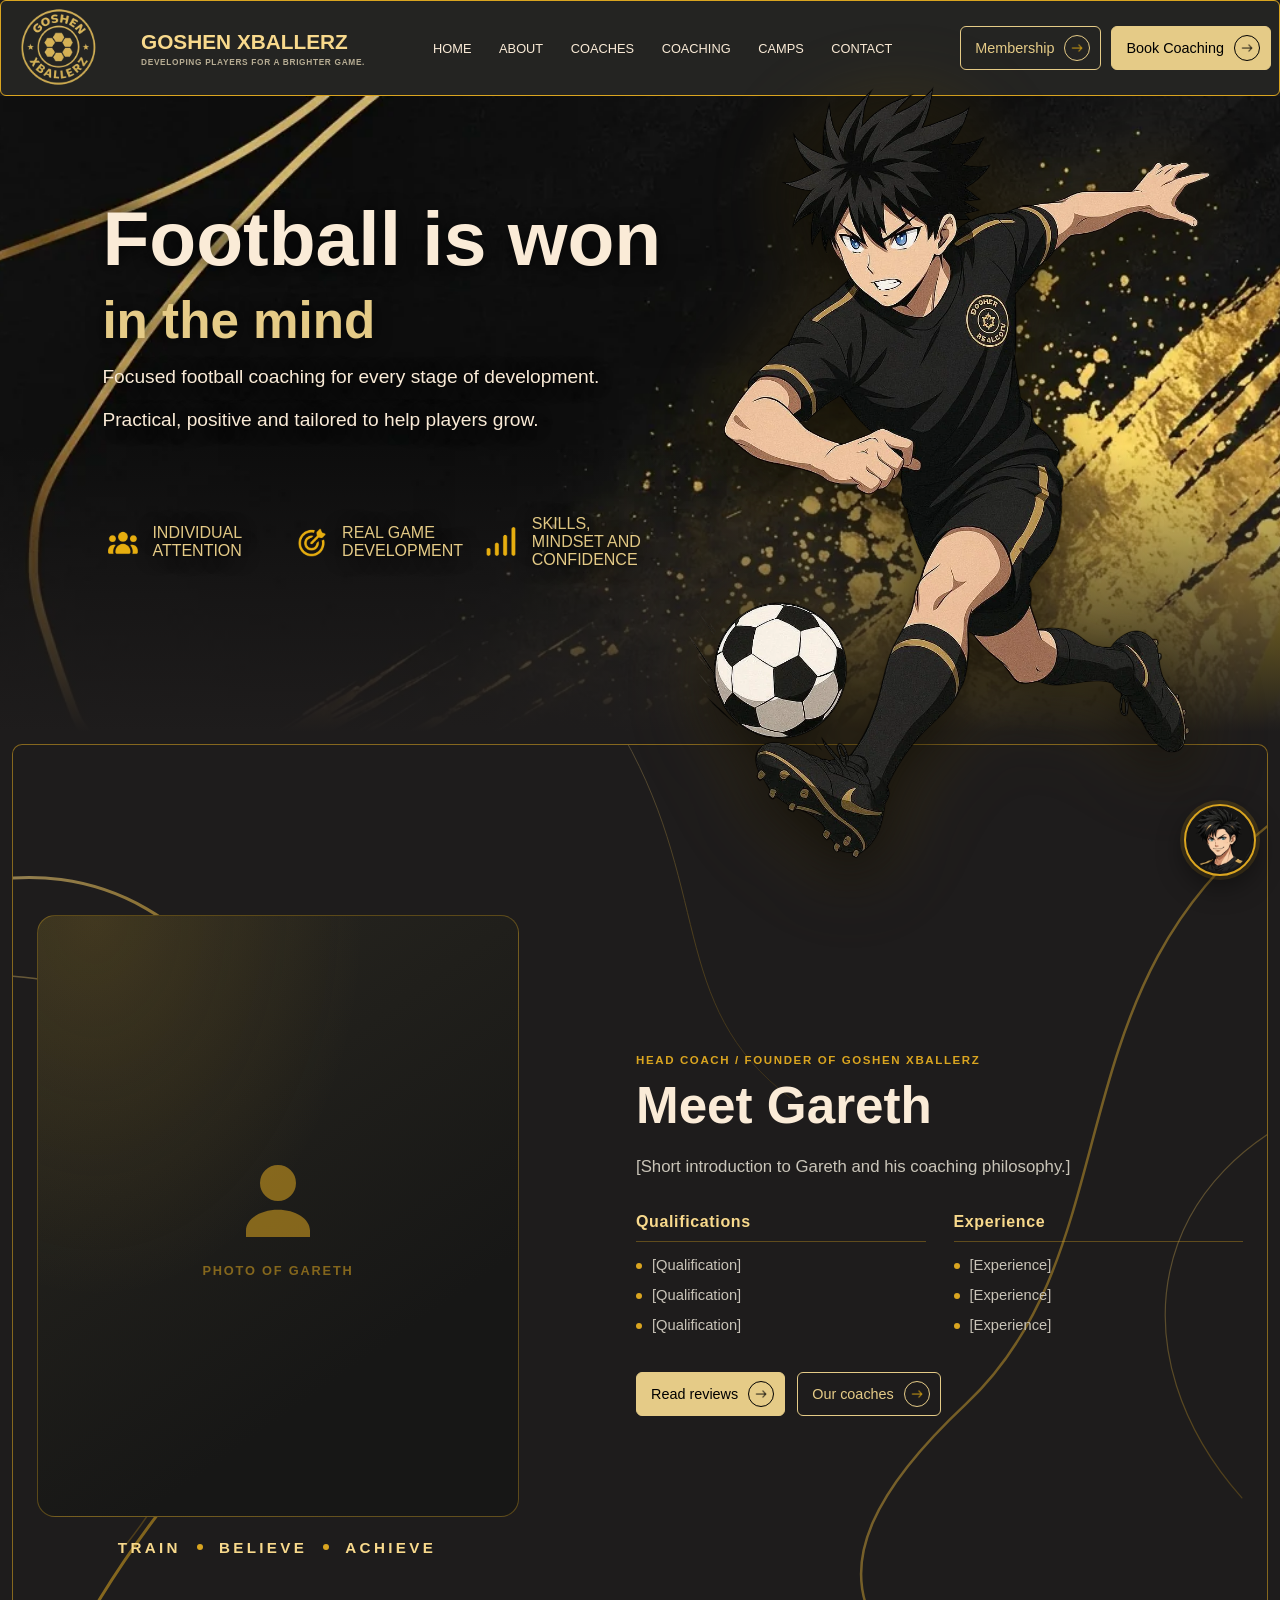
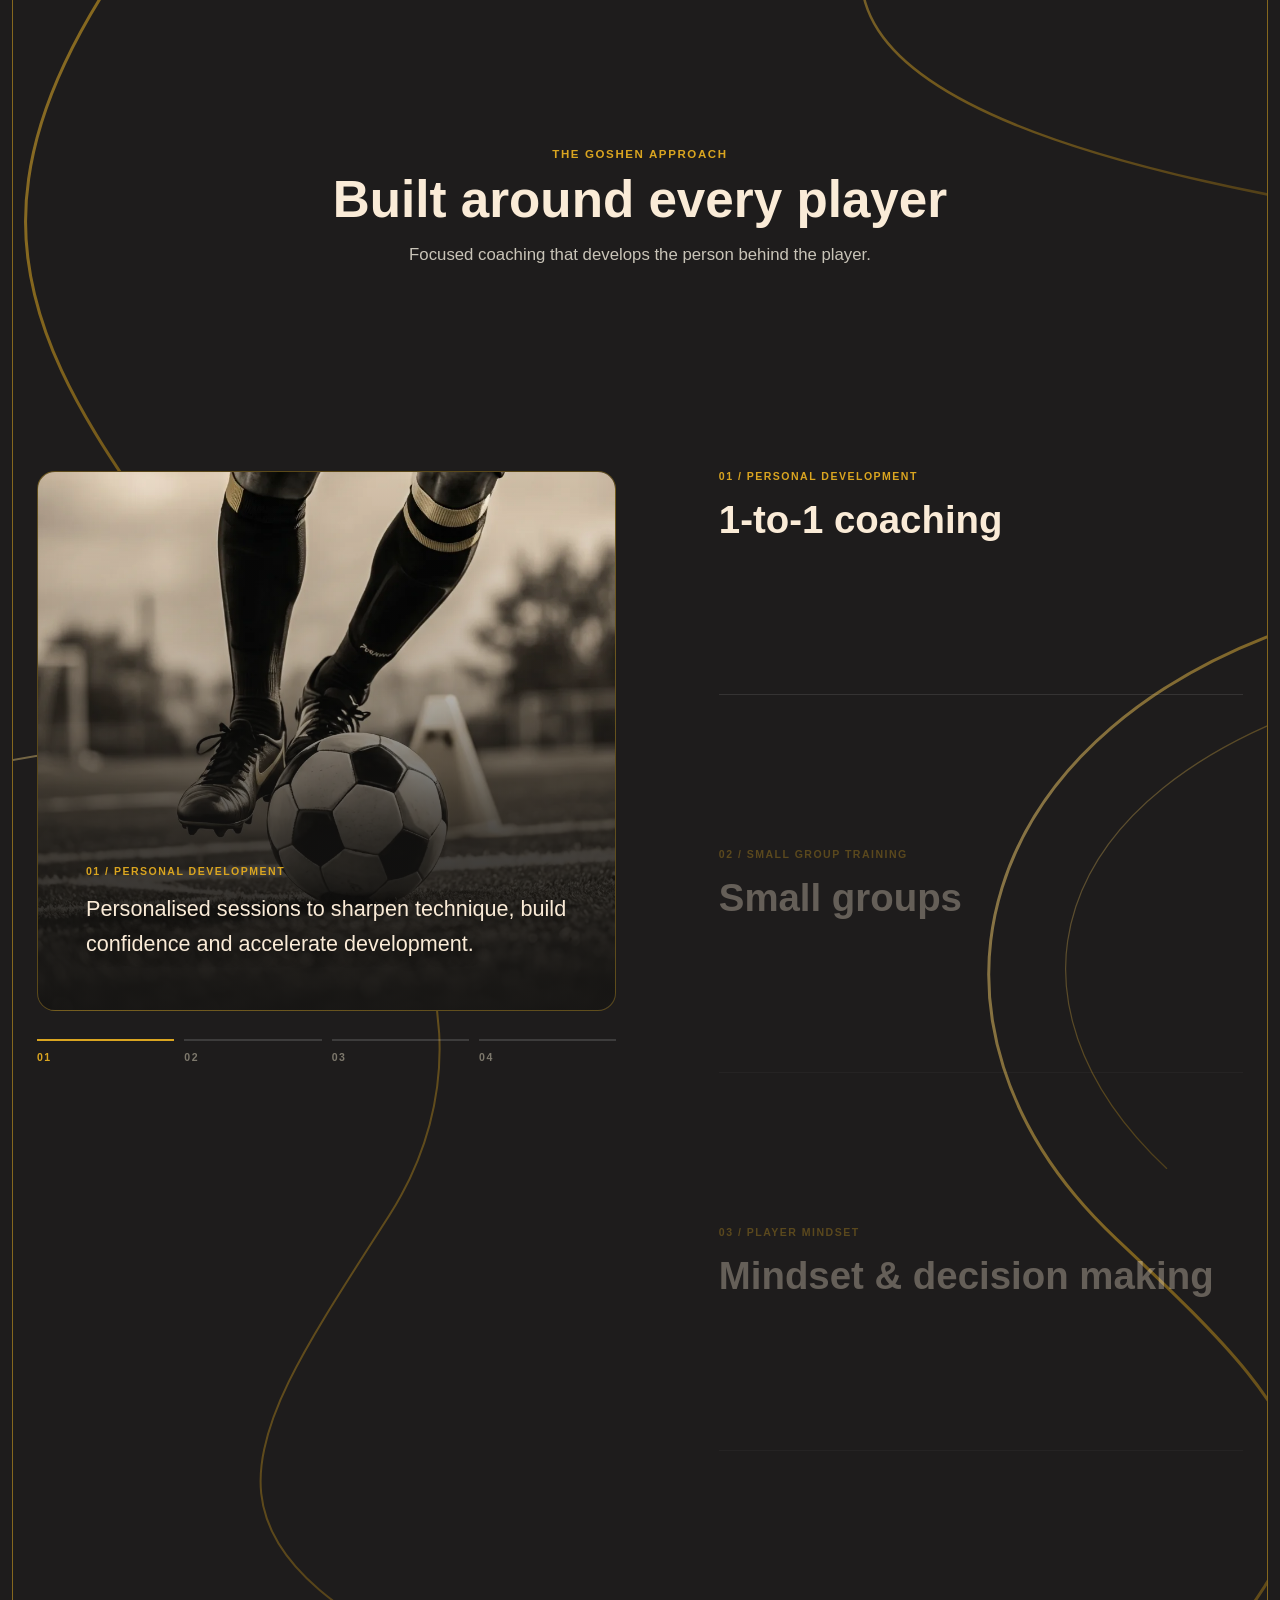
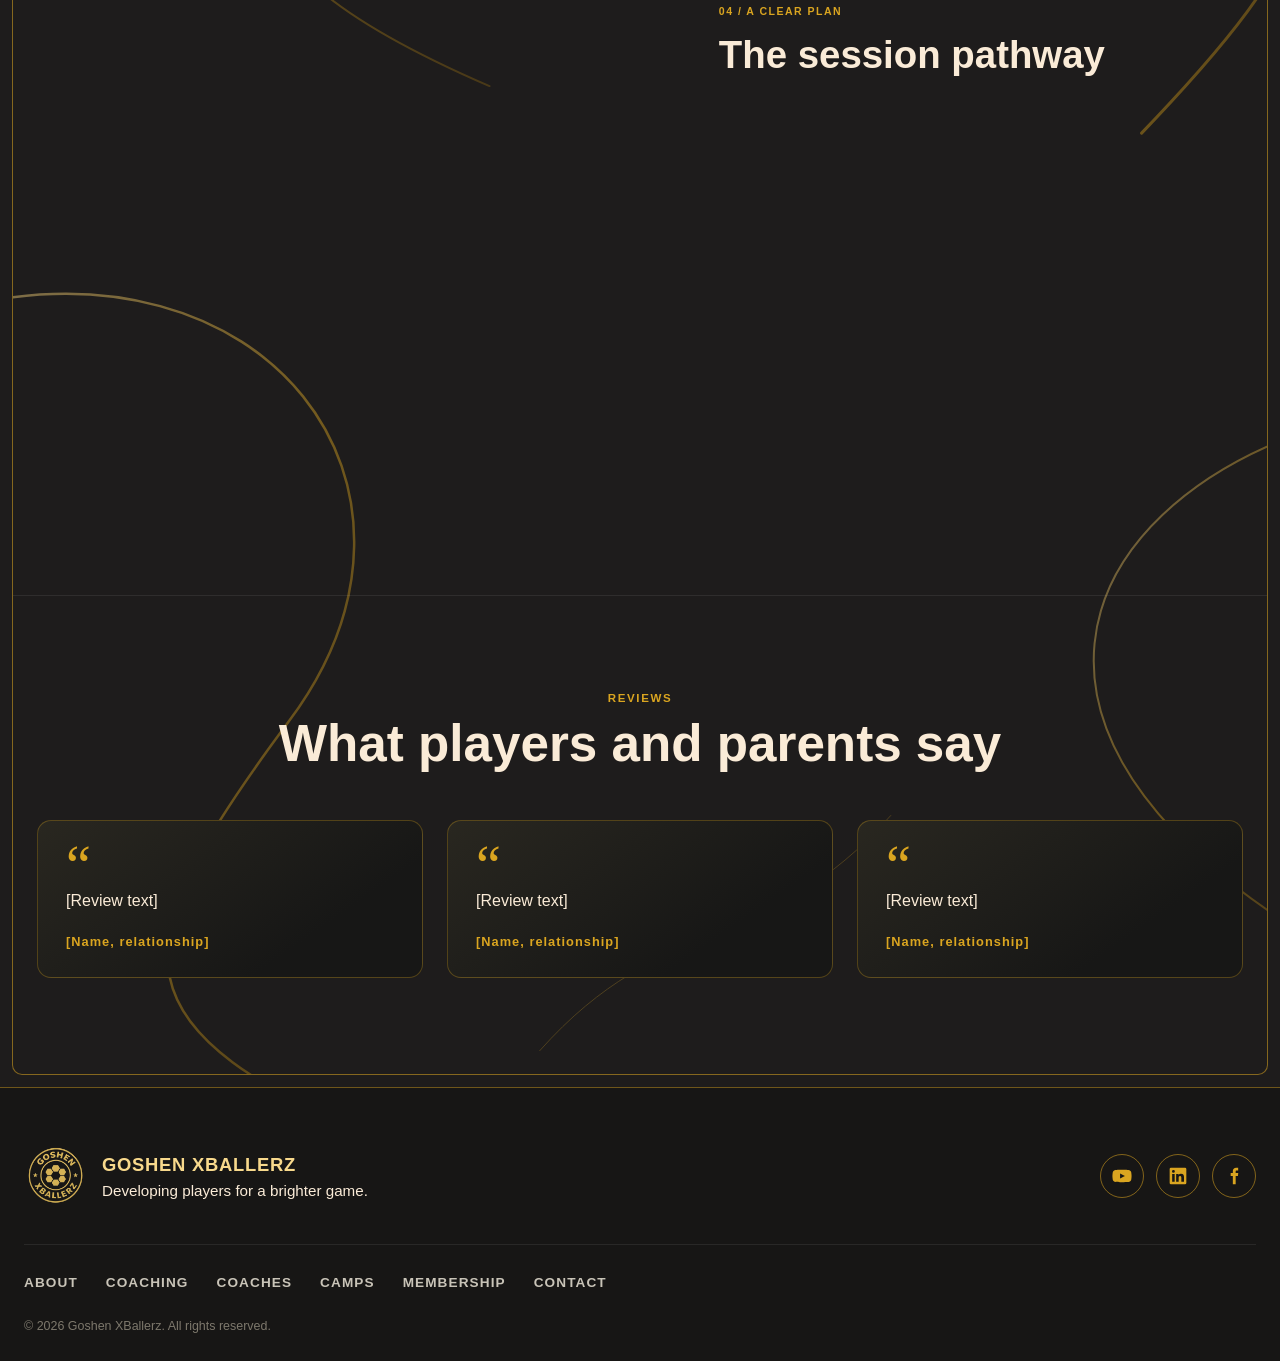
==== commit 849654b7: "comments" ====
--- a/index.html
+++ b/index.html
@@ -5,12 +5,16 @@
     <meta name="viewport" content="width=device-width, initial-scale=1.0">
     <title>Goshen XBallerz</title>
     <link rel="stylesheet" href="styles.css">
-    <script src="script.js" defer></script>
+    <script src="script.js" defer></script> <!-- all interactive features (pop-ups, FAQ, form…) -->
 </head>
 <body class="dark-body">
+    <!-- ===================== HEADER =====================
+         The same header is copied into every page (index, about, coaches,
+         contact). If you change a menu link or button, change it in ALL
+         pages. aria-current="page" marks the page you're on (gold underline). -->
     <header class="header">
         <button class="home-btn" type="button" aria-label="Go to home page" onclick="window.location.href='index.html'">
-        <img src="images/photo_2026-10-29_21.58.32-removebg-preview.png" alt="Goshen XBallerz logo" class="logo">
+        <img src="images/logo.webp" alt="Goshen XBallerz logo" class="logo">
         </button>
         <div class="header-brand">
             <h1 class="site-title">GOSHEN XBALLERZ</h1>
@@ -29,14 +33,16 @@
         <div class="header-actions">
             <a class="header-button" href="membership.html">
                 Membership
-                <span class="header-button-arrow"><img src="images/pngtree-vector-forward-icon-png-image_925823-removebg-preview.png" alt=""></span>
+                <span class="header-button-arrow"><img src="images/icon-arrow.webp" alt=""></span>
             </a>
             <a class="header-button header-button-primary" href="contact.html">
                 Book Coaching
-                <span class="header-button-arrow"><img src="images/pngtree-vector-forward-icon-png-image_925823-removebg-preview.png" alt=""></span>
+                <span class="header-button-arrow"><img src="images/icon-arrow.webp" alt=""></span>
             </a>
         </div>
     </header>
+
+    <!-- ===================== PAGE CONTENT ===================== -->
     <main class="navbar">
         <div class="title">
             <h1>Football is won</h1>
@@ -45,12 +51,12 @@
             <p>Practical, positive and tailored to help players grow.</p>
         </div>
         <div class="description">
-            <p class="1"><img src="images/Screenshot_30-10-2026_1541_fontawesome.com-removebg-preview.png" alt="Individual Attention"> INDIVIDUAL ATTENTION</p>
-            <p class="2"><img src="images/Screenshot_30-10-2026_15446_fontawesome.com-removebg-preview.png" alt="Real Game Development"> REAL GAME DEVELOPMENT</p>
-            <p class="3"><img src="images/Screenshot_30-10-2026_15553_fontawesome.com-removebg-preview.png" alt="Skills, Mindset and Confidence"> SKILLS, MINDSET AND CONFIDENCE </p>
+            <p><img src="images/icon-individual-attention.webp" alt="Individual Attention"> INDIVIDUAL ATTENTION</p>
+            <p><img src="images/icon-game-development.webp" alt="Real Game Development"> REAL GAME DEVELOPMENT</p>
+            <p><img src="images/icon-mindset.webp" alt="Skills, Mindset and Confidence"> SKILLS, MINDSET AND CONFIDENCE </p>
         </div>
         <button class="hero-player" type="button" aria-label="Learn about the Goshen XBallerz player" aria-haspopup="dialog" aria-controls="player-dialog">
-            <img src="images/WhatsApp Image 2026-10-30 at 16.03.52-Photoroom.png" alt="">
+            <img src="images/hero-player.webp" alt="">
         </button>
     </main>
     <dialog class="player-dialog" id="player-dialog" aria-labelledby="player-dialog-title">
@@ -122,11 +128,11 @@
                 <div class="coach-actions">
                     <a class="header-button header-button-primary coach-button" href="#reviews">
                         Read reviews
-                        <span class="header-button-arrow coach-button-arrow"><img src="images/pngtree-vector-forward-icon-png-image_925823-removebg-preview.png" alt=""></span>
+                        <span class="header-button-arrow coach-button-arrow"><img src="images/icon-arrow.webp" alt=""></span>
                     </a>
                     <a class="header-button coach-button" href="coaches.html">
                         Our coaches
-                        <span class="header-button-arrow"><img src="images/pngtree-vector-forward-icon-png-image_925823-removebg-preview.png" alt=""></span>
+                        <span class="header-button-arrow"><img src="images/icon-arrow.webp" alt=""></span>
                     </a>
                 </div>
             </div>
@@ -149,7 +155,7 @@
                     <p class="feature-number">01 / PERSONAL DEVELOPMENT</p>
                     <h3>1-to-1 coaching</h3>
                     <div class="feature-summary">
-                        <img class="feature-image" src="images/Gemini_Generated_Image_nqy04gnqy04gnqy0.jpeg" alt="Close-up of a player with the ball at their feet during a training drill" loading="lazy" decoding="async">
+                        <img class="feature-image" src="images/feature-one-to-one.webp" alt="Close-up of a player with the ball at their feet during a training drill" loading="lazy" decoding="async">
                         <p>Personalised sessions to sharpen technique, build confidence and accelerate development.</p>
                     </div>
                 </article>
@@ -157,7 +163,7 @@
                     <p class="feature-number">02 / SMALL GROUP TRAINING</p>
                     <h3>Small groups</h3>
                     <div class="feature-summary">
-                        <img class="feature-image" src="images/Gemini_Generated_Image_ujuqz6ujuqz6ujuq.jpeg" alt="Players working through a cone drill together in a small group" loading="lazy" decoding="async">
+                        <img class="feature-image" src="images/feature-small-groups.webp" alt="Players working through a cone drill together in a small group" loading="lazy" decoding="async">
                         <p>Focused, high-quality sessions in a small group environment with players of similar ability.</p>
                     </div>
                 </article>
@@ -165,7 +171,7 @@
                     <p class="feature-number">03 / PLAYER MINDSET</p>
                     <h3>Mindset &amp; decision making</h3>
                     <div class="feature-summary">
-                        <img class="feature-image" src="images/Gemini_Generated_Image_zhnrm2zhnrm2zhnr.jpeg" alt="A focused player looking out over the training ground" loading="lazy" decoding="async">
+                        <img class="feature-image" src="images/feature-mindset.webp" alt="A focused player looking out over the training ground" loading="lazy" decoding="async">
                         <p>Develop the thinking behind better decisions, composure and consistent performance.</p>
                     </div>
                 </article>
@@ -212,11 +218,13 @@
         </div>
     </section>
     </div>
+    <!-- ===================== FOOTER =====================
+         Same footer on every page – change it in ALL pages. -->
     <footer class="site-footer">
         <div class="footer-inner">
             <div class="footer-top">
                 <a class="footer-brand" href="index.html" aria-label="Goshen XBallerz home">
-                    <img src="images/photo_2026-10-29_21.58.32-removebg-preview.png" alt="" class="footer-logo">
+                    <img src="images/logo.webp" alt="" class="footer-logo">
                     <span>
                         <span class="footer-name">GOSHEN XBALLERZ</span>
                         <span class="footer-tagline">Developing players for a brighter game.</span>
--- a/styles.css
+++ b/styles.css
@@ -1,25 +1,71 @@
+/* =====================================================================
+   GOSHEN XBALLERZ – MAIN STYLESHEET (used by every page)
+   ---------------------------------------------------------------------
+   HOW THIS FILE IS ORGANISED (search for the "----------" headings):
+     1.  Colours & settings  (change the site's colours here)
+     2.  Page basics
+     3.  Header (logo, menu, Membership / Book Coaching buttons)
+     4.  Home page hero (big title + player) and player pop-up
+     5.  Home page "Built around every player" scroll section
+     6.  Page container with decorative gold lines
+     7.  Meet Gareth (home page)
+     8.  Reviews (home page)
+     9.  Popular questions (FAQ) widget – every page
+     10. About page
+     11. Footer – every page
+     12. Contact page
+     13. Compact sticky header – every page
+     14. Coaches page
+
+   SCREEN SIZES: each section ends with its own "@media (max-width: …)"
+   rules. 1000px = small laptops/tablets, 900px = tablets,
+   700px = phones. Edit those blocks to change the mobile layout.
+   ===================================================================== */
+
+/* ---------- 1. Colours & settings ----------
+   Change a value here and it updates everywhere it is used.
+   (Semi-transparent gold is written as rgba(218, 165, 32, 0.xx) –
+   218,165,32 is the same colour as --gold.) */
+:root{
+    --gold: goldenrod;                 /* main gold: borders, labels, icons */
+    --gold-light: rgb(229, 203, 135);  /* soft gold: buttons, sub-headings */
+    --gold-pale: rgb(248, 217, 140);   /* pale gold: names, small headings */
+    --gold-hover: #f0c44e;             /* bright gold when hovering buttons */
+    --cream: antiquewhite;             /* main heading / text colour */
+    --text-muted: #c9c4b8;             /* grey body text */
+    --bg-page: #1e1c1c;                /* dark page background */
+    --bg-darkest: #171615;             /* near-black (text on gold, etc.) */
+    --bg-popup: #242323;               /* pop-up and speech-bubble background */
+    --card-gradient: linear-gradient(145deg, #292720, #171716 72%); /* dark card background */
+    --page-width: min(1240px, calc(100% - 48px)); /* max content width on desktop */
+    --font: Arial, Helvetica, sans-serif;
+}
+
+/* ---------- 2. Page basics ---------- */
 body{
     background-color:black;
-    color: goldenrod;
-    font-family: Arial, Helvetica, sans-serif;
+    color: var(--gold);
+    font-family: var(--font);
     margin: 0;
     padding: 0;
 }
+
+/* ---------- 3. Header (top of every page) ---------- */
 .header{
     position: relative;
     z-index: 4;
     background-color: rgb(36, 36, 34);
-    border: 1px solid goldenrod;
+    border: 1px solid var(--gold);
     border-radius: 6px;
     box-sizing: border-box;
     width: 100%;
     min-height: 84px;
     padding: 2px 8px;
-    color: rgb(248, 217, 140);
+    color: var(--gold-pale);
     display: flex;
     align-items: center;
     gap: clamp(12px, 2.5vw, 32px);
-    font-family: Arial, Helvetica, sans-serif;
+    font-family: var(--font);
 }
 .header-brand{
     flex-shrink: 0;
@@ -60,7 +106,7 @@
 .header ul li a{
     display: inline-block;
     position: relative;
-    color:antiquewhite;
+    color: var(--cream);
     text-decoration: none;
 }
 .header ul li a::after{
@@ -78,38 +124,7 @@
 .header ul li a:hover::after,
 .header ul li a:focus-visible::after{
     transform: scaleX(1);
-    color: rgb(229, 203, 135);
-}
-.description{
-    position: relative;
-    z-index: 2;
-    color: rgb(229, 203, 135);
-    width: 100%;
-    max-width: 52%;
-    text-shadow: 0 2px 18px rgba(0, 0, 0, 0.75);
-    display: grid;
-    grid-template-columns: 1fr 1fr 1fr;
-    gap: 10px;
-}
-.description p{
-    margin: 0;
-    display: flex;
-    align-items: center;
-    gap: 10px;
-    padding: 60px 0;
-    transition: all 160ms ease;
-}
-.description p:hover{
-    text-shadow: 0 2px 18px rgba(0, 0, 0, 0.75), 0 0 8px rgba(218, 165, 32, 0.55);
-    scale: 1.05;
-}
-.description p img{
-    flex: 0 0 30px;
-    width: 40px;
-    height: 40px;
-    object-fit: contain;
-    object-position: center;
-    filter: brightness(0) saturate(100%) invert(67%) sepia(82%) saturate(600%) hue-rotate(358deg) brightness(95%) contrast(90%);
+    color: var(--gold-light);
 }
 .home-btn{
     height: 90px;
@@ -139,10 +154,10 @@
     flex-shrink: 0;
 }
 .header-button{
-    border: 1px solid rgb(229, 203, 135);
+    border: 1px solid var(--gold-light);
     border-radius: 6px;
     padding: 8px 10px 8px 14px;
-    color: rgb(229, 203, 135);
+    color: var(--gold-light);
     font-size: 0.9em;
     text-decoration: none;
     white-space: nowrap;
@@ -152,14 +167,14 @@
     transition: background-color 160ms ease, color 160ms ease, transform 160ms ease;
 }
 .header-button-primary{
-    background-color: rgb(229, 203, 135);
+    background-color: var(--gold-light);
     color: black;
 }
 .header-button-arrow{
     width: 26px;
     height: 26px;
     box-sizing: border-box;
-    border: 1px solid rgb(229, 203, 135);
+    border: 1px solid var(--gold-light);
     border-radius: 50%;
     display: grid;
     place-items: center;
@@ -178,7 +193,7 @@
 }
 .header-button:hover,
 .header-button:focus-visible{
-    background-color: #f0c44e;
+    background-color: var(--gold-hover);
     color: black;
     transform: scale(1.05);
 }
@@ -190,7 +205,18 @@
 .header-button:focus-visible .header-button-arrow img{
     filter: brightness(0);
 }
-
+/* Current page in the main menu: keep it highlighted and underlined */
+.header ul li a[aria-current="page"]{
+    color: var(--gold-light);
+}
+.header ul li a[aria-current="page"]::after{
+    transform: scaleX(1);
+}
+
+/* ---------- 4. Home page hero ----------
+   .navbar = the gold hero area with the big title. .hero-player = the
+   clickable player image; .player-dialog = the pop-up it opens
+   (the coaches page re-uses .player-dialog for coach profiles). */
 .navbar{
     position: relative;
     box-sizing: border-box;
@@ -201,8 +227,8 @@
     align-items: flex-start;
     gap: 20px;
     overflow: visible;
-    background-color: #1e1c1c;
-    background-image: url("images/Gemini_Generated_Image_697l0i697l0i697l.jpeg");
+    background-color: var(--bg-page);
+    background-image: url("images/hero-background.webp");
     background-position: center;
     background-size: cover;
     background-repeat: no-repeat;
@@ -222,7 +248,7 @@
         to bottom,
         rgba(30, 28, 28, 0) 0%,
         rgba(30, 28, 28, 0.6) 55%,
-        #1e1c1c 100%
+        var(--bg-page) 100%
     );
 }
 .title{
@@ -233,13 +259,13 @@
 }
 .title h1{
     margin: 0 0 12px;
-    color: antiquewhite;
+    color: var(--cream);
     font-size: clamp(2.5rem, 6vw, 5.5rem);
     line-height: 1.05;
 }
 .title h2{
     margin: 0;
-    color:rgb(229, 203, 135);
+    color: var(--gold-light);
     font-size: clamp(1.75rem, 4vw, 3.5rem);
     font-weight: 700;
 }
@@ -247,7 +273,39 @@
     margin: 12px 0 0;
     font-size: clamp(1rem, 2vw, 1.2rem);
     line-height: 1.6;
-    color:antiquewhite;
+    color: var(--cream);
+}
+/* The three icon + text points under the hero title */
+.description{
+    position: relative;
+    z-index: 2;
+    color: var(--gold-light);
+    width: 100%;
+    max-width: 52%;
+    text-shadow: 0 2px 18px rgba(0, 0, 0, 0.75);
+    display: grid;
+    grid-template-columns: 1fr 1fr 1fr;
+    gap: 10px;
+}
+.description p{
+    margin: 0;
+    display: flex;
+    align-items: center;
+    gap: 10px;
+    padding: 60px 0;
+    transition: all 160ms ease;
+}
+.description p:hover{
+    text-shadow: 0 2px 18px rgba(0, 0, 0, 0.75), 0 0 8px rgba(218, 165, 32, 0.55);
+    scale: 1.05;
+}
+.description p img{
+    flex: 0 0 30px;
+    width: 40px;
+    height: 40px;
+    object-fit: contain;
+    object-position: center;
+    filter: brightness(0) saturate(100%) invert(67%) sepia(82%) saturate(600%) hue-rotate(358deg) brightness(95%) contrast(90%);
 }
 .hero-player{
     position: absolute;
@@ -280,12 +338,10 @@
 }
 .hero-player:hover img{
     transform: scale(1.010);
-}
-.hero-player:hover img{
     filter: drop-shadow(0 18px 28px rgba(0, 0, 0, 0.65)) drop-shadow(0 0 20px rgba(218, 165, 32, 0.55));
 }
 .hero-player:focus-visible{
-    outline: 3px solid goldenrod;
+    outline: 3px solid var(--gold);
     outline-offset: 6px;
 }
 .player-dialog{
@@ -294,10 +350,10 @@
     box-sizing: border-box;
     margin: auto;
     padding: 0;
-    border: 1px solid goldenrod;
+    border: 1px solid var(--gold);
     border-radius: 12px;
-    color: antiquewhite;
-    background: #242323;
+    color: var(--cream);
+    background: var(--bg-popup);
     box-shadow: 0 24px 80px rgba(0, 0, 0, 0.65);
 }
 .player-dialog::backdrop{
@@ -307,18 +363,18 @@
 .player-dialog-content{
     position: relative;
     padding: 34px 30px 30px;
-    border-top: 4px solid goldenrod;
+    border-top: 4px solid var(--gold);
 }
 .player-dialog-label{
     margin: 0 0 10px;
-    color: goldenrod;
+    color: var(--gold);
     font-size: 0.75rem;
     font-weight: 700;
     letter-spacing: 0.08em;
 }
 .player-dialog h2{
     margin: 0 0 12px;
-    color: antiquewhite;
+    color: var(--cream);
     font-size: 1.8rem;
 }
 .player-dialog-content > p:last-child{
@@ -338,7 +394,7 @@
     padding: 0;
     border: 1px solid rgba(218, 165, 32, 0.65);
     border-radius: 50%;
-    color: goldenrod;
+    color: var(--gold);
     background: rgba(218, 165, 32, 0.1);
     font-size: 1.5rem;
     line-height: 1;
@@ -347,19 +403,22 @@
 }
 .player-dialog-close:hover,
 .player-dialog-close:focus-visible{
-    color: #171615;
-    background: goldenrod;
+    color: var(--bg-darkest);
+    background: var(--gold);
     transform: rotate(90deg);
 }
 .player-dialog-close:focus-visible{
-    outline: 2px solid antiquewhite;
+    outline: 2px solid var(--cream);
     outline-offset: 3px;
 }
+/* ---------- 5. Home page "Built around every player" scroll section ----------
+   Desktop: sticky panel on the left (filled by script.js) + list of steps
+   on the right. Phones: just the list, each step shows its own image. */
 .content{
     position: relative;
     z-index: 4;
     box-sizing: border-box;
-    width: min(1240px, calc(100% - 48px));
+    width: var(--page-width);
     margin: 72px auto 96px;
 }
 /* Full-width dark band; content stays within 1240px */
@@ -375,9 +434,8 @@
     text-align: center;
 }
 .feature-eyebrow,
-.feature-number,
-.visual-kicker{
-    color: goldenrod;
+.feature-number{
+    color: var(--gold);
     font-size: 0.72rem;
     font-weight: 700;
     letter-spacing: 0.14em;
@@ -387,13 +445,13 @@
 }
 .feature-intro h2{
     margin: 0;
-    color: antiquewhite;
+    color: var(--cream);
     font-size: clamp(2rem, 4vw, 3.25rem);
     line-height: 1.1;
 }
 .feature-intro > p:last-child{
     margin: 14px 0 0;
-    color: #c9c4b8;
+    color: var(--text-muted);
     font-size: 1.05rem;
     line-height: 1.6;
 }
@@ -421,7 +479,7 @@
     border-radius: 18px;
     background:
         radial-gradient(ellipse at 12% 0%, rgba(218, 165, 32, 0.14), transparent 45%),
-        linear-gradient(145deg, #292720, #171716 72%);
+        var(--card-gradient);
     overflow: hidden;
 }
 .feature-description-panel{
@@ -433,7 +491,7 @@
     display: flex;
     flex-direction: column;
     justify-content: center;
-    color: #c9c4b8;
+    color: var(--text-muted);
     opacity: 0;
     visibility: hidden;
     transform: translateY(10px);
@@ -483,7 +541,7 @@
 .feature-description-panel > p:not(.feature-number){
     max-width: 520px;
     margin: 0;
-    color: antiquewhite;
+    color: var(--cream);
     font-size: clamp(1.1rem, 1.8vw, 1.35rem);
     line-height: 1.65;
 }
@@ -505,8 +563,8 @@
     transition: color 280ms ease, border-color 280ms ease;
 }
 .feature-progress li.is-active{
-    border-top-color: goldenrod;
-    color: goldenrod;
+    border-top-color: var(--gold);
+    color: var(--gold);
 }
 .pathway-list{
     display: grid;
@@ -529,295 +587,6 @@
     color: #aaa597;
     font-size: 0.74rem;
     line-height: 1.4;
-}
-.feature-display{
-    box-sizing: border-box;
-    min-height: 390px;
-    padding: 16px;
-    overflow: hidden;
-    border: 1px solid rgba(218, 165, 32, 0.45);
-    border-radius: 18px;
-    background:
-        radial-gradient(ellipse at 12% 0%, rgba(218, 165, 32, 0.12), transparent 42%),
-        linear-gradient(145deg, #292720, #171716 72%);
-    box-shadow: 0 24px 64px rgba(0, 0, 0, 0.38);
-}
-.feature-display-topbar,
-.feature-display-footer{
-    display: flex;
-    align-items: center;
-    justify-content: space-between;
-    gap: 10px;
-    color: #a9a394;
-    font-size: 0.62rem;
-    font-weight: 700;
-    letter-spacing: 0.1em;
-}
-.feature-display-mark{
-    display: grid;
-    width: 30px;
-    height: 30px;
-    place-items: center;
-    border-radius: 9px;
-    color: #161512;
-    background: goldenrod;
-    font-size: 0.76rem;
-    letter-spacing: 0;
-}
-.feature-display-status{
-    color: #90ca81;
-    font-size: 0.56rem;
-}
-.feature-visual-stage{
-    position: relative;
-    min-height: 302px;
-    margin: 18px 0 14px;
-    padding: 20px;
-    overflow: hidden;
-    border: 1px solid rgba(255, 255, 255, 0.08);
-    border-radius: 13px;
-    background: rgba(9, 9, 8, 0.42);
-}
-.feature-visual-panel{
-    position: absolute;
-    inset: 20px;
-    color: #f2eee3;
-    opacity: 0;
-    visibility: hidden;
-    transform: translateY(10px);
-    transition: opacity 320ms ease, transform 320ms ease, visibility 320ms;
-}
-.feature-visual-panel.is-active{
-    opacity: 1;
-    visibility: visible;
-    transform: translateY(0);
-}
-.visual-kicker{
-    margin: 0 0 10px;
-    font-size: 0.62rem;
-}
-.feature-visual-panel > h3{
-    margin: 0 0 20px;
-    color: #fffaf0;
-    font-size: clamp(1.25rem, 2.4vw, 1.8rem);
-}
-.visual-player-row,
-.visual-session-step,
-.visual-reflection{
-    display: flex;
-    align-items: center;
-    gap: 12px;
-    padding: 12px;
-    border: 1px solid rgba(255, 255, 255, 0.09);
-    border-radius: 10px;
-    background: rgba(255, 255, 255, 0.045);
-}
-.visual-player-avatar,
-.visual-reflection-icon{
-    display: grid;
-    flex: 0 0 38px;
-    width: 38px;
-    height: 38px;
-    place-items: center;
-    border-radius: 50%;
-    color: #1c1910;
-    background: #d7b45b;
-    font-size: 0.75rem;
-    font-weight: 700;
-}
-.visual-player-row > span:nth-child(2),
-.visual-session-step > span:nth-child(2),
-.visual-reflection > span:nth-child(2){
-    display: grid;
-    flex: 1;
-    gap: 3px;
-}
-.visual-player-row strong,
-.visual-session-step strong,
-.visual-reflection strong{
-    font-size: 0.78rem;
-}
-.visual-player-row small,
-.visual-session-step small,
-.visual-reflection small{
-    color: #aaa597;
-    font-size: 0.68rem;
-}
-.visual-tag{
-    padding: 5px 8px;
-    border-radius: 99px;
-    color: #e6ca82;
-    background: rgba(218, 165, 32, 0.13);
-    font-size: 0.6rem;
-    font-weight: 700;
-    white-space: nowrap;
-}
-.visual-progress-label{
-    display: flex;
-    justify-content: space-between;
-    margin: 13px 2px 6px;
-    color: #c9c4b8;
-    font-size: 0.7rem;
-}
-.visual-progress-label strong{
-    color: #e9cd7d;
-}
-.visual-progress{
-    height: 6px;
-    overflow: hidden;
-    border-radius: 99px;
-    background: rgba(255, 255, 255, 0.1);
-}
-.visual-progress span{
-    display: block;
-    height: 100%;
-    border-radius: inherit;
-    background: linear-gradient(90deg, #b88a25, #f2d47f);
-}
-.visual-note{
-    display: flex;
-    justify-content: space-between;
-    gap: 10px;
-    margin: 16px 0 0;
-    color: #aaa597;
-    font-size: 0.66rem;
-}
-.visual-note strong{
-    color: #eee8d8;
-    font-weight: 600;
-    text-align: right;
-}
-.visual-session-step{
-    margin: 9px 0;
-}
-.visual-session-step > span:first-child{
-    color: #b7ad94;
-    font-size: 0.72rem;
-}
-.visual-session-step > b{
-    color: #c9c4b8;
-    font-size: 0.65rem;
-    white-space: nowrap;
-}
-.visual-session-step.is-current{
-    border-color: rgba(218, 165, 32, 0.55);
-    background: rgba(218, 165, 32, 0.09);
-}
-.visual-session-step.is-current > span:first-child{
-    color: goldenrod;
-}
-.visual-pitch{
-    position: relative;
-    height: 166px;
-    overflow: hidden;
-    border: 1px solid rgba(218, 165, 32, 0.42);
-    border-radius: 10px;
-    background:
-        linear-gradient(90deg, transparent 49.7%, rgba(232, 214, 157, 0.24) 50%, transparent 50.3%),
-        radial-gradient(ellipse at center, transparent 20%, rgba(232, 214, 157, 0.24) 20.4%, transparent 20.8%),
-        repeating-linear-gradient(90deg, #34452e 0 12.5%, #3c5034 12.5% 25%);
-}
-.visual-pitch::before,
-.visual-pitch::after{
-    position: absolute;
-    top: 0;
-    bottom: 0;
-    width: 11%;
-    border: 1px solid rgba(232, 214, 157, 0.24);
-    content: "";
-}
-.visual-pitch::before{ left: -1px; }
-.visual-pitch::after{ right: -1px; }
-.pitch-player,
-.pitch-ball{
-    position: absolute;
-    z-index: 1;
-    display: grid;
-    width: 27px;
-    height: 27px;
-    place-items: center;
-    border-radius: 50%;
-    color: #1c1910;
-    background: #f0d47f;
-    font-size: 0.65rem;
-    font-weight: 700;
-    box-shadow: 0 2px 6px rgba(0, 0, 0, 0.35);
-}
-.pitch-one{ top: 19%; left: 23%; }
-.pitch-two{ top: 56%; left: 41%; }
-.pitch-three{ top: 22%; left: 66%; }
-.pitch-four{ top: 63%; left: 77%; }
-.pitch-ball{
-    top: 47%;
-    left: 54%;
-    width: 10px;
-    height: 10px;
-    background: white;
-}
-.pitch-pass{
-    position: absolute;
-    top: 47%;
-    left: 28%;
-    width: 31%;
-    border-top: 2px dashed rgba(255, 242, 195, 0.8);
-    transform: rotate(24deg);
-    transform-origin: left;
-}
-.visual-match-caption{
-    display: flex;
-    align-items: center;
-    justify-content: space-between;
-    margin-top: 12px;
-}
-.visual-match-caption > span:first-child{
-    display: grid;
-    gap: 2px;
-}
-.visual-match-caption strong{
-    color: #f4eddd;
-    font-size: 0.8rem;
-}
-.visual-match-caption small{
-    color: #aaa597;
-    font-size: 0.68rem;
-}
-.visual-reflection{
-    min-height: 74px;
-    border-color: rgba(218, 165, 32, 0.3);
-    background: linear-gradient(120deg, rgba(218, 165, 32, 0.1), rgba(255, 255, 255, 0.035));
-}
-.visual-reflection-icon{
-    color: #f0d47f;
-    background: rgba(218, 165, 32, 0.15);
-    font-size: 1.15rem;
-}
-.visual-mood{
-    display: grid;
-    grid-template-columns: repeat(3, 1fr);
-    gap: 8px;
-    margin-top: 14px;
-}
-.visual-mood span{
-    padding: 9px 4px;
-    border: 1px solid rgba(255, 255, 255, 0.1);
-    border-radius: 8px;
-    color: #ddd4bd;
-    font-size: 0.58rem;
-    text-align: center;
-}
-.visual-mood span:nth-child(2){
-    border-color: rgba(218, 165, 32, 0.5);
-    color: #f0d47f;
-    background: rgba(218, 165, 32, 0.08);
-}
-.feature-display-footer{
-    font-size: 0.54rem;
-}
-.feature-visual-caption{
-    margin: 14px 0 0;
-    color: #9e988b;
-    font-size: 0.78rem;
-    text-align: center;
 }
 .feature-list{
     min-width: 0;
@@ -850,7 +619,7 @@
 }
 .feature-copy h3{
     margin: 0;
-    color: antiquewhite;
+    color: var(--cream);
     font-size: clamp(1.75rem, 3vw, 2.65rem);
     line-height: 1.12;
 }
@@ -872,9 +641,7 @@
     font-size: 1rem;
     line-height: 1.75;
 }
-.feature-mobile-visual{
-    display: none;
-}
+/* Hero player slides in from the right when the home page loads */
 @keyframes player-enter{
     from{
         opacity: 0;
@@ -886,6 +653,7 @@
     }
 }
 
+/* Header on tablets: menu moves onto its own line */
 @media (max-width: 1000px){
     .header{
         flex-wrap: wrap;
@@ -906,6 +674,7 @@
     }
 }
 
+/* Header + home hero + scroll section on phones */
 @media (max-width: 700px){
     .header{
         min-height: 0;
@@ -960,9 +729,6 @@
     .header ul li{
         font-size: 0.75em;
     }
-}
-
-@media (max-width: 700px){
     .navbar{
         min-height: 480px;
         align-items: stretch;
@@ -1091,8 +857,7 @@
 
 }
 
-/* ---------- Meet Gareth ---------- */
-/* ---------- Page container below the hero ----------
+/* ---------- 6. Page container below the hero ----------
    Wraps the coach intro, features and reviews in one gold-edged panel with
    decorative gold lines behind the content (like the hero artwork).
    overflow: clip (not hidden) so the sticky feature panel keeps working. */
@@ -1101,7 +866,7 @@
     margin: 12px;
     border: 1px solid rgba(218, 165, 32, 0.55);
     border-radius: 10px;
-    background-color: #1e1c1c;
+    background-color: var(--bg-page);
     overflow: clip;
 }
 .page-lines{
@@ -1125,6 +890,7 @@
     }
 }
 
+/* ---------- 7. Meet Gareth (home page) ---------- */
 .coach-intro{
     position: relative;
     z-index: 2;
@@ -1133,7 +899,7 @@
 }
 .coach-inner{
     box-sizing: border-box;
-    width: min(1240px, calc(100% - 48px));
+    width: var(--page-width);
     margin: 0 auto;
     display: grid;
     grid-template-columns: minmax(0, 0.9fr) minmax(0, 1.1fr);
@@ -1153,7 +919,7 @@
     border-radius: 18px;
     background:
         radial-gradient(ellipse at 12% 0%, rgba(218, 165, 32, 0.14), transparent 45%),
-        linear-gradient(145deg, #292720, #171716 72%);
+        var(--card-gradient);
 }
 .coach-photo img{
     display: block;
@@ -1180,14 +946,14 @@
 }
 .coach-copy h2{
     margin: 0;
-    color: antiquewhite;
+    color: var(--cream);
     font-size: clamp(2rem, 4vw, 3.25rem);
     line-height: 1.1;
 }
 .coach-lead{
     max-width: 520px;
     margin: 18px 0 0;
-    color: #c9c4b8;
+    color: var(--text-muted);
     font-size: 1.05rem;
     line-height: 1.7;
 }
@@ -1201,7 +967,7 @@
     margin: 0 0 12px;
     padding-bottom: 10px;
     border-bottom: 1px solid rgba(218, 165, 32, 0.35);
-    color: rgb(248, 217, 140);
+    color: var(--gold-pale);
     font-size: 1rem;
     letter-spacing: 0.04em;
 }
@@ -1215,7 +981,7 @@
 .coach-detail li{
     position: relative;
     padding-left: 16px;
-    color: #c9c4b8;
+    color: var(--text-muted);
     font-size: 0.92rem;
     line-height: 1.5;
 }
@@ -1227,7 +993,7 @@
     width: 6px;
     height: 6px;
     border-radius: 50%;
-    background: goldenrod;
+    background: var(--gold);
 }
 .coach-motto{
     display: flex;
@@ -1235,7 +1001,7 @@
     align-items: center;
     gap: 16px;
     margin: 22px 0 0;
-    color: rgb(248, 217, 140);
+    color: var(--gold-pale);
     font-size: 0.95rem;
     font-weight: 700;
     letter-spacing: 0.22em;
@@ -1246,7 +1012,7 @@
     height: 6px;
     flex: 0 0 6px;
     border-radius: 50%;
-    background: goldenrod;
+    background: var(--gold);
 }
 .coach-actions{
     display: flex;
@@ -1261,7 +1027,7 @@
     filter: brightness(0);
 }
 
-/* ---------- Reviews ---------- */
+/* ---------- 8. Reviews (home page) ---------- */
 .reviews{
     position: relative;
     z-index: 2;
@@ -1271,13 +1037,13 @@
 }
 .reviews-inner{
     box-sizing: border-box;
-    width: min(1240px, calc(100% - 48px));
+    width: var(--page-width);
     margin: 0 auto;
     text-align: center;
 }
 .reviews-inner h2{
     margin: 0;
-    color: antiquewhite;
+    color: var(--cream);
     font-size: clamp(2rem, 4vw, 3.25rem);
     line-height: 1.1;
 }
@@ -1298,21 +1064,21 @@
     padding: 28px;
     border: 1px solid rgba(218, 165, 32, 0.3);
     border-radius: 14px;
-    background: linear-gradient(145deg, #292720, #171716 72%);
+    background: var(--card-gradient);
 }
 .review-card blockquote{
     margin: 0;
 }
 .review-card blockquote p{
     margin: 0;
-    color: antiquewhite;
+    color: var(--cream);
     font-size: 1rem;
     line-height: 1.7;
 }
 .review-card blockquote p::before{
     content: "\201C";
     display: block;
-    color: goldenrod;
+    color: var(--gold);
     font-family: Georgia, "Times New Roman", serif;
     font-size: 3.5rem;
     line-height: 0.6;
@@ -1320,7 +1086,7 @@
 }
 .review-author{
     margin: 0;
-    color: goldenrod;
+    color: var(--gold);
     font-size: 0.8rem;
     font-weight: 700;
     letter-spacing: 0.08em;
@@ -1388,7 +1154,7 @@
     }
 }
 
-/* ---------- Popular questions widget (every page) ----------
+/* ---------- 9. Popular questions (FAQ) widget – every page ----------
    Fixed to the viewport, so it never moves or pushes page content. */
 .faq-widget{
     position: fixed;
@@ -1399,15 +1165,15 @@
     flex-direction: column;
     align-items: flex-end;
     gap: 14px;
-    font-family: Arial, Helvetica, sans-serif;
+    font-family: var(--font);
 }
 .faq-widget-button{
     width: 72px;
     height: 72px;
     padding: 0;
-    border: 2px solid goldenrod;
+    border: 2px solid var(--gold);
     border-radius: 50%;
-    background: #171615 url("images/Confident Spiky-Haired Anime Avatar-Photoroom.png") center / cover no-repeat;
+    background: var(--bg-darkest) url("images/faq-avatar.webp") center / cover no-repeat;
     box-shadow: 0 10px 28px rgba(0, 0, 0, 0.45), 0 0 0 4px rgba(218, 165, 32, 0.18);
     cursor: pointer;
     transition: transform 180ms ease, box-shadow 180ms ease;
@@ -1424,10 +1190,10 @@
     bottom: 20px;
     margin: 0;
     padding: 10px 16px;
-    border: 1px solid goldenrod;
+    border: 1px solid var(--gold);
     border-radius: 18px 18px 4px 18px;
-    background: #242323;
-    color: antiquewhite;
+    background: var(--bg-popup);
+    color: var(--cream);
     font-size: 0.95rem;
     font-weight: 700;
     white-space: nowrap;
@@ -1446,7 +1212,7 @@
     display: none;
 }
 .faq-widget-button:focus-visible{
-    outline: 3px solid antiquewhite;
+    outline: 3px solid var(--cream);
     outline-offset: 4px;
 }
 .faq-popup{
@@ -1455,10 +1221,10 @@
     flex-direction: column;
     width: min(400px, calc(100vw - 32px));
     max-height: min(560px, calc(100vh - 140px));
-    border: 1px solid goldenrod;
-    border-top: 4px solid goldenrod;
+    border: 1px solid var(--gold);
+    border-top: 4px solid var(--gold);
     border-radius: 12px;
-    background: #242323;
+    background: var(--bg-popup);
     box-shadow: 0 24px 80px rgba(0, 0, 0, 0.6);
     transform-origin: bottom right;
     animation: faq-popup-in 200ms ease;
@@ -1472,14 +1238,14 @@
 }
 .faq-popup-label{
     margin: 0 0 6px;
-    color: goldenrod;
+    color: var(--gold);
     font-size: 0.75rem;
     font-weight: 700;
     letter-spacing: 0.08em;
 }
 .faq-popup-header h2{
     margin: 0;
-    color: antiquewhite;
+    color: var(--cream);
     font-size: 1.4rem;
     line-height: 1.2;
 }
@@ -1494,7 +1260,7 @@
     padding: 0;
     border: 1px solid rgba(218, 165, 32, 0.65);
     border-radius: 50%;
-    color: goldenrod;
+    color: var(--gold);
     background: rgba(218, 165, 32, 0.1);
     font-size: 1.4rem;
     line-height: 1;
@@ -1503,12 +1269,12 @@
 }
 .faq-popup-close:hover,
 .faq-popup-close:focus-visible{
-    color: #171615;
-    background: goldenrod;
+    color: var(--bg-darkest);
+    background: var(--gold);
     transform: rotate(90deg);
 }
 .faq-popup-close:focus-visible{
-    outline: 2px solid antiquewhite;
+    outline: 2px solid var(--cream);
     outline-offset: 3px;
 }
 .faq-popup-body{
@@ -1522,22 +1288,22 @@
     display: block;
     padding: 16px 24px;
     border-top: 1px solid rgba(218, 165, 32, 0.3);
-    color: #c9c4b8;
+    color: var(--text-muted);
     font-size: 0.95rem;
     text-decoration: none;
 }
 .faq-popup-contact span{
-    color: goldenrod;
+    color: var(--gold);
     font-weight: 700;
     text-decoration: underline;
     text-underline-offset: 3px;
 }
 .faq-popup-contact:hover span,
 .faq-popup-contact:focus-visible span{
-    color: rgb(248, 217, 140);
+    color: var(--gold-pale);
 }
 .faq-popup-contact:focus-visible{
-    outline: 2px solid goldenrod;
+    outline: 2px solid var(--gold);
     outline-offset: -4px;
 }
 @keyframes faq-popup-in{
@@ -1567,7 +1333,7 @@
     justify-content: space-between;
     gap: 16px;
     padding: 16px 0;
-    color: antiquewhite;
+    color: var(--cream);
     font-size: 1rem;
     font-weight: 700;
     line-height: 1.4;
@@ -1580,10 +1346,10 @@
 }
 .faq-item summary:hover,
 .faq-item[open] summary{
-    color: rgb(248, 217, 140);
+    color: var(--gold-pale);
 }
 .faq-item summary:focus-visible{
-    outline: 2px solid goldenrod;
+    outline: 2px solid var(--gold);
     outline-offset: 4px;
 }
 /* Plus sign that turns into a minus when open */
@@ -1606,26 +1372,26 @@
     width: 10px;
     height: 2px;
     margin: -1px 0 0 -5px;
-    background: goldenrod;
+    background: var(--gold);
     transition: transform 240ms ease, background-color 160ms ease;
 }
 .faq-icon::after{
     transform: rotate(90deg);
 }
 .faq-item[open] .faq-icon{
-    background-color: goldenrod;
+    background-color: var(--gold);
     transform: rotate(180deg);
 }
 .faq-item[open] .faq-icon::before,
 .faq-item[open] .faq-icon::after{
-    background: #171615;
+    background: var(--bg-darkest);
 }
 .faq-item[open] .faq-icon::after{
     transform: rotate(0deg);
 }
 .faq-answer{
     padding: 0 0 18px;
-    color: #c9c4b8;
+    color: var(--text-muted);
     font-size: 0.95rem;
     line-height: 1.7;
     animation: faq-reveal 260ms ease;
@@ -1675,26 +1441,22 @@
     }
 }
 
-/* ---------- About page ---------- */
+/* ---------- 10. About page ---------- */
 /* Dark page background so the hero artwork fades seamlessly into the page */
 .about-body,
-.dark-body{
-    background-color: #1e1c1c;
+.dark-body,
+.contact-body{
+    background-color: var(--bg-page);
 }
 .about-page{
-    color: #c9c4b8;
-}
-.about-inner{
-    box-sizing: border-box;
-    width: min(1240px, calc(100% - 48px));
-    margin: 0 auto;
+    color: var(--text-muted);
 }
 /* Hero: same gold artwork as the home page menu bar, story text left, video right */
 .about-hero{
     position: relative;
     padding: clamp(56px, 8vw, 120px) 0 clamp(72px, 9vw, 140px);
-    background-color: #1e1c1c;
-    background-image: url("images/Gemini_Generated_Image_697l0i697l0i697l.jpeg");
+    background-color: var(--bg-page);
+    background-image: url("images/hero-background.webp");
     background-position: center;
     background-size: cover;
     background-repeat: no-repeat;
@@ -1712,14 +1474,14 @@
         to bottom,
         rgba(30, 28, 28, 0) 0%,
         rgba(30, 28, 28, 0.6) 55%,
-        #1e1c1c 100%
+        var(--bg-page) 100%
     );
 }
 .about-hero-inner{
     position: relative;
     z-index: 1;
     box-sizing: border-box;
-    width: min(1240px, calc(100% - 48px));
+    width: var(--page-width);
     margin: 0 auto;
     display: grid;
     grid-template-columns: minmax(0, 0.85fr) minmax(0, 1.15fr);
@@ -1731,7 +1493,7 @@
 }
 .about-hero h2{
     margin: 0;
-    color: antiquewhite;
+    color: var(--cream);
     font-size: clamp(2.25rem, 5vw, 4rem);
     line-height: 1.1;
 }
@@ -1740,20 +1502,20 @@
 }
 .about-hero-video h3{
     margin: 0;
-    color: antiquewhite;
+    color: var(--cream);
     font-size: clamp(1.5rem, 2.6vw, 2.25rem);
     line-height: 1.15;
 }
 .video-lead{
     margin: 10px 0 20px;
-    color: #c9c4b8;
+    color: var(--text-muted);
     font-size: 1rem;
     line-height: 1.6;
 }
 .about-lead{
     max-width: 520px;
     margin: 18px 0 0;
-    color: #c9c4b8;
+    color: var(--text-muted);
     font-size: 1.1rem;
     line-height: 1.7;
 }
@@ -1761,7 +1523,7 @@
 /* Story rows: image | text, then text | image, alternating */
 .story{
     box-sizing: border-box;
-    width: min(1240px, calc(100% - 48px));
+    width: var(--page-width);
     margin: 0 auto;
     padding: 48px 0 clamp(72px, 10vw, 128px);
     display: grid;
@@ -1784,7 +1546,7 @@
     border-radius: 18px;
     background:
         radial-gradient(ellipse at 12% 0%, rgba(218, 165, 32, 0.14), transparent 45%),
-        linear-gradient(145deg, #292720, #171716 72%);
+        var(--card-gradient);
 }
 .story-media img{
     display: block;
@@ -1794,7 +1556,7 @@
 }
 .story-copy h2{
     margin: 0;
-    color: antiquewhite;
+    color: var(--cream);
     font-size: clamp(1.75rem, 3vw, 2.65rem);
     line-height: 1.12;
 }
@@ -1850,7 +1612,7 @@
     position: relative;
     width: 76px;
     height: 76px;
-    border: 2px solid goldenrod;
+    border: 2px solid var(--gold);
     border-radius: 50%;
 }
 .video-play::after{
@@ -1861,11 +1623,10 @@
     margin: -13px 0 0 -8px;
     border-style: solid;
     border-width: 13px 0 13px 22px;
-    border-color: transparent transparent transparent goldenrod;
+    border-color: transparent transparent transparent var(--gold);
 }
 
 @media (max-width: 700px){
-    .about-inner,
     .story{
         width: calc(100% - 32px);
     }
@@ -1905,7 +1666,7 @@
     }
 }
 
-/* ---------- Footer ---------- */
+/* ---------- 11. Footer – every page ---------- */
 .site-footer{
     position: relative;
     z-index: 2;
@@ -1915,7 +1676,7 @@
 }
 .footer-inner{
     box-sizing: border-box;
-    width: min(1240px, calc(100% - 48px));
+    width: var(--page-width);
     margin: 0 auto;
     padding: 56px 0 28px;
 }
@@ -1940,7 +1701,7 @@
 }
 .footer-name{
     display: block;
-    color: rgb(248, 217, 140);
+    color: var(--gold-pale);
     font-size: 1.15rem;
     font-weight: 700;
     letter-spacing: 0.04em;
@@ -1948,7 +1709,7 @@
 .footer-tagline{
     display: block;
     margin-top: 6px;
-    color: antiquewhite;
+    color: var(--cream);
     font-size: 0.95rem;
 }
 .footer-social{
@@ -1966,7 +1727,7 @@
     box-sizing: border-box;
     border: 1px solid rgba(218, 165, 32, 0.55);
     border-radius: 50%;
-    color: goldenrod;
+    color: var(--gold);
     transition: color 160ms ease, background-color 160ms ease, transform 160ms ease;
 }
 .footer-social svg{
@@ -1976,13 +1737,13 @@
 }
 .footer-social a:hover,
 .footer-social a:focus-visible{
-    color: #171615;
-    background-color: goldenrod;
+    color: var(--bg-darkest);
+    background-color: var(--gold);
     transform: translateY(-2px);
 }
 .footer-social a:focus-visible,
 .footer-nav a:focus-visible{
-    outline: 2px solid antiquewhite;
+    outline: 2px solid var(--cream);
     outline-offset: 3px;
 }
 .footer-nav ul{
@@ -1995,7 +1756,7 @@
     border-top: 1px solid rgba(255, 255, 255, 0.08);
 }
 .footer-nav a{
-    color: #c9c4b8;
+    color: var(--text-muted);
     font-size: 0.85rem;
     font-weight: 700;
     letter-spacing: 0.08em;
@@ -2004,7 +1765,7 @@
     transition: color 160ms ease;
 }
 .footer-nav a:hover{
-    color: goldenrod;
+    color: var(--gold);
 }
 .footer-copy{
     margin: 28px 0 0;
@@ -2037,24 +1798,13 @@
     .feature-description-panel,
     .feature-progress li,
     .feature-copy,
-    .content-item,
     .footer-social a{
         animation: none;
         transition: none;
     }
 }
-/* ---------- Current page in the main menu ---------- */
-.header ul li a[aria-current="page"]{
-    color: rgb(229, 203, 135);
-}
-.header ul li a[aria-current="page"]::after{
-    transform: scaleX(1);
-}
-
-/* ---------- Contact page ---------- */
-.contact-body{
-    background-color: #1e1c1c;
-}
+
+/* ---------- 12. Contact page ---------- */
 .contact-page{
     color: #2a2722;
 }
@@ -2063,10 +1813,10 @@
 .contact-hero{
     position: relative;
     overflow: hidden;
-    background-color: #1e1c1c;
+    background-color: var(--bg-page);
     background-image:
         linear-gradient(90deg, rgba(20, 19, 18, 0.92) 0%, rgba(20, 19, 18, 0.55) 55%, rgba(20, 19, 18, 0.15) 100%),
-        url("images/Gemini_Generated_Image_697l0i697l0i697l.jpeg");
+        url("images/hero-background.webp");
     background-position: center, right center;
     background-size: cover;
     background-repeat: no-repeat;
@@ -2074,7 +1824,7 @@
 }
 .contact-hero-inner{
     box-sizing: border-box;
-    width: min(1240px, calc(100% - 48px));
+    width: var(--page-width);
     position: relative;
     min-height: clamp(220px, 22vw, 300px);
     margin: 0 auto;
@@ -2091,7 +1841,7 @@
 }
 .contact-hero h2{
     margin: 0;
-    color: antiquewhite;
+    color: var(--cream);
     font-size: clamp(2.25rem, 5.5vw, 4.5rem);
     font-weight: 900;
     line-height: 0.98;
@@ -2099,14 +1849,14 @@
 }
 .contact-hero h2 span{
     display: block;
-    color: rgb(229, 203, 135);
+    color: var(--gold-light);
 }
 .contact-hero-tagline{
     display: flex;
     align-items: center;
     gap: 22px;
     margin: 22px 0 0;
-    color: antiquewhite;
+    color: var(--cream);
     font-size: 0.78rem;
     font-weight: 700;
     letter-spacing: 0.32em;
@@ -2116,7 +1866,7 @@
     content: "";
     flex: 0 0 56px;
     height: 2px;
-    background: goldenrod;
+    background: var(--gold);
 }
 .contact-hero-player{
     /* Taller than the hero on purpose: the hero clips him, so the cream
@@ -2129,16 +1879,16 @@
     filter: drop-shadow(0 18px 30px rgba(0, 0, 0, 0.6));
 }
 
-/* Cream section: form left, bookings card right */
+/* Cream section: form left, contact-details card right */
 .contact-section{
-    overflow: hidden;
-    overflow: clip;
+    overflow: hidden; /* fallback for old browsers… */
+    overflow: clip;   /* …modern browsers use this (doesn't break sticky) */
     background: #f6f1e6;
     padding: clamp(40px, 5vw, 64px) 0;
 }
 .contact-inner{
     box-sizing: border-box;
-    width: min(1240px, calc(100% - 48px));
+    width: var(--page-width);
     margin: 0 auto;
     display: grid;
     grid-template-columns: minmax(0, 1fr) minmax(0, 1fr);
@@ -2273,7 +2023,7 @@
 }
 .contact-submit:hover,
 .contact-submit:focus-visible{
-    background: #f0c44e;
+    background: var(--gold-hover);
     transform: translateY(-1px);
 }
 .contact-submit:focus-visible{
@@ -2288,7 +2038,7 @@
     transform: rotate(45deg);
 }
 
-/* Existing bookings card */
+/* "Prefer to call or email?" card */
 .booking-card{
     position: relative;
     display: grid;
@@ -2312,14 +2062,16 @@
     font-size: 1.05rem;
     line-height: 1.5;
 }
-/* kai1.png has lots of transparent space around the player, so the image is
+/* player-kai.webp has lots of transparent space around the player, so the image is
    sized by height and shifted so the player (at ~52% across the image) sits
    near the card's right edge, breaking out over its top and side. */
 .booking-player{
     position: absolute;
     bottom: 0;
     left: 84%;
-    height: 80%;
+    /* Fixed height so he doesn't grow when the message box is resized
+       (the card shares a row with the form on wide screens) */
+    height: 640px;
     width: auto;
     max-width: none;
     transform: translateX(-52%);
@@ -2381,6 +2133,11 @@
         padding-right: 0;
         border-right: 0;
     }
+    /* Card sits on its own row here, so the form can't stretch it:
+       size the player to the card, breaking out over its top edge */
+    .booking-player{
+        height: 118%;
+    }
 }
 
 @media (max-width: 700px){
@@ -2409,7 +2166,7 @@
     }
 }
 
-/* ---------- Compact sticky header (added by script.js on every page) ---------- */
+/* ---------- 13. Compact sticky header (added by script.js on every page) ---------- */
 .mini-header{
     position: fixed;
     top: 0;
@@ -2423,10 +2180,10 @@
     align-items: center;
     gap: 12px;
     background: rgba(36, 36, 34, 0.96);
-    border-bottom: 1px solid goldenrod;
+    border-bottom: 1px solid var(--gold);
     box-shadow: 0 6px 20px rgba(0, 0, 0, 0.35);
-    color: rgb(248, 217, 140);
-    font-family: Arial, Helvetica, sans-serif;
+    color: var(--gold-pale);
+    font-family: var(--font);
     text-decoration: none;
     transform: translateY(-100%);
     visibility: hidden;
@@ -2448,7 +2205,7 @@
     white-space: nowrap;
 }
 .mini-header:focus-visible{
-    outline: 2px solid rgb(248, 217, 140);
+    outline: 2px solid var(--gold-pale);
     outline-offset: -4px;
 }
 @media (prefers-reduced-motion: reduce){
@@ -2457,3 +2214,249 @@
         transition: none;
     }
 }
+
+/* ---------- 14. Coaches page ---------- */
+/* Hero reuses the Contact page banner; the intro line sits under the heading */
+.coaches-hero .about-lead{
+    max-width: 480px;
+    margin-top: 16px;
+}
+
+/* Team grid */
+.team{
+    position: relative;
+    z-index: 2;
+    border-top: 1px solid rgba(255, 255, 255, 0.08);
+    padding: clamp(64px, 9vw, 112px) 0;
+}
+.team-inner,
+.coaches-cta-inner{
+    box-sizing: border-box;
+    width: var(--page-width);
+    margin: 0 auto;
+}
+.team-intro{
+    max-width: 640px;
+}
+.team-intro h2,
+.coaches-cta h2{
+    margin: 0;
+    color: var(--cream);
+    font-size: clamp(2rem, 4vw, 3.25rem);
+    line-height: 1.1;
+}
+.team-intro > p:last-child,
+.coaches-cta-inner p:last-child{
+    margin: 14px 0 0;
+    color: var(--text-muted);
+    font-size: 1.05rem;
+    line-height: 1.6;
+}
+.team-list{
+    display: grid;
+    grid-template-columns: repeat(auto-fill, minmax(250px, 1fr));
+    gap: 24px;
+    margin: 48px 0 0;
+    padding: 0;
+    list-style: none;
+}
+.team-card{
+    cursor: pointer;
+    display: flex;
+    flex-direction: column;
+    overflow: hidden;
+    border: 1px solid rgba(218, 165, 32, 0.3);
+    border-radius: 14px;
+    background: var(--card-gradient);
+    transition: border-color 160ms ease, transform 160ms ease;
+}
+.team-card:hover{
+    border-color: rgba(218, 165, 32, 0.65);
+    transform: translateY(-3px);
+}
+.team-photo{
+    margin: 0;
+    aspect-ratio: 4 / 5;
+    overflow: hidden;
+    border-bottom: 1px solid rgba(218, 165, 32, 0.25);
+    background:
+        radial-gradient(ellipse at 12% 0%, rgba(218, 165, 32, 0.14), transparent 45%),
+        var(--card-gradient);
+}
+.team-photo img{
+    display: block;
+    width: 100%;
+    height: 100%;
+    object-fit: cover;
+}
+.team-copy{
+    display: flex;
+    flex-direction: column;
+    flex: 1;
+    padding: 24px 24px 28px;
+}
+.team-copy .feature-eyebrow{
+    margin-bottom: 8px;
+}
+.team-copy h3{
+    margin: 0;
+    color: var(--cream);
+    font-size: 1.5rem;
+    line-height: 1.2;
+}
+.team-copy > p:not(.feature-eyebrow){
+    margin: 12px 0 0;
+    color: var(--text-muted);
+    font-size: 0.98rem;
+    line-height: 1.65;
+}
+.team-tags{
+    display: flex;
+    flex-wrap: wrap;
+    gap: 8px;
+    margin: 18px 0 0;
+    padding: 0;
+    list-style: none;
+}
+.team-tags li{
+    padding: 5px 12px;
+    border: 1px solid rgba(218, 165, 32, 0.45);
+    border-radius: 999px;
+    color: var(--gold-light);
+    font-size: 0.75rem;
+    font-weight: 700;
+    letter-spacing: 0.06em;
+}
+
+.team-profile-button{
+    align-self: flex-start;
+    display: inline-flex;
+    align-items: center;
+    gap: 10px;
+    margin-top: auto;
+    padding: 18px 0 0;
+    border: 0;
+    background: none;
+    color: var(--gold-light);
+    font: inherit;
+    font-size: 0.8rem;
+    font-weight: 700;
+    letter-spacing: 0.12em;
+    text-transform: uppercase;
+    cursor: pointer;
+}
+.team-profile-button span{
+    display: grid;
+    place-items: center;
+    width: 24px;
+    height: 24px;
+    border: 1px solid currentColor;
+    border-radius: 50%;
+    font-size: 1rem;
+    line-height: 1;
+    transition: background-color 160ms ease, color 160ms ease;
+}
+.team-card:hover .team-profile-button span,
+.team-profile-button:focus-visible span{
+    background: var(--gold-light);
+    color: var(--bg-darkest);
+}
+.team-profile-button:focus-visible{
+    outline: 2px solid var(--gold-light);
+    outline-offset: 4px;
+}
+
+/* Coach pop-up (reuses the home page player pop-up look, but wider) */
+.player-dialog.coach-dialog{
+    width: min(820px, calc(100vw - 32px));
+    max-height: calc(100vh - 32px);
+}
+.coach-dialog-content{
+    display: grid;
+    grid-template-columns: minmax(0, 0.8fr) minmax(0, 1.2fr);
+    gap: 28px;
+    align-items: start;
+}
+.coach-dialog-photo{
+    aspect-ratio: 4 / 5;
+    overflow: hidden;
+    border: 1px solid rgba(218, 165, 32, 0.35);
+    border-radius: 12px;
+    background:
+        radial-gradient(ellipse at 12% 0%, rgba(218, 165, 32, 0.14), transparent 45%),
+        var(--card-gradient);
+}
+.coach-dialog-photo img{
+    display: block;
+    width: 100%;
+    height: 100%;
+    object-fit: cover;
+}
+.coach-dialog-body{
+    padding-right: 24px;
+}
+.coach-dialog-profile > p{
+    margin: 0;
+    color: #ded8cb;
+    font-size: 1rem;
+    line-height: 1.65;
+}
+.coach-dialog-profile .coach-details{
+    margin-top: 24px;
+    gap: 20px;
+}
+
+/* Closing call to action */
+.coaches-cta{
+    position: relative;
+    z-index: 2;
+    padding: 0 0 clamp(72px, 10vw, 120px);
+}
+.coaches-cta-inner{
+    display: flex;
+    align-items: center;
+    justify-content: space-between;
+    gap: 32px;
+    padding: clamp(28px, 4vw, 48px);
+    border: 1px solid rgba(218, 165, 32, 0.45);
+    border-radius: 18px;
+    background:
+        radial-gradient(ellipse at 100% 0%, rgba(218, 165, 32, 0.18), transparent 55%),
+        var(--card-gradient);
+}
+.coaches-cta h2{
+    font-size: clamp(1.6rem, 3vw, 2.4rem);
+}
+
+@media (max-width: 700px){
+    .team-inner,
+    .coaches-cta-inner{
+        width: calc(100% - 32px);
+    }
+    .coaches-cta-inner{
+        flex-direction: column;
+        align-items: flex-start;
+    }
+    .coach-dialog-content{
+        grid-template-columns: 1fr;
+        gap: 20px;
+    }
+    .coach-dialog-photo{
+        width: 140px;
+    }
+    .coach-dialog-body{
+        padding-right: 0;
+    }
+    .coach-dialog-profile .coach-details{
+        grid-template-columns: 1fr;
+    }
+}
+
+@media (prefers-reduced-motion: reduce){
+    .team-card{
+        transition: none;
+    }
+    .team-card:hover{
+        transform: none;
+    }
+}
